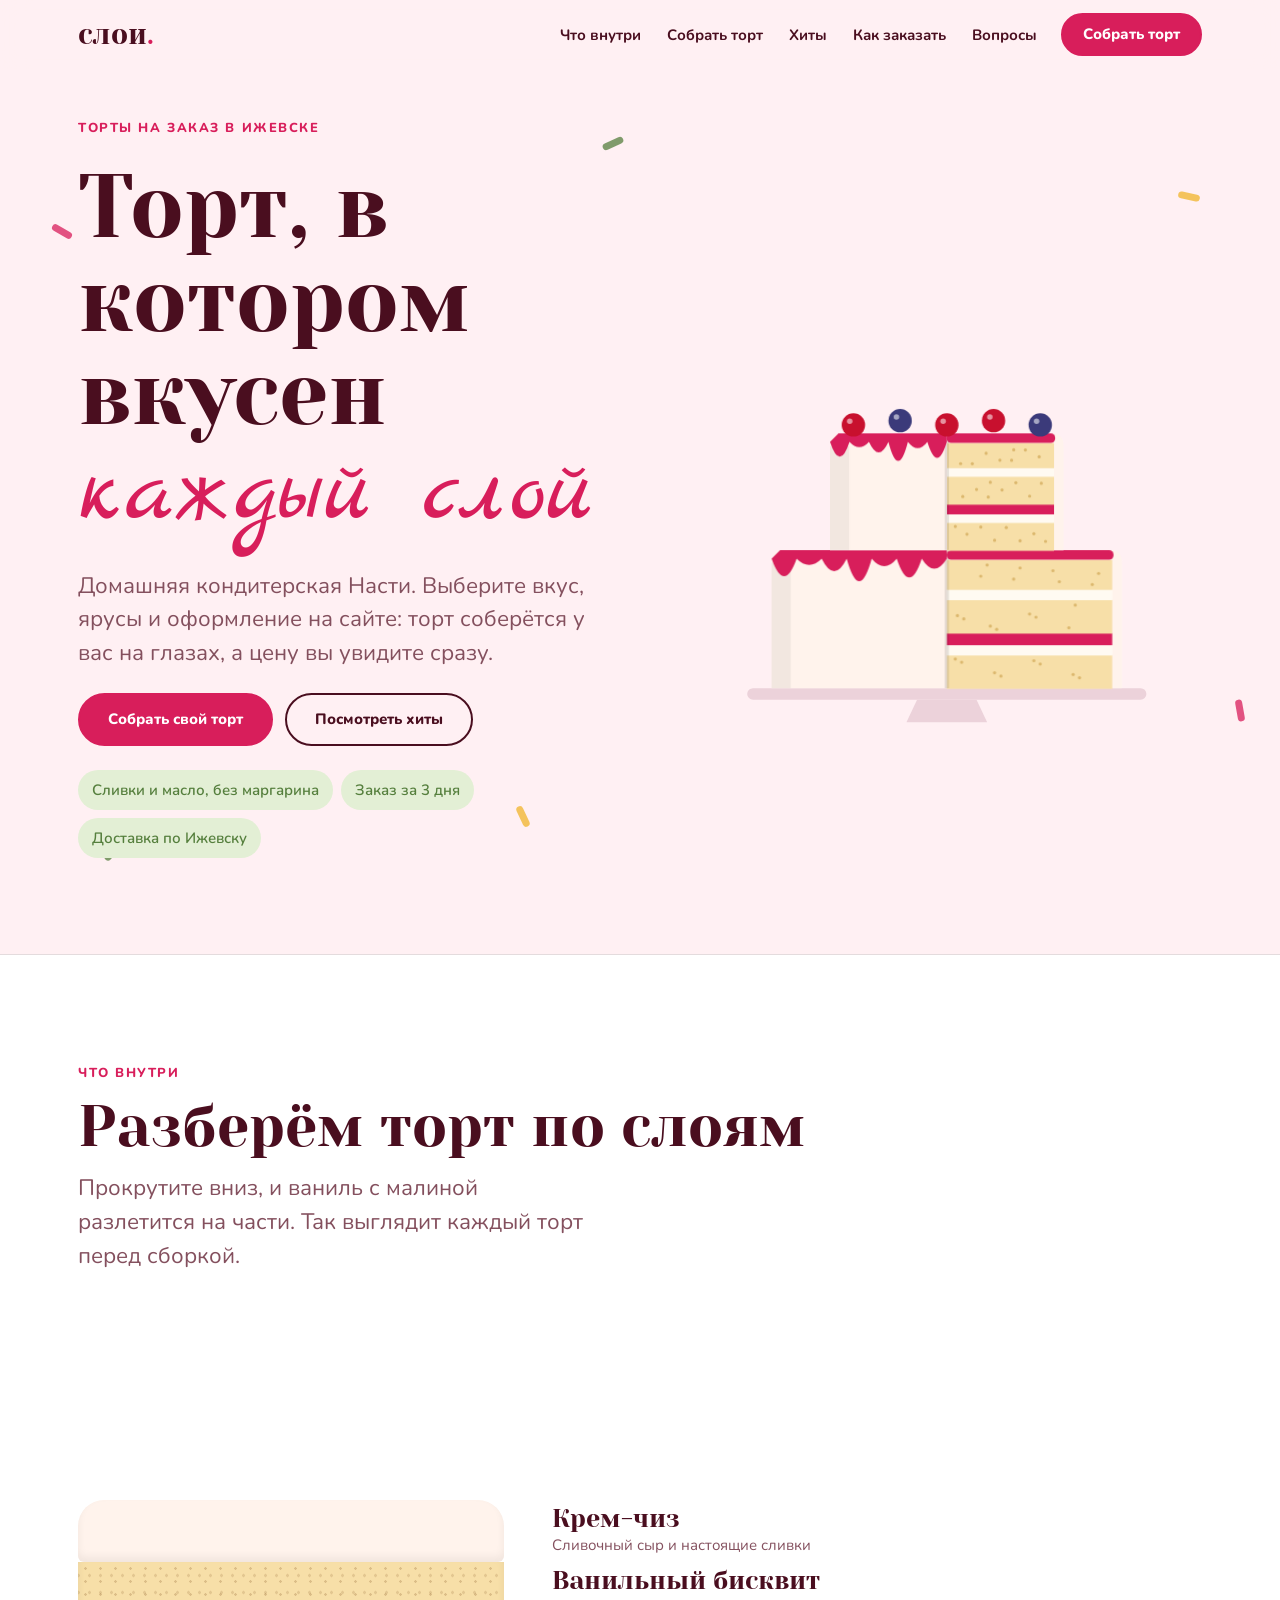
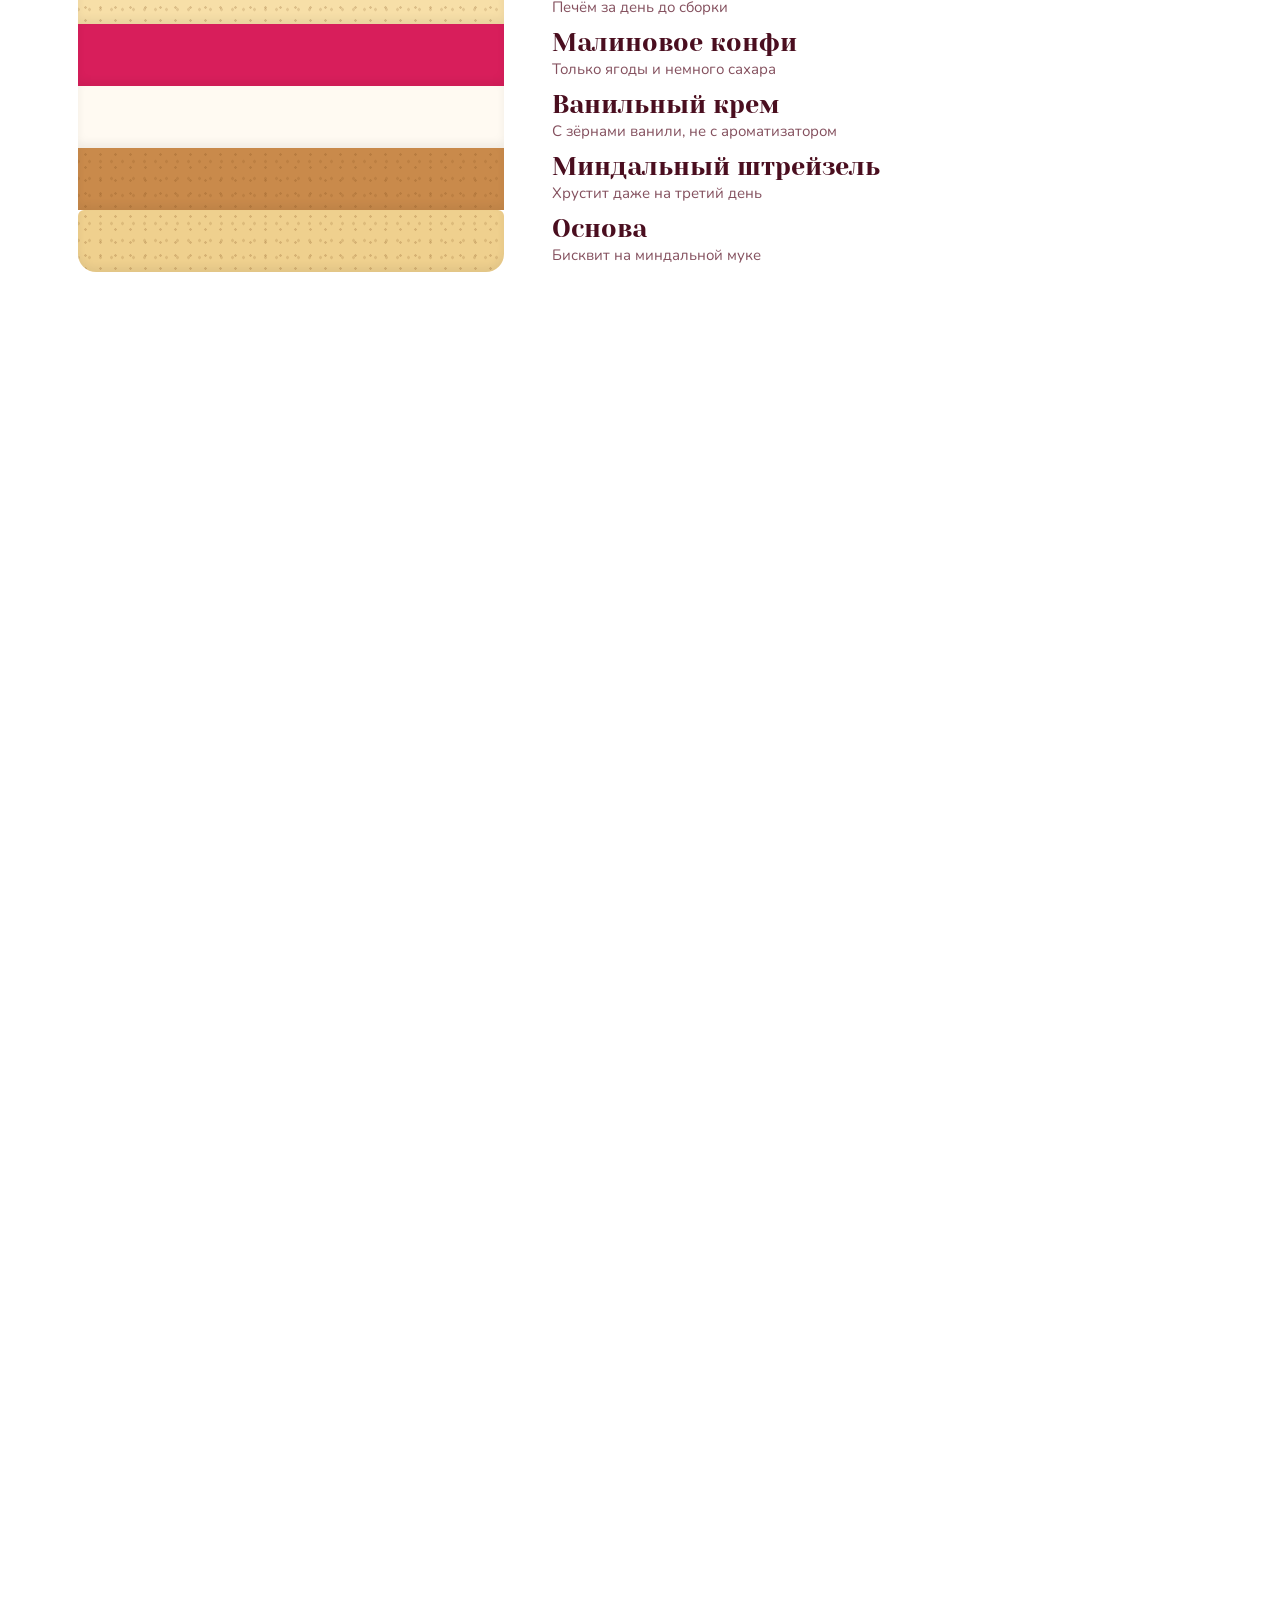
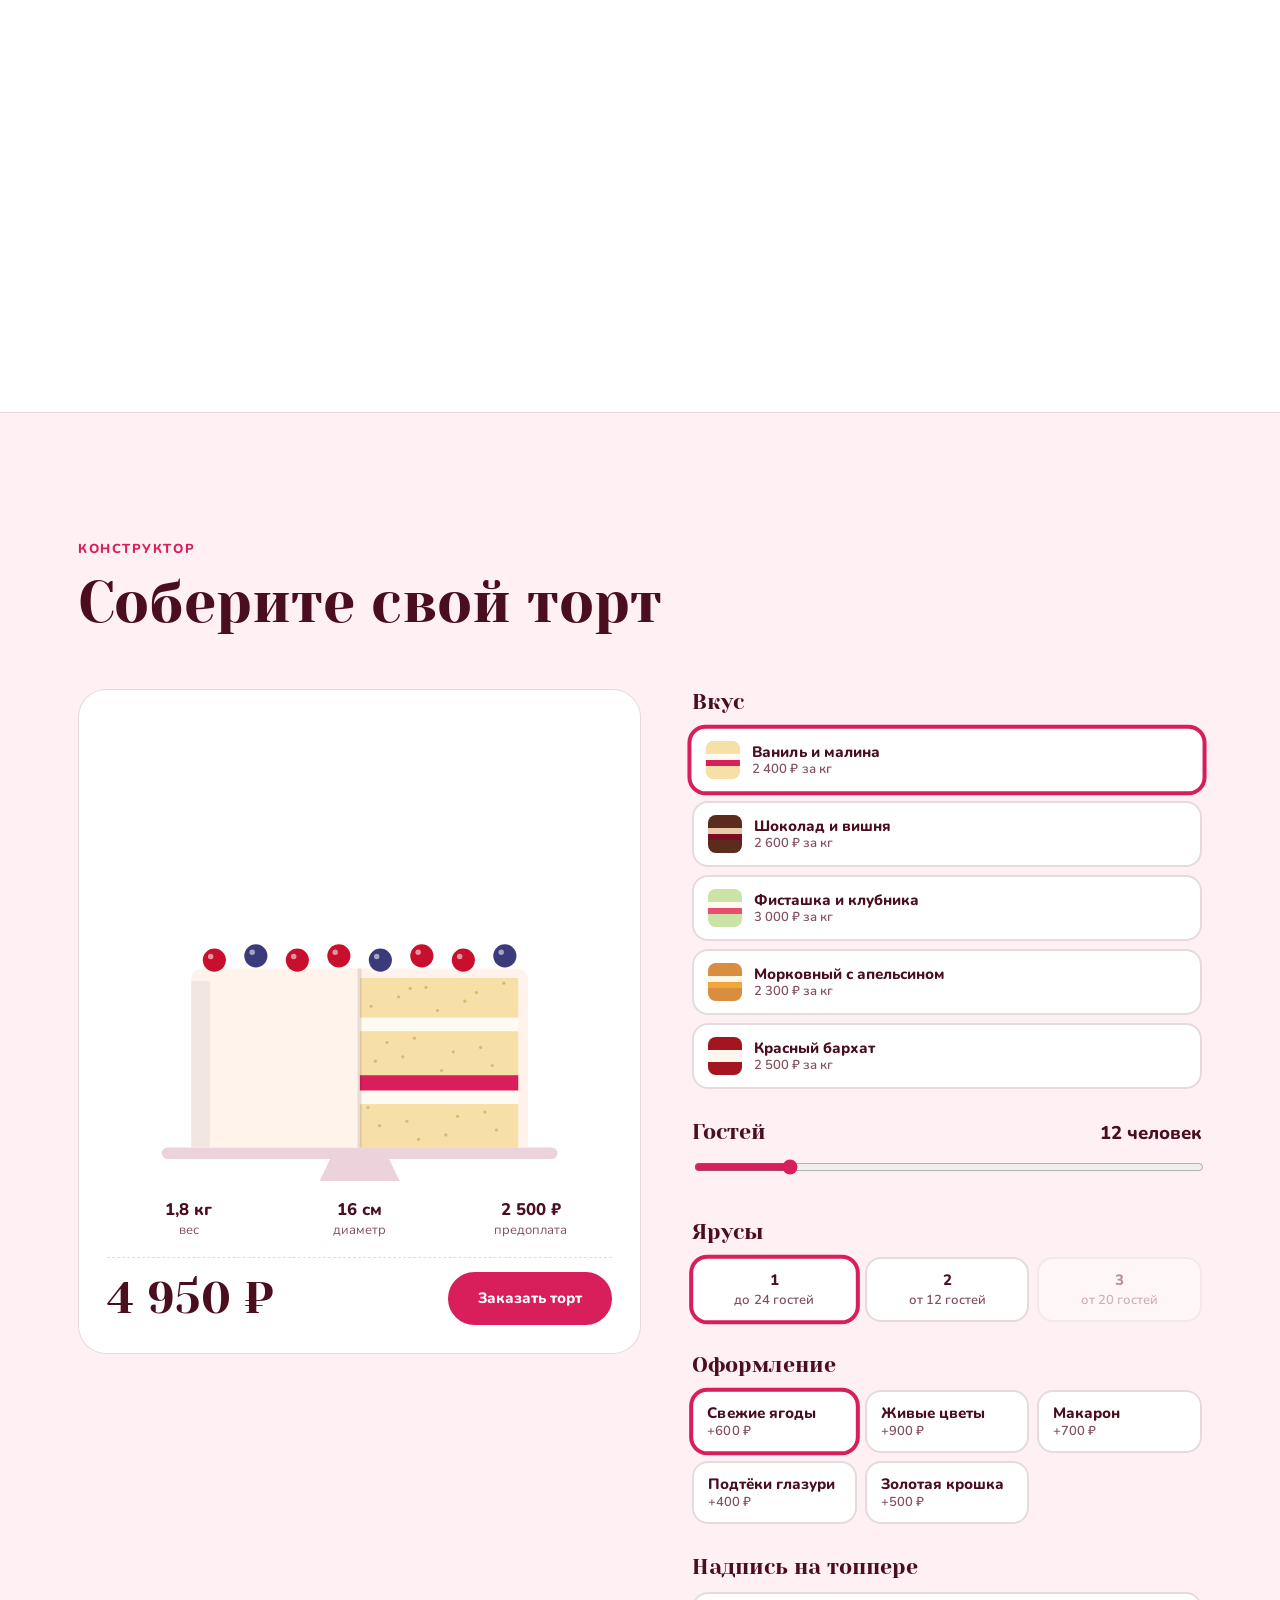
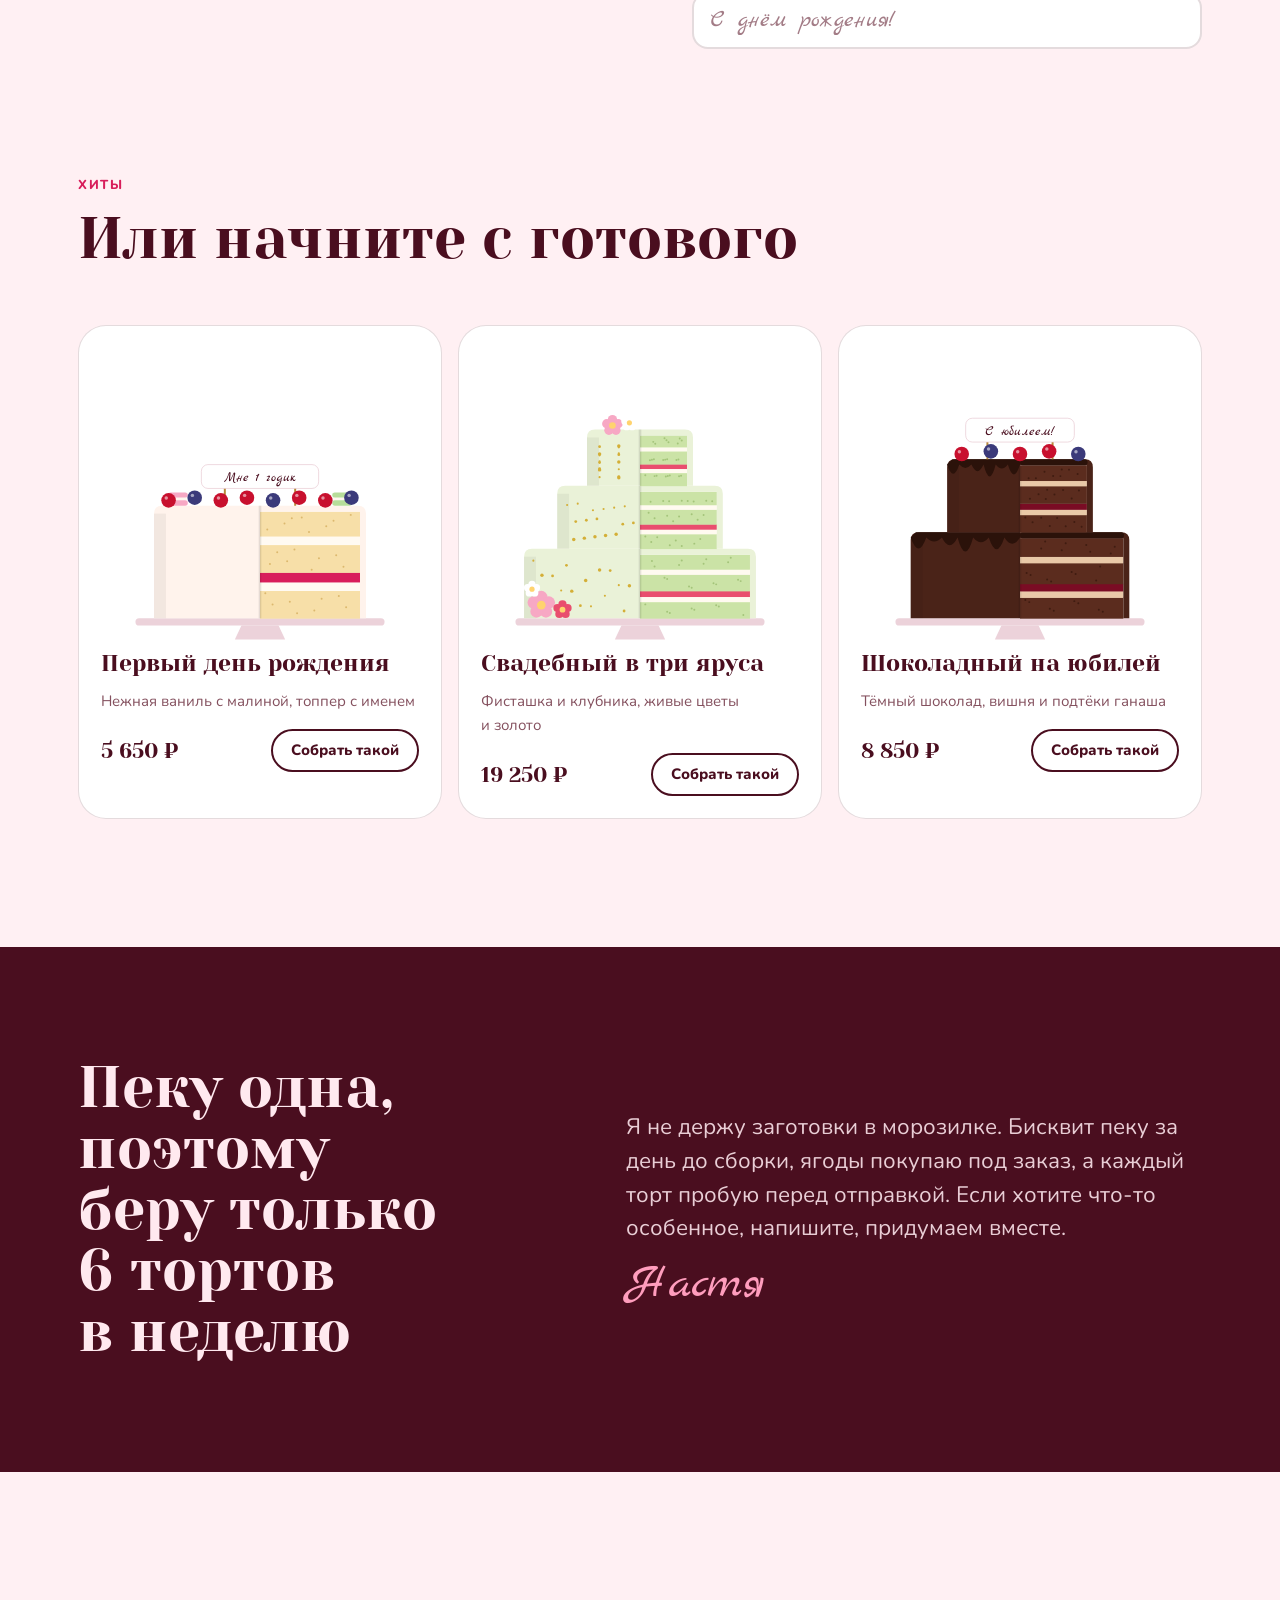
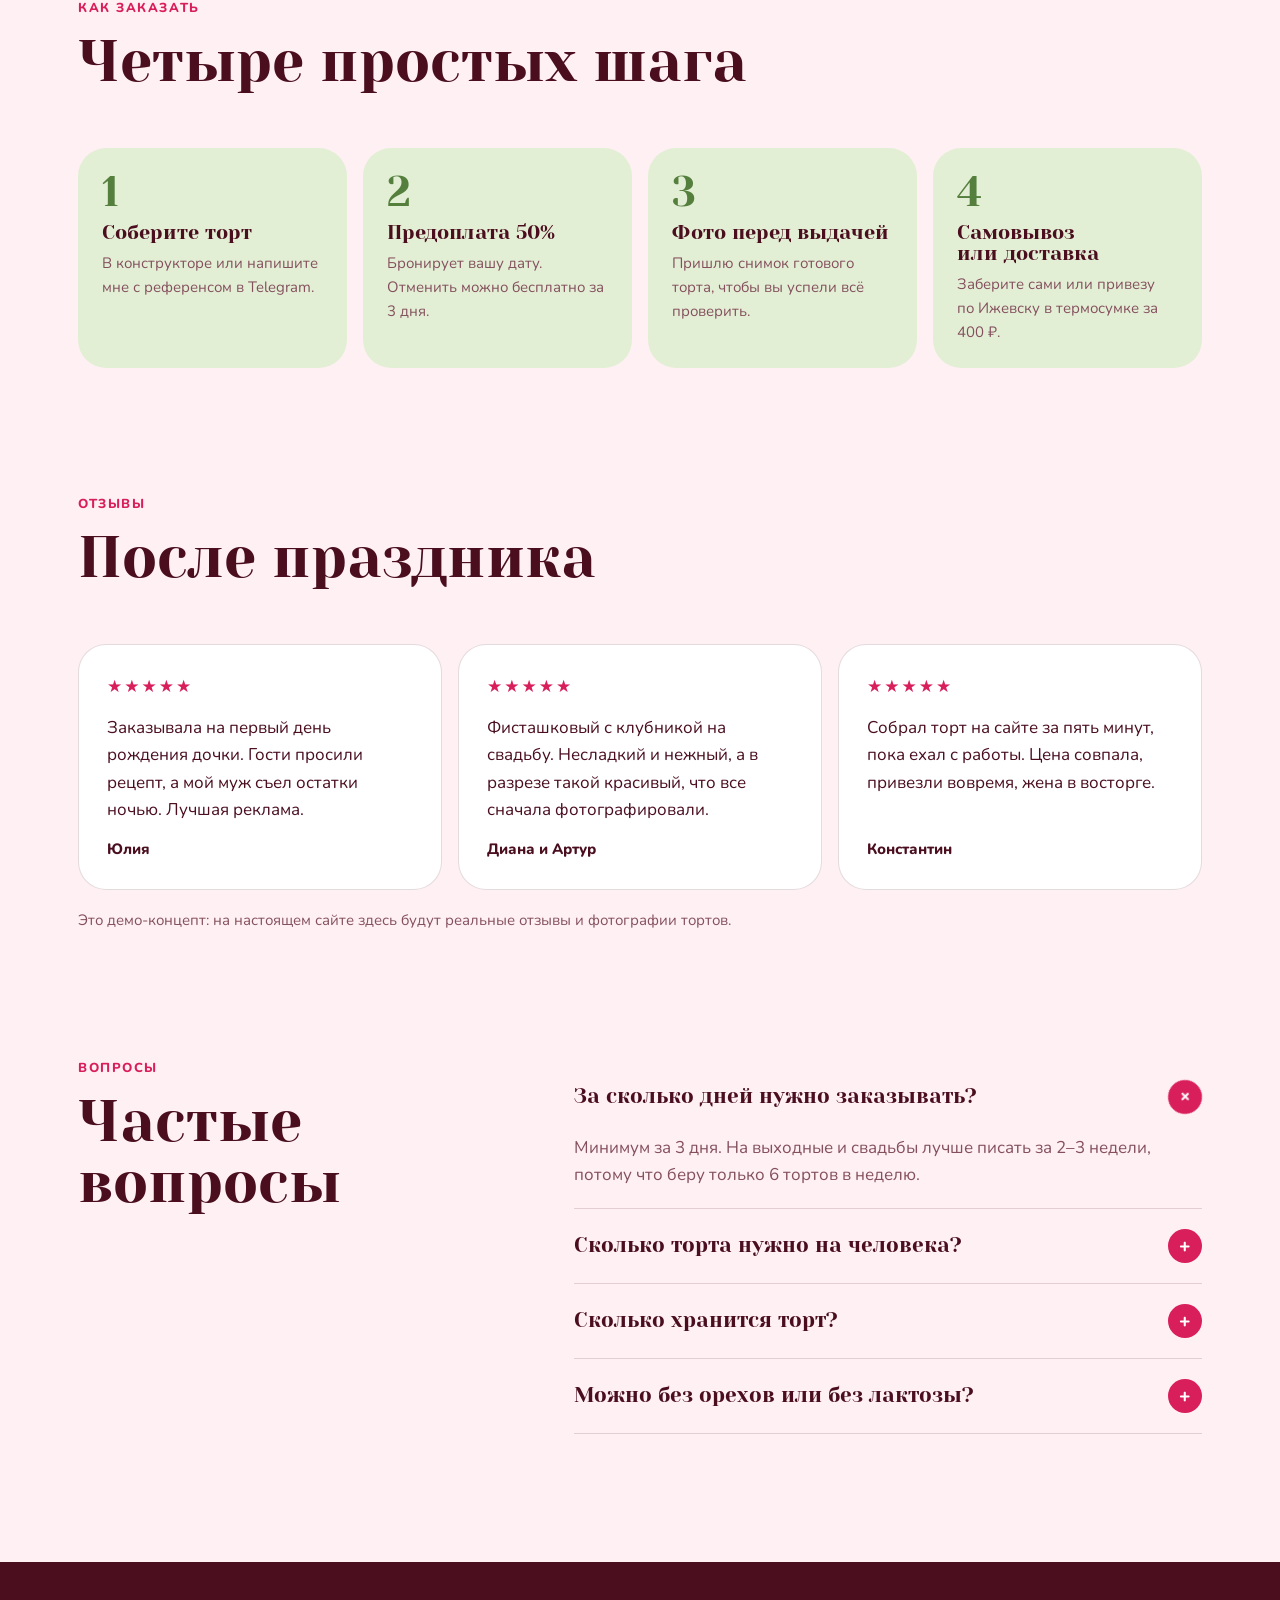
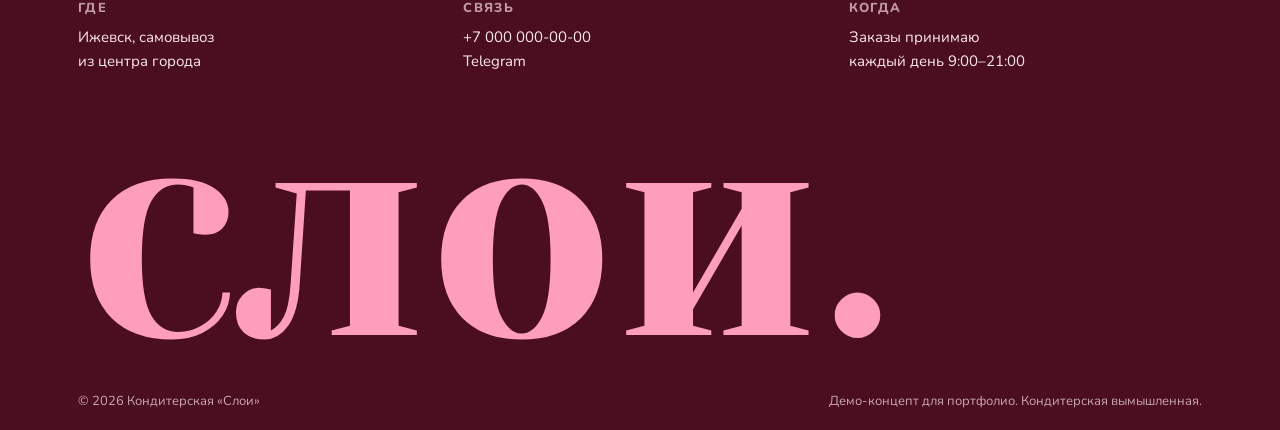
==== index.html @ c78c137d "Демо-сайт кондитерской «Слои» Конструктор торта в разрезе, разбор по слоям при прокрутке, хиты, зака" ====
<!doctype html>
<html lang="ru">
<head>
<meta charset="utf-8">
<meta name="viewport" content="width=device-width, initial-scale=1, viewport-fit=cover">
<title>Торты на заказ «Слои» в Ижевске</title>
<meta name="description" content="Домашняя кондитерская в Ижевске. Соберите торт на сайте: вкус, ярусы, оформление и надпись. Цену видно сразу, заказ от трёх дней.">
<link rel="preconnect" href="https://fonts.googleapis.com">
<link rel="preconnect" href="https://fonts.gstatic.com" crossorigin>
<link rel="stylesheet" href="https://fonts.googleapis.com/css2?family=Marck+Script&family=Nunito:wght@400;600;700;800&family=Yeseva+One&display=swap">
<style>
/* Layout: icing pink and cherry ink. The cake is drawn live, cut in half so every layer shows. */
:root {
  --bg: #fff0f3;
  --surface: #ffffff;
  --ink: #4a0e1f;
  --muted: #84505e;
  --berry: #d81e5b;
  --on-berry: #ffffff;
  --pistachio: #557f3d;
  --pistachio-soft: #e3efd5;
  --plate: #ecd2da;
  --line: rgba(74, 14, 31, .15);
  --band: #4a0e1f;
  --on-band: #ffe9ef;

  --display: "Yeseva One", Georgia, serif;
  --body: "Nunito", "Segoe UI", system-ui, sans-serif;
  --script: "Marck Script", "Segoe Script", cursive;

  --fs-sm: .9375rem;
  --fs-md: 1.0625rem;
  --fs-lg: clamp(1.15rem, 1.05rem + .5vw, 1.4rem);
  --fs-xl: clamp(2rem, 1.4rem + 2.8vw, 3.6rem);
  --fs-hero: clamp(2.7rem, 1.2rem + 5.4vw, 5.8rem);

  --gutter: clamp(16px, 4vw, 48px);
  --radius: 28px;
  --ease: cubic-bezier(.2, .8, .2, 1);
  --bounce: cubic-bezier(.34, 1.56, .64, 1);
}
@media (prefers-color-scheme: dark) {
  :root {
    --bg: #24070f; --surface: #34101b; --ink: #ffe9ef; --muted: #d3a7b3; --berry: #ff7ba5; --on-berry: #24070f;
    --pistachio: #a8d08d; --pistachio-soft: #2f3a22; --plate: #5a2a38; --line: rgba(255, 233, 239, .16); --band: #17040a; --on-band: #ffe9ef;
    color-scheme: dark;
  }
}

*, *::before, *::after { box-sizing: border-box }
[hidden] { display: none !important }
body { margin: 0; background: var(--bg); color: var(--ink); font: 400 var(--fs-md)/1.6 var(--body); -webkit-font-smoothing: antialiased; overflow-x: clip }
h1, h2, h3 { font-family: var(--display); font-weight: 400; line-height: 1.06; margin: 0; text-wrap: balance }
p { margin: 0; text-wrap: pretty }
a { color: inherit }
svg { display: block; max-width: 100% }
:focus-visible { outline: 3px solid var(--berry); outline-offset: 3px; border-radius: 8px }
::selection { background: var(--berry); color: var(--on-berry) }

.wrap {
  width: 100%; max-width: 1220px; margin-inline: auto;
  padding-left: max(var(--gutter), env(safe-area-inset-left, 0px));
  padding-right: max(var(--gutter), env(safe-area-inset-right, 0px));
}
section { scroll-margin-top: 80px }
.section { padding-block: clamp(72px, 10vw, 130px) }
.eyebrow { font: 800 .8125rem/1.3 var(--body); letter-spacing: .12em; text-transform: uppercase; color: var(--berry) }
.lead { font-size: var(--fs-lg); line-height: 1.5; color: var(--muted); max-width: 42ch }
.head { display: grid; gap: 14px; margin-bottom: clamp(32px, 5vw, 56px); max-width: 760px }
.head h2 { font-size: var(--fs-xl) }

.btn {
  display: inline-flex; align-items: center; justify-content: center; gap: 10px;
  padding: 17px 28px; border: 2px solid var(--berry); border-radius: 999px; background: var(--berry); color: var(--on-berry);
  font: 800 var(--fs-sm)/1 var(--body); text-decoration: none; cursor: pointer; transition: transform .3s var(--bounce);
}
.btn:hover { transform: translateY(-3px) scale(1.02) }
.btn-ghost { background: transparent; color: var(--ink); border-color: var(--ink) }

/* Header */
.site-header { position: sticky; top: 0; z-index: 50; padding-top: env(safe-area-inset-top, 0px); background: color-mix(in srgb, var(--bg) 86%, transparent); backdrop-filter: blur(14px); -webkit-backdrop-filter: blur(14px) }
.header-in { display: flex; align-items: center; gap: 24px; padding-block: 13px }
.logo { text-decoration: none; font: 400 1.75rem/1 var(--display) }
.logo span { color: var(--berry) }
.nav { gap: 26px; margin-left: auto }
.nav a { text-decoration: none; font-size: var(--fs-sm); font-weight: 700 }
.nav a:hover { color: var(--berry) }
.header-cta { padding: 12px 20px }
.burger, .nav-close { display: none }
@media (min-width: 961px) {
  .nav[popover] { display: flex; position: static; inset: auto; margin: 0 0 0 auto; padding: 0; border: 0; background: none; color: inherit; overflow: visible; width: auto; height: auto }
}
@media (max-width: 960px) {
  .header-cta { display: none }
  .burger { display: grid; place-items: center; margin-left: auto; width: 46px; height: 46px; border-radius: 50%; border: 2px solid var(--ink); background: transparent; color: var(--ink); cursor: pointer }
  .burger svg { width: 20px; height: 20px }
  .nav[popover] {
    position: fixed; inset: 0; width: 100%; height: 100%; margin: 0; border: 0;
    padding: calc(96px + env(safe-area-inset-top, 0px)) max(var(--gutter), env(safe-area-inset-right, 0px)) 40px max(var(--gutter), env(safe-area-inset-left, 0px));
    background: var(--bg); color: var(--ink); flex-direction: column; gap: 6px;
  }
  .nav[popover]:popover-open { display: flex }
  .nav a { font: 400 clamp(2rem, 9vw, 2.8rem)/1.3 var(--display); width: max-content }
  .nav-close { display: grid; place-items: center; position: absolute; top: calc(13px + env(safe-area-inset-top, 0px)); right: max(var(--gutter), env(safe-area-inset-right, 0px)); width: 46px; height: 46px; border-radius: 50%; border: 2px solid var(--ink); background: transparent; color: var(--ink); font-size: 1.5rem; cursor: pointer }
}

/* Hero */
.hero { position: relative; overflow: clip; padding-block: clamp(24px, 4vw, 56px) clamp(56px, 8vw, 96px) }
.hero-grid { position: relative; display: grid; grid-template-columns: 1.05fr .95fr; gap: 24px clamp(24px, 4vw, 64px); align-items: center }
.hero-copy { display: grid; gap: 24px; min-width: 0 }
.hero h1 { font-size: var(--fs-hero) }
.hero h1 em { font: 400 1.14em/1 var(--script); color: var(--berry) }
.hero-actions { display: flex; flex-wrap: wrap; gap: 12px }
.facts { display: flex; flex-wrap: wrap; gap: 8px; list-style: none; margin: 0; padding: 0; font-size: var(--fs-sm); font-weight: 600 }
.facts li { padding: 8px 14px; border-radius: 999px; background: var(--pistachio-soft); color: var(--pistachio) }
.hero-cake { width: 100%; max-width: 560px; justify-self: center }
.hero-cake svg { width: 100%; height: auto; overflow: visible }
.sprinkle { position: absolute; width: 22px; height: 7px; border-radius: 4px; background: var(--c, var(--berry)); transform: rotate(var(--r, 20deg)); pointer-events: none; opacity: .75 }
@media (max-width: 860px) { .hero-grid { grid-template-columns: 1fr } .hero-cake { max-width: 420px } .sprinkle:nth-of-type(-n+2) { display: none } }

/* Exploded view */
.ex-sec { background: var(--surface); border-block: 1px solid var(--line) }
.ex-title { padding-top: clamp(64px, 9vw, 110px) }
.ex { padding-block: 24px clamp(64px, 9vw, 110px); --gap: clamp(22px, 5vh, 54px); --slice: clamp(36px, 7vh, 62px) }
.ex-stage { display: grid; place-items: center }
.stack { display: grid; gap: var(--gap); width: 100%; max-width: 900px }
.row { display: grid; grid-template-columns: minmax(130px, 1fr) minmax(0, 1fr); gap: clamp(16px, 4vw, 48px); align-items: center }
.slice { height: var(--slice); box-shadow: inset 0 -5px 8px rgba(0, 0, 0, .06) }
.row:first-child .slice { border-radius: 26px 26px 6px 6px }
.row:last-child .slice { border-radius: 6px 6px 18px 18px }
.crumb { background-image: radial-gradient(rgba(120, 70, 20, .22) 1.2px, transparent 1.6px), radial-gradient(rgba(120, 70, 20, .16) 1px, transparent 1.4px); background-size: 15px 13px, 11px 17px; background-position: 0 0, 6px 5px }
.cap h3 { font-size: clamp(1.1rem, .95rem + .8vw, 1.6rem) }
.cap p { color: var(--muted); font-size: clamp(.8125rem, .75rem + .3vw, .9375rem); line-height: 1.4; margin-top: 2px }

/* Constructor */
.build { display: grid; grid-template-columns: 1.05fr .95fr; gap: clamp(24px, 4vw, 56px); align-items: start }
.stage { position: sticky; top: 84px; display: grid; gap: 16px; padding: clamp(16px, 3vw, 28px); border-radius: var(--radius); background: var(--surface); border: 1px solid var(--line); min-width: 0 }
#preview svg { width: 100%; height: auto; max-height: 56vh; margin-inline: auto; overflow: visible }
.pop { animation: none }
.tally { display: grid; grid-template-columns: repeat(3, 1fr); gap: 8px; text-align: center; font-size: .8125rem; color: var(--muted) }
.tally b { display: block; color: var(--ink); font: 800 1.05rem/1.25 var(--body); font-variant-numeric: tabular-nums }
.price-row { display: flex; align-items: center; justify-content: space-between; flex-wrap: wrap; gap: 12px; padding-top: 14px; border-top: 1px dashed var(--line) }
.price-row output { font: 400 clamp(2rem, 1.6rem + 1.6vw, 2.8rem)/1 var(--display); font-variant-numeric: tabular-nums }
.controls { display: grid; gap: 30px; min-width: 0 }
fieldset { border: 0; margin: 0; padding: 0; min-width: 0 }
legend, .ctl-label { display: block; font: 400 1.35rem/1.2 var(--display); margin-bottom: 12px; padding: 0 }
.flavors { display: grid; gap: 8px }
.opt { position: relative; display: block }
.opt input { position: absolute; inset: 0; opacity: 0; margin: 0; cursor: pointer }
.opt > span { display: flex; align-items: center; gap: 12px; height: 100%; padding: 12px 14px; border-radius: 16px; background: var(--surface); border: 2px solid var(--line); font-size: var(--fs-sm); line-height: 1.25; transition: border-color .2s, transform .25s var(--bounce) }
.opt > span b { font-weight: 800 }
.opt > span small { display: block; color: var(--muted); font-size: .8125rem; font-weight: 600 }
.opt input:hover + span { border-color: var(--ink) }
.opt input:checked + span { border-color: var(--berry); box-shadow: 0 0 0 2px var(--berry); transform: scale(1.01) }
.opt input:focus-visible + span { outline: 3px solid var(--berry); outline-offset: 3px }
.opt input:disabled + span { opacity: .4 }
.opt input:disabled { cursor: not-allowed }
.swatch { flex: none; width: 34px; height: 38px; border-radius: 8px; overflow: hidden; display: grid; grid-template-rows: 2fr 1fr 1fr 2fr; box-shadow: inset 0 0 0 1px rgba(0, 0, 0, .1) }
.swatch i { display: block }
.tiers, .decor { display: grid; gap: 8px }
.tiers { grid-template-columns: repeat(3, 1fr) }
.tiers .opt > span { justify-content: center; text-align: center; font-weight: 800; flex-direction: column; gap: 2px }
.decor { grid-template-columns: repeat(auto-fill, minmax(150px, 1fr)) }
.range-row { display: flex; justify-content: space-between; align-items: baseline; gap: 12px; margin-bottom: 6px }
.range-row output { font: 800 1.15rem/1 var(--body); font-variant-numeric: tabular-nums }
#guests { width: 100%; accent-color: var(--berry); height: 28px }
.text-in { width: 100%; font: 400 1.5rem/1.2 var(--script); color: var(--ink); background: var(--surface); border: 2px solid var(--line); border-radius: 16px; padding: 12px 16px }
.text-in::placeholder { color: var(--muted); opacity: .75 }
.text-in:focus { outline: none; border-color: var(--berry) }
@media (max-width: 960px) { .build { grid-template-columns: 1fr } .stage { position: static } #preview svg { max-height: 44vh } }

/* Hits */
.hits { display: grid; grid-template-columns: repeat(3, 1fr); gap: 16px; list-style: none; margin: 0; padding: 0 }
.hit { display: grid; gap: 12px; align-content: start; padding: 22px; border-radius: var(--radius); background: var(--surface); border: 1px solid var(--line); transition: transform .35s var(--bounce) }
.hit:hover { transform: translateY(-6px) rotate(-.6deg) }
.hit .mini svg { width: 100%; height: auto; overflow: visible }
.hit h3 { font-size: 1.45rem }
.hit p { color: var(--muted); font-size: var(--fs-sm) }
.hit-foot { display: flex; justify-content: space-between; align-items: center; flex-wrap: wrap; gap: 10px; margin-top: 4px }
.hit-foot b { font: 400 1.35rem/1 var(--display) }
.hit .btn { padding: 12px 18px }
@media (max-width: 900px) { .hits { grid-template-columns: 1fr } }

/* Baker band */
.baker { background: var(--band); color: var(--on-band); }
.baker .wrap { display: grid; grid-template-columns: .9fr 1.1fr; gap: 24px clamp(32px, 6vw, 88px); align-items: center; padding-block: clamp(64px, 9vw, 110px) }
.baker h2 { font-size: var(--fs-xl) }
.baker p { font-size: var(--fs-lg); line-height: 1.5; opacity: .88 }
.baker .signed { font: 400 clamp(2rem, 1.6rem + 2vw, 3rem)/1 var(--script); color: #ff9dbd; opacity: 1; margin-top: 16px }
@media (max-width: 860px) { .baker .wrap { grid-template-columns: 1fr } }

/* Steps, reviews, FAQ */
.steps { display: grid; grid-template-columns: repeat(4, 1fr); gap: 16px; list-style: none; margin: 0; padding: 0; counter-reset: s }
.steps li { display: grid; gap: 8px; align-content: start; padding: 24px; border-radius: var(--radius); background: var(--pistachio-soft); counter-increment: s }
.steps li::before { content: counter(s); font: 400 2.6rem/1 var(--display); color: var(--pistachio) }
.steps h3 { font-size: 1.25rem }
.steps p { font-size: var(--fs-sm); color: var(--muted) }
@media (max-width: 900px) { .steps { grid-template-columns: 1fr 1fr } }
@media (max-width: 520px) { .steps { grid-template-columns: 1fr } }
.reviews { display: grid; grid-template-columns: repeat(3, 1fr); gap: 16px; list-style: none; margin: 0; padding: 0 }
.review { display: flex; flex-direction: column; gap: 14px; padding: 28px; background: var(--surface); border-radius: var(--radius); border: 1px solid var(--line) }
.review .stars { color: var(--berry); letter-spacing: 2px }
.review blockquote { margin: 0; flex: 1 }
.review cite { font-style: normal; font-weight: 800; font-size: var(--fs-sm) }
.demo-note { margin-top: 18px; color: var(--muted); font-size: var(--fs-sm) }
@media (max-width: 900px) { .reviews { grid-template-columns: 1fr } }
.faq-grid { display: grid; grid-template-columns: .8fr 1.2fr; gap: clamp(32px, 6vw, 88px); align-items: start }
.faq details { border-bottom: 1px solid var(--line) }
.faq summary { list-style: none; cursor: pointer; display: flex; justify-content: space-between; gap: 18px; align-items: center; padding: 20px 0; font: 400 1.3rem/1.25 var(--display) }
.faq summary::-webkit-details-marker { display: none }
.faq summary::after { content: "+"; flex: none; width: 34px; height: 34px; border-radius: 50%; display: grid; place-items: center; background: var(--berry); color: var(--on-berry); font: 800 1.2rem/1 var(--body); transition: transform .3s var(--bounce) }
.faq details[open] summary::after { transform: rotate(45deg) }
.faq p { padding: 0 48px 20px 0; color: var(--muted) }
@media (max-width: 860px) { .faq-grid { grid-template-columns: 1fr } }

/* Dialog */
dialog { border: 0; border-radius: var(--radius); padding: 0; width: min(480px, calc(100vw - 32px)); background: var(--surface); color: var(--ink) }
dialog::backdrop { background: rgba(36, 7, 15, .6); backdrop-filter: blur(4px) }
.order, .done { display: grid; gap: 14px; padding: clamp(22px, 4vw, 34px) }
.order h3, .done h3 { font-size: 1.8rem }
.order > p, .done p { color: var(--muted); font-size: var(--fs-sm) }
.field { display: grid; gap: 6px; min-width: 0 }
.field label { font-size: .8125rem; font-weight: 800; color: var(--muted) }
.field input, .field select { width: 100%; font: 400 var(--fs-md)/1.3 var(--body); color: var(--ink); background: var(--bg); border: 2px solid var(--line); border-radius: 14px; padding: 12px 14px }
.field input:focus, .field select:focus { outline: none; border-color: var(--berry) }
.field input:user-invalid { border-color: #d0453a }
.order-actions { display: flex; flex-wrap: wrap; justify-content: flex-end; gap: 10px; margin-top: 4px }

/* Footer */
.footer { background: var(--band); color: var(--on-band); overflow: hidden }
.footer-grid { display: grid; grid-template-columns: repeat(3, 1fr); gap: 20px 32px; padding-top: 40px; font-size: var(--fs-sm) }
.footer h3 { font: 800 .8125rem/1 var(--body); letter-spacing: .1em; text-transform: uppercase; opacity: .65; margin-bottom: 10px }
.footer a { display: block; width: max-content; text-decoration: none }
.footer a:hover { text-decoration: underline }
.footer-word { font: 400 clamp(5rem, 24vw, 19rem)/.92 var(--display); margin: 20px 0 0; white-space: nowrap; color: #ff9dbd }
.footer-fine { display: flex; flex-wrap: wrap; justify-content: space-between; gap: 6px 24px; padding-block: 18px; font-size: .8125rem; opacity: .7 }
@media (max-width: 700px) { .footer-grid { grid-template-columns: 1fr 1fr } }

.actionbar { display: none }
@media (max-width: 760px) {
  .actionbar {
    position: fixed; z-index: 40; left: 0; right: 0; bottom: 0; display: flex; align-items: center; justify-content: space-between; gap: 10px;
    padding: 10px max(14px, env(safe-area-inset-right, 0px)) calc(10px + env(safe-area-inset-bottom, 0px)) max(14px, env(safe-area-inset-left, 0px));
    background: color-mix(in srgb, var(--bg) 92%, transparent); backdrop-filter: blur(12px); -webkit-backdrop-filter: blur(12px); border-top: 1px solid var(--line);
  }
  .actionbar output { font: 400 1.4rem/1 var(--display); font-variant-numeric: tabular-nums }
  .actionbar .btn { padding: 14px 20px }
  .footer { padding-bottom: calc(74px + env(safe-area-inset-bottom, 0px)) }
}

/* Motion */
@media (prefers-reduced-motion: no-preference) {
  html { scroll-behavior: smooth }
  .hero-copy > * { animation: rise-in .9s var(--ease) both; animation-delay: calc(.08s * var(--i, 0)) }
  .hero-cake .tier { animation: drop .8s calc(.25s + .28s * var(--i)) var(--bounce) both }
  .hero-cake .decor { animation: rise-in .6s 1.3s var(--ease) both }
  .sprinkle { animation: sway var(--t, 7s) ease-in-out infinite alternate }
  #preview svg.fresh { animation: settle .35s var(--bounce) }
  @supports (animation-timeline: view()) {
    .reveal { animation: rise linear both; animation-timeline: view(); animation-range: entry 0% entry 75% }
    .ex { height: 260vh; padding-block: 0; view-timeline: --ex }
    .ex-stage { position: sticky; top: 72px; height: calc(100vh - 72px); height: calc(100svh - 72px) }
    .stack { gap: 0 }
    .row { height: var(--slice) }
    .row { animation: explode linear both; animation-timeline: --ex; animation-range: contain 6% contain 62% }
    .row .cap { animation: cap-in linear both; animation-timeline: --ex; animation-range: contain 26% contain 66% }
    @media (max-width: 760px) {
      .ex { --gap: 2.6vh }
      .ex-stage { height: calc(100vh - 146px); height: calc(100svh - 146px) }
    }
  }
}
@keyframes rise-in { from { opacity: 0; transform: translateY(18px) } }
@keyframes drop { from { opacity: 0; transform: translateY(-120px) } }
@keyframes sway { to { transform: rotate(calc(var(--r, 20deg) + 40deg)) translateY(-18px) } }
@keyframes settle { from { transform: scale(.975) } }
@keyframes rise { from { opacity: 0; transform: translateY(44px) } }
@keyframes explode { to { transform: translateY(calc(var(--n) * var(--gap) * 1.6)) } }
@keyframes cap-in { from { opacity: 0; transform: translateX(26px) } }
</style>
</head>
<body>

<header class="site-header">
  <div class="wrap header-in">
    <a class="logo" href="#top">слои<span>.</span></a>
    <button class="burger" popovertarget="nav" aria-label="Открыть меню">
      <svg viewBox="0 0 24 24" fill="none" stroke="currentColor" stroke-width="2" stroke-linecap="round"><path d="M4 8h16M4 16h16"/></svg>
    </button>
    <nav class="nav" id="nav" popover aria-label="Разделы сайта">
      <button class="nav-close" popovertarget="nav" popovertargetaction="hide" aria-label="Закрыть меню">×</button>
      <a href="#inside">Что внутри</a>
      <a href="#build">Собрать торт</a>
      <a href="#hits">Хиты</a>
      <a href="#how">Как заказать</a>
      <a href="#faq">Вопросы</a>
    </nav>
    <a class="btn header-cta" href="#build">Собрать торт</a>
  </div>
</header>

<main id="top">
  <section class="hero">
    <i class="sprinkle" style="left:4%;top:18%;--r:30deg;--c:var(--berry);--t:6s" aria-hidden="true"></i>
    <i class="sprinkle" style="left:47%;top:8%;--r:-25deg;--c:var(--pistachio);--t:8s" aria-hidden="true"></i>
    <i class="sprinkle" style="left:40%;top:84%;--r:65deg;--c:#f0b429;--t:7s" aria-hidden="true"></i>
    <i class="sprinkle" style="left:92%;top:14%;--r:12deg;--c:#f0b429;--t:9s" aria-hidden="true"></i>
    <i class="sprinkle" style="left:8%;top:88%;--r:-48deg;--c:var(--pistachio);--t:7.5s" aria-hidden="true"></i>
    <i class="sprinkle" style="left:96%;top:72%;--r:80deg;--c:var(--berry);--t:6.5s" aria-hidden="true"></i>
    <div class="wrap hero-grid">
      <div class="hero-copy">
        <p class="eyebrow" style="--i:0">Торты на заказ в Ижевске</p>
        <h1 style="--i:1">Торт, в котором вкусен <em>каждый слой</em></h1>
        <p class="lead" style="--i:2">Домашняя кондитерская Насти. Выберите вкус, ярусы и оформление на сайте: торт соберётся у вас на глазах, а цену вы увидите сразу.</p>
        <div class="hero-actions" style="--i:3">
          <a class="btn" href="#build">Собрать свой торт</a>
          <a class="btn btn-ghost" href="#hits">Посмотреть хиты</a>
        </div>
        <ul class="facts" style="--i:4">
          <li>Сливки и масло, без маргарина</li>
          <li>Заказ за 3 дня</li>
          <li>Доставка по Ижевску</li>
        </ul>
      </div>
      <div class="hero-cake" id="hero-cake" role="img" aria-label="Двухъярусный торт в разрезе с ягодами и подтёками глазури"></div>
    </div>
  </section>

  <section class="ex-sec" id="inside">
    <div class="wrap ex-title">
      <div class="head" style="margin-bottom:0">
        <p class="eyebrow">Что внутри</p>
        <h2>Разберём торт по слоям</h2>
        <p class="lead">Прокрутите вниз, и ваниль с малиной разлетится на части. Так выглядит каждый торт перед сборкой.</p>
      </div>
    </div>
    <div class="ex">
      <div class="ex-stage">
        <div class="wrap">
          <div class="stack">
            <div class="row" style="--n:-2.5"><div class="slice" style="background:#fff3ec"></div><div class="cap"><h3>Крем-чиз</h3><p>Сливочный сыр и настоящие сливки</p></div></div>
            <div class="row" style="--n:-1.5"><div class="slice crumb" style="background-color:#f7dfa8"></div><div class="cap"><h3>Ванильный бисквит</h3><p>Печём за день до сборки</p></div></div>
            <div class="row" style="--n:-.5"><div class="slice" style="background:#d81e5b"></div><div class="cap"><h3>Малиновое конфи</h3><p>Только ягоды и немного сахара</p></div></div>
            <div class="row" style="--n:.5"><div class="slice" style="background:#fffaf2"></div><div class="cap"><h3>Ванильный крем</h3><p>С зёрнами ванили, не с ароматизатором</p></div></div>
            <div class="row" style="--n:1.5"><div class="slice crumb" style="background-color:#c98a4b"></div><div class="cap"><h3>Миндальный штрейзель</h3><p>Хрустит даже на третий день</p></div></div>
            <div class="row" style="--n:2.5"><div class="slice crumb" style="background-color:#efd08e"></div><div class="cap"><h3>Основа</h3><p>Бисквит на миндальной муке</p></div></div>
          </div>
        </div>
      </div>
    </div>
  </section>

  <section class="section" id="build">
    <div class="wrap">
      <div class="head">
        <p class="eyebrow">Конструктор</p>
        <h2>Соберите свой торт</h2>
      </div>
      <form class="build" id="cake-form">
        <div class="stage">
          <div id="preview" role="img" aria-label="Предпросмотр торта"></div>
          <div class="tally">
            <div><b id="t-weight"></b>вес</div>
            <div><b id="t-size"></b>диаметр</div>
            <div><b id="t-prepay"></b>предоплата</div>
          </div>
          <div class="price-row">
            <output id="total"></output>
            <button class="btn" type="button" id="open-order">Заказать торт</button>
          </div>
        </div>

        <div class="controls">
          <fieldset><legend>Вкус</legend><div class="flavors" id="flavors"></div></fieldset>
          <div>
            <div class="range-row"><label class="ctl-label" for="guests" style="margin:0">Гостей</label><output id="guests-out" for="guests"></output></div>
            <input id="guests" name="guests" type="range" min="6" max="40" step="2" value="12">
          </div>
          <fieldset><legend>Ярусы</legend>
            <div class="tiers">
              <label class="opt"><input type="radio" name="tiers" value="1" checked><span>1<small>до 24 гостей</small></span></label>
              <label class="opt"><input type="radio" name="tiers" value="2"><span>2<small>от 12 гостей</small></span></label>
              <label class="opt"><input type="radio" name="tiers" value="3"><span>3<small>от 20 гостей</small></span></label>
            </div>
          </fieldset>
          <fieldset><legend>Оформление</legend><div class="decor" id="decor"></div></fieldset>
          <div>
            <label class="ctl-label" for="cake-text">Надпись на топпере</label>
            <input class="text-in" id="cake-text" name="text" maxlength="18" placeholder="С днём рождения!" autocomplete="off">
          </div>
        </div>
      </form>
    </div>
  </section>

  <section class="section" id="hits" style="padding-top:0">
    <div class="wrap">
      <div class="head">
        <p class="eyebrow">Хиты</p>
        <h2>Или начните с готового</h2>
      </div>
      <ul class="hits" id="hit-list"></ul>
    </div>
  </section>

  <section class="baker" aria-labelledby="baker-title">
    <div class="wrap">
      <h2 id="baker-title">Пеку одна, поэтому беру только 6 тортов в неделю</h2>
      <div>
        <p>Я не держу заготовки в морозилке. Бисквит пеку за день до сборки, ягоды покупаю под заказ, а каждый торт пробую перед отправкой. Если хотите что-то особенное, напишите, придумаем вместе.</p>
        <p class="signed">Настя</p>
      </div>
    </div>
  </section>

  <section class="section" id="how">
    <div class="wrap">
      <div class="head">
        <p class="eyebrow">Как заказать</p>
        <h2>Четыре простых шага</h2>
      </div>
      <ol class="steps">
        <li class="reveal"><h3>Соберите торт</h3><p>В конструкторе или напишите мне с референсом в Telegram.</p></li>
        <li class="reveal"><h3>Предоплата 50%</h3><p>Бронирует вашу дату. Отменить можно бесплатно за 3 дня.</p></li>
        <li class="reveal"><h3>Фото перед выдачей</h3><p>Пришлю снимок готового торта, чтобы вы успели всё проверить.</p></li>
        <li class="reveal"><h3>Самовывоз или доставка</h3><p>Заберите сами или привезу по Ижевску в термосумке за 400 ₽.</p></li>
      </ol>
    </div>
  </section>

  <section class="section" id="reviews" style="padding-top:0">
    <div class="wrap">
      <div class="head">
        <p class="eyebrow">Отзывы</p>
        <h2>После праздника</h2>
      </div>
      <ul class="reviews">
        <li class="review reveal"><span class="stars">★★★★★</span><blockquote>Заказывала на первый день рождения дочки. Гости просили рецепт, а мой муж съел остатки ночью. Лучшая реклама.</blockquote><cite>Юлия</cite></li>
        <li class="review reveal"><span class="stars">★★★★★</span><blockquote>Фисташковый с клубникой на свадьбу. Несладкий и нежный, а в разрезе такой красивый, что все сначала фотографировали.</blockquote><cite>Диана и Артур</cite></li>
        <li class="review reveal"><span class="stars">★★★★★</span><blockquote>Собрал торт на сайте за пять минут, пока ехал с работы. Цена совпала, привезли вовремя, жена в восторге.</blockquote><cite>Константин</cite></li>
      </ul>
      <p class="demo-note">Это демо-концепт: на настоящем сайте здесь будут реальные отзывы и фотографии тортов.</p>
    </div>
  </section>

  <section class="section" id="faq" style="padding-top:0">
    <div class="wrap faq-grid">
      <div class="head">
        <p class="eyebrow">Вопросы</p>
        <h2>Частые вопросы</h2>
      </div>
      <div class="faq">
        <details open><summary>За сколько дней нужно заказывать?</summary><p>Минимум за 3 дня. На выходные и свадьбы лучше писать за 2–3 недели, потому что беру только 6 тортов в неделю.</p></details>
        <details><summary>Сколько торта нужно на человека?</summary><p>Считаю около 150 граммов на гостя. Калькулятор учитывает это сам, минимальный вес торта 1,5 кг.</p></details>
        <details><summary>Сколько хранится торт?</summary><p>До 72 часов в холодильнике. Перед подачей лучше подержать его 30 минут при комнатной температуре.</p></details>
        <details><summary>Можно без орехов или без лактозы?</summary><p>Без орехов можно почти любой вкус. Для других аллергий напишите мне, подберём состав. Кухня домашняя, следы аллергенов исключить не могу.</p></details>
      </div>
    </div>
  </section>
</main>

<footer class="footer">
  <div class="wrap">
    <div class="footer-grid">
      <div><h3>Где</h3><p>Ижевск, самовывоз<br>из центра города</p></div>
      <div><h3>Связь</h3><p>+7 000 000-00-00</p><a href="https://t.me/" target="_blank" rel="noopener">Telegram</a></div>
      <div><h3>Когда</h3><p>Заказы принимаю<br>каждый день 9:00–21:00</p></div>
    </div>
    <p class="footer-word" aria-hidden="true">слои.</p>
    <div class="footer-fine"><span>© 2026 Кондитерская «Слои»</span><span>Демо-концепт для портфолио. Кондитерская вымышленная.</span></div>
  </div>
</footer>

<nav class="actionbar" aria-label="Цена и заказ">
  <output id="bar-total"></output>
  <a class="btn" href="#build">К конструктору</a>
</nav>

<dialog id="order-dialog" aria-labelledby="order-title">
  <form class="order" id="order-form">
    <h3 id="order-title">Заказ торта</h3>
    <p id="order-sum"></p>
    <div class="field"><label for="o-name">Имя</label><input id="o-name" name="name" autocomplete="name" required></div>
    <div class="field"><label for="o-phone">Телефон</label><input id="o-phone" name="phone" type="tel" inputmode="tel" autocomplete="tel" required minlength="10" placeholder="+7 000 000-00-00"></div>
    <div class="field"><label for="o-date">Когда нужен торт</label><input id="o-date" name="date" type="date" required></div>
    <div class="field"><label for="o-way">Получение</label>
      <select id="o-way" name="way"><option value="pickup">Самовывоз, бесплатно</option><option value="delivery">Доставка по Ижевску, 400 ₽</option></select>
    </div>
    <div class="order-actions"><button class="btn btn-ghost" type="button" data-close>Отмена</button><button class="btn" type="submit">Отправить Насте</button></div>
  </form>
  <div class="done" id="order-done" hidden>
    <h3>Настя уже читает</h3>
    <p id="order-done-text"></p>
    <p><small>Это демо: на настоящем сайте заказ сразу приходит кондитеру в Telegram.</small></p>
    <div class="order-actions"><button class="btn" type="button" data-close>Готово</button></div>
  </div>
</dialog>

<script>
const $ = id => document.getElementById(id);
const rub = n => n.toLocaleString('ru-RU') + ' ₽';

const FLAVORS = {
  vanilla: { name: 'Ваниль и малина', kg: 2400, frost: '#fff3ec', sponge: '#f7dfa8', crumb: '#dcb86e', cream: '#fffaf2', fill: '#d81e5b', glaze: '#d81e5b' },
  choco: { name: 'Шоколад и вишня', kg: 2600, frost: '#4a2318', sponge: '#5b2c1e', crumb: '#3f1c11', cream: '#e9c9a8', fill: '#7a0c24', glaze: '#2b120a' },
  pistachio: { name: 'Фисташка и клубника', kg: 3000, frost: '#eaf2d8', sponge: '#cbe3a6', crumb: '#a4c47a', cream: '#fffaf0', fill: '#e94e6e', glaze: '#8fb56a' },
  carrot: { name: 'Морковный с апельсином', kg: 2300, frost: '#fff7ea', sponge: '#d98e3f', crumb: '#b86f28', cream: '#fff6e4', fill: '#f0a63a', glaze: '#e8963a' },
  velvet: { name: 'Красный бархат', kg: 2500, frost: '#fff9f5', sponge: '#a31621', crumb: '#7c0f18', cream: '#fff6ee', fill: '#fff6ee', glaze: '#a31621' },
};
const DECOR = [
  { id: 'berries', name: 'Свежие ягоды', price: 600 },
  { id: 'flowers', name: 'Живые цветы', price: 900 },
  { id: 'macaron', name: 'Макарон', price: 700 },
  { id: 'drip', name: 'Подтёки глазури', price: 400 },
  { id: 'gold', name: 'Золотая крошка', price: 500 },
];

// Pricing
function weightFor(guests) { return Math.max(1.5, Math.round(guests * .15 * 10) / 10); }
function sizeFor(weight, tiers) {
  if (tiers === 3) return '28, 20 и 14 см';
  if (tiers === 2) return weight <= 4 ? '20 и 14 см' : '26 и 18 см';
  return weight <= 2 ? '16 см' : weight <= 3 ? '20 см' : '24 см';
}
function priceFor({ flavor, guests, tiers, decor }) {
  const weight = weightFor(guests);
  const base = Math.ceil(weight * FLAVORS[flavor].kg / 50) * 50;
  const extras = DECOR.filter(d => decor.includes(d.id)).reduce((s, d) => s + d.price, 0);
  return base + extras + (tiers - 1) * 800;
}
const allowedTiers = guests => [1, 2, 3].filter(t => (t === 1 ? guests <= 24 : t === 2 ? guests >= 12 : guests >= 20));
console.assert(priceFor({ flavor: 'vanilla', guests: 12, tiers: 1, decor: [] }) === 4350, 'base price rounds up to 50');
console.assert(priceFor({ flavor: 'pistachio', guests: 6, tiers: 1, decor: ['berries'] }) === 5100, 'minimum weight and decor');
console.assert(allowedTiers(10).join() === '1' && allowedTiers(30).join() === '2,3', 'tier limits');

// Cake drawing: left half is frosted, right half is cut open to show the layers
const TIERS = { 1: [[320, 170]], 2: [[330, 130], [220, 110]], 3: [[350, 105], [250, 95], [160, 85]] };
const DRIPS = [16, 30, 12, 36, 20, 10, 28, 18, 34, 14];
const escapeXml = s => s.replace(/[&<>"]/g, c => ({ '&': '&amp;', '<': '&lt;', '>': '&gt;', '"': '&quot;' }[c]));
console.assert(escapeXml('<b>"&') === '&lt;b&gt;&quot;&amp;', 'topper text is escaped');

function tierSvg(f, x, y, w, h, i, drip) {
  const cx = x + w / 2, t = 9, innerH = h - t;
  let by = y + h, bands = '';
  [['sponge', .26], ['cream', .08], ['fill', .09], ['sponge', .26], ['cream', .08], ['sponge', .23]].forEach(([k, share], n) => {
    const bh = innerH * share;
    by -= bh;
    bands += `<rect x="${cx}" y="${by.toFixed(1)}" width="${w / 2 - t}" height="${(bh + .6).toFixed(1)}" fill="${f[k]}"/>`;
    if (k === 'sponge') for (let c = 0; c < 8; c++) {
      bands += `<circle cx="${(cx + 8 + (c * 37 + n * 11) % (w / 2 - t - 14)).toFixed(1)}" cy="${(by + 4 + (c * 13 + n * 7) % Math.max(1, bh - 7)).toFixed(1)}" r="1.5" fill="${f.crumb}"/>`;
    }
  });
  const frost = `<path d="M${x} ${y + h}V${y + 12}Q${x} ${y} ${x + 12} ${y}H${x + w - 12}Q${x + w} ${y} ${x + w} ${y + 12}V${y + h}H${x + w - t}V${y + t}H${cx}V${y + h}Z" fill="${f.frost}"/>`;
  const shade = `<rect x="${x}" y="${y + 12}" width="18" height="${h - 12}" fill="#000" opacity=".05"/><rect x="${cx - 2}" y="${y}" width="4" height="${h}" fill="#000" opacity=".1"/>`;
  let glaze = '';
  if (drip) {
    const n = Math.max(6, Math.round(w / 2 / 24)), s = w / 2 / n;
    let d = `M${x + 8} ${y}H${cx}V${y + 8}`;
    for (let k = 0; k < n; k++) d += `q${-s / 2} ${(DRIPS[(k + i) % DRIPS.length] * h / 110).toFixed(1)} ${-s} 0`;
    glaze = `<path d="${d}Z" fill="${f.glaze}"/><rect x="${cx}" y="${y}" width="${w / 2 - 8}" height="${t}" rx="4" fill="${f.glaze}"/>`;
  }
  return `<g class="tier" style="--i:${i}">${bands}${frost}${shade}${glaze}</g>`;
}
const berry = (x, y, dark) => `<circle cx="${x}" cy="${y}" r="11" fill="${dark ? '#3b3a7a' : '#c8102e'}"/><circle cx="${x - 3.5}" cy="${y - 3.5}" r="2.6" fill="#fff" opacity=".55"/>`;
const macaron = (x, y, c) => `<rect x="${x - 15}" y="${y - 8}" width="30" height="8" rx="4" fill="${c}"/><rect x="${x - 13}" y="${y}" width="26" height="4" fill="#fff6ee"/><rect x="${x - 15}" y="${y + 4}" width="30" height="8" rx="4" fill="${c}"/>`;
function flower(x, y, r, c) {
  let s = '';
  for (let a = 0; a < 5; a++) {
    const ang = a * 1.2566 - 1.57;
    s += `<circle cx="${(x + Math.cos(ang) * r).toFixed(1)}" cy="${(y + Math.sin(ang) * r).toFixed(1)}" r="${(r * .78).toFixed(1)}" fill="${c}"/>`;
  }
  return s + `<circle cx="${x}" cy="${y}" r="${(r * .55).toFixed(1)}" fill="#ffd36e"/>`;
}

function renderCake({ flavor, tiers, decor, text }) {
  const f = FLAVORS[flavor], parts = TIERS[tiers], plateY = 408;
  let y = plateY, cakes = '', boxes = [];
  parts.forEach(([w, h], i) => {
    y -= h;
    const x = 240 - w / 2;
    boxes.push({ x, y, w, h });
    cakes += tierSvg(f, x, y, w, h, i, decor.includes('drip'));
  });
  const top = boxes[boxes.length - 1];
  let d = '';
  if (text) {
    const pw = Math.min(280, text.length * 13 + 34);
    d += `<path d="M${240 - pw * .3} ${top.y}V${top.y - 30}M${240 + pw * .3} ${top.y}V${top.y - 30}" stroke="#b8893a" stroke-width="3"/><rect x="${240 - pw / 2}" y="${top.y - 62}" width="${pw}" height="36" rx="10" fill="#fff" stroke="#e7c7d0"/><text x="240" y="${top.y - 37}" text-anchor="middle" style="font:400 21px var(--script);fill:#4a0e1f">${escapeXml(text)}</text>`;
  }
  if (decor.includes('gold')) boxes.forEach((b, n) => { for (let k = 0; k < 16; k++) d += `<circle cx="${b.x + 14 + (k * 29 + n * 17) % (b.w / 2 - 22)}" cy="${b.y + 18 + (k * 23 + n * 9) % (b.h - 28)}" r="${1.6 + k % 3 * .5}" fill="#d4af37"/>`; });
  if (decor.includes('macaron')) {
    const c = ['#f7a8c4', '#b7dd9a', '#f4d06f'];
    if (tiers === 1) { d += macaron(top.x + 36, top.y - 12, c[0]) + macaron(top.x + top.w - 36, top.y - 12, c[1]); }
    else boxes.slice(0, -1).forEach((b, n) => { const above = boxes[n + 1], ledge = (b.w - above.w) / 2; d += macaron(b.x + ledge / 2, b.y - 12, c[n % 3]) + macaron(b.x + b.w - ledge / 2, b.y - 12, c[(n + 1) % 3]); });
  }
  if (decor.includes('flowers')) {
    d += flower(top.x + top.w * .24, top.y - 6, 9, '#f7a8c4') + flower(top.x + top.w * .4, top.y - 10, 7, '#fff') ;
    const base = boxes[0];
    d += flower(base.x + 26, base.y + base.h - 20, 12, '#f7a8c4') + flower(base.x + 58, base.y + base.h - 13, 8, '#e94e6e') + flower(base.x + 12, base.y + base.h - 44, 7, '#fff');
  }
  if (decor.includes('berries')) {
    const n = Math.floor(top.w / 40);
    for (let k = 0; k < n; k++) d += berry(top.x + 22 + k * (top.w - 44) / Math.max(1, n - 1), top.y - 8 - (k % 2) * 4, k % 3 === 1);
  }
  const plate = `<rect x="52" y="${plateY}" width="376" height="11" rx="5.5" fill="var(--plate)"/><path d="M212 ${plateY + 11}h56l10 21h-76z" fill="var(--plate)"/>`;
  return `<svg viewBox="0 0 480 442" aria-hidden="true">${plate}${cakes}<g class="decor">${d}</g></svg>`;
}

// Constructor controls
$('flavors').append(...Object.entries(FLAVORS).map(([id, f], i) => {
  const l = document.createElement('label');
  l.className = 'opt';
  l.innerHTML = `<input type="radio" name="flavor" value="${id}"${i === 0 ? ' checked' : ''}><span><i class="swatch" aria-hidden="true"><i style="background:${f.sponge}"></i><i style="background:${f.cream}"></i><i style="background:${f.fill}"></i><i style="background:${f.sponge}"></i></i><span><b>${f.name}</b><small>${rub(f.kg)} за кг</small></span></span>`;
  return l;
}));
$('decor').append(...DECOR.map(d => {
  const l = document.createElement('label');
  l.className = 'opt';
  l.innerHTML = `<input type="checkbox" name="decor" value="${d.id}"${d.id === 'berries' ? ' checked' : ''}><span><span><b>${d.name}</b><small>+${rub(d.price)}</small></span></span>`;
  return l;
}));

const form = $('cake-form');
function read() {
  const f = new FormData(form);
  return { flavor: f.get('flavor'), guests: +f.get('guests'), tiers: +f.get('tiers'), decor: f.getAll('decor'), text: f.get('text').trim() };
}
function fixTiers() {
  const ok = allowedTiers(+$('guests').value);
  form.querySelectorAll('[name="tiers"]').forEach(r => { r.disabled = !ok.includes(+r.value); });
  const cur = form.querySelector('[name="tiers"]:checked');
  if (cur.disabled) form.querySelector(`[name="tiers"][value="${ok[0]}"]`).checked = true;
}
const weightText = w => String(w).replace('.', ',') + ' кг';
function render(animate) {
  fixTiers();
  const s = read(), weight = weightFor(s.guests), total = priceFor(s);
  $('preview').innerHTML = renderCake(s);
  if (animate) $('preview').firstElementChild.classList.add('fresh');
  $('guests-out').textContent = `${s.guests} человек`;
  $('t-weight').textContent = weightText(weight);
  $('t-size').textContent = sizeFor(weight, s.tiers);
  $('t-prepay').textContent = rub(Math.ceil(total / 2 / 50) * 50);
  $('total').textContent = rub(total);
  $('bar-total').textContent = rub(total);
}
form.addEventListener('input', e => render(e.target.name !== 'text' && e.target.name !== 'guests'));
form.addEventListener('submit', e => e.preventDefault());
render();

// Ready-made cakes
const HITS = [
  { name: 'Первый день рождения', note: 'Нежная ваниль с малиной, топпер с именем', flavor: 'vanilla', guests: 12, tiers: 1, decor: ['berries', 'macaron'], text: 'Мне 1 годик' },
  { name: 'Свадебный в три яруса', note: 'Фисташка и клубника, живые цветы и золото', flavor: 'pistachio', guests: 36, tiers: 3, decor: ['flowers', 'gold'], text: '' },
  { name: 'Шоколадный на юбилей', note: 'Тёмный шоколад, вишня и подтёки ганаша', flavor: 'choco', guests: 18, tiers: 2, decor: ['drip', 'berries'], text: 'С юбилеем!' },
];
$('hit-list').append(...HITS.map(h => {
  const li = document.createElement('li');
  li.className = 'hit reveal';
  li.innerHTML = `<div class="mini">${renderCake(h)}</div><h3>${h.name}</h3><p>${h.note}</p><div class="hit-foot"><b>${rub(priceFor(h))}</b><button class="btn btn-ghost" type="button">Собрать такой</button></div>`;
  li.querySelector('button').addEventListener('click', () => {
    form.querySelector(`[name="flavor"][value="${h.flavor}"]`).checked = true;
    $('guests').value = h.guests;
    form.querySelector(`[name="tiers"][value="${h.tiers}"]`).checked = true;
    form.querySelectorAll('[name="decor"]').forEach(c => { c.checked = h.decor.includes(c.value); });
    $('cake-text').value = h.text;
    render(true);
    $('build').scrollIntoView();
  });
  return li;
}));

$('hero-cake').innerHTML = renderCake({ flavor: 'vanilla', tiers: 2, decor: ['berries', 'drip'], text: '' });

// Order dialog. shortcut: the demo only shows a confirmation; connect a Telegram bot or form service per client.
const dialog = $('order-dialog'), orderForm = $('order-form'), done = $('order-done');
const iso = d => `${d.getFullYear()}-${String(d.getMonth() + 1).padStart(2, '0')}-${String(d.getDate()).padStart(2, '0')}`;
$('open-order').addEventListener('click', () => {
  const s = read();
  $('order-sum').textContent = `${FLAVORS[s.flavor].name}, ${s.tiers === 1 ? 'один ярус' : s.tiers === 2 ? 'два яруса' : 'три яруса'}, ${weightText(weightFor(s.guests))}. Итого ${rub(priceFor(s))}, предоплата 50%.`;
  const min = new Date(); min.setDate(min.getDate() + 3);
  $('o-date').min = iso(min);
  if (!$('o-date').value) $('o-date').value = iso(min);
  orderForm.hidden = false; done.hidden = true;
  dialog.showModal();
});
orderForm.addEventListener('submit', e => {
  e.preventDefault();
  const f = new FormData(orderForm), s = read();
  const day = new Date(f.get('date') + 'T00:00').toLocaleDateString('ru-RU', { day: 'numeric', month: 'long' });
  const delivery = f.get('way') === 'delivery';
  $('order-done-text').textContent = `${f.get('name')}, заказ на ${day} принят. ${delivery ? 'С доставкой' : 'Самовывоз'}, итого ${rub(priceFor(s) + (delivery ? 400 : 0))}. Настя напишет на ${f.get('phone')}, чтобы подтвердить дату и предоплату.`;
  orderForm.hidden = true; done.hidden = false;
});
dialog.addEventListener('click', e => {
  if (e.target.closest('[data-close]')) { if (!done.hidden) orderForm.reset(); dialog.close(); }
  else if (e.target === dialog) dialog.close();
});

// Mobile menu: close after picking a section
const nav = $('nav');
nav.addEventListener('click', e => { if (e.target.closest('a') && nav.matches(':popover-open')) nav.hidePopover(); });
</script>
</body>
</html>
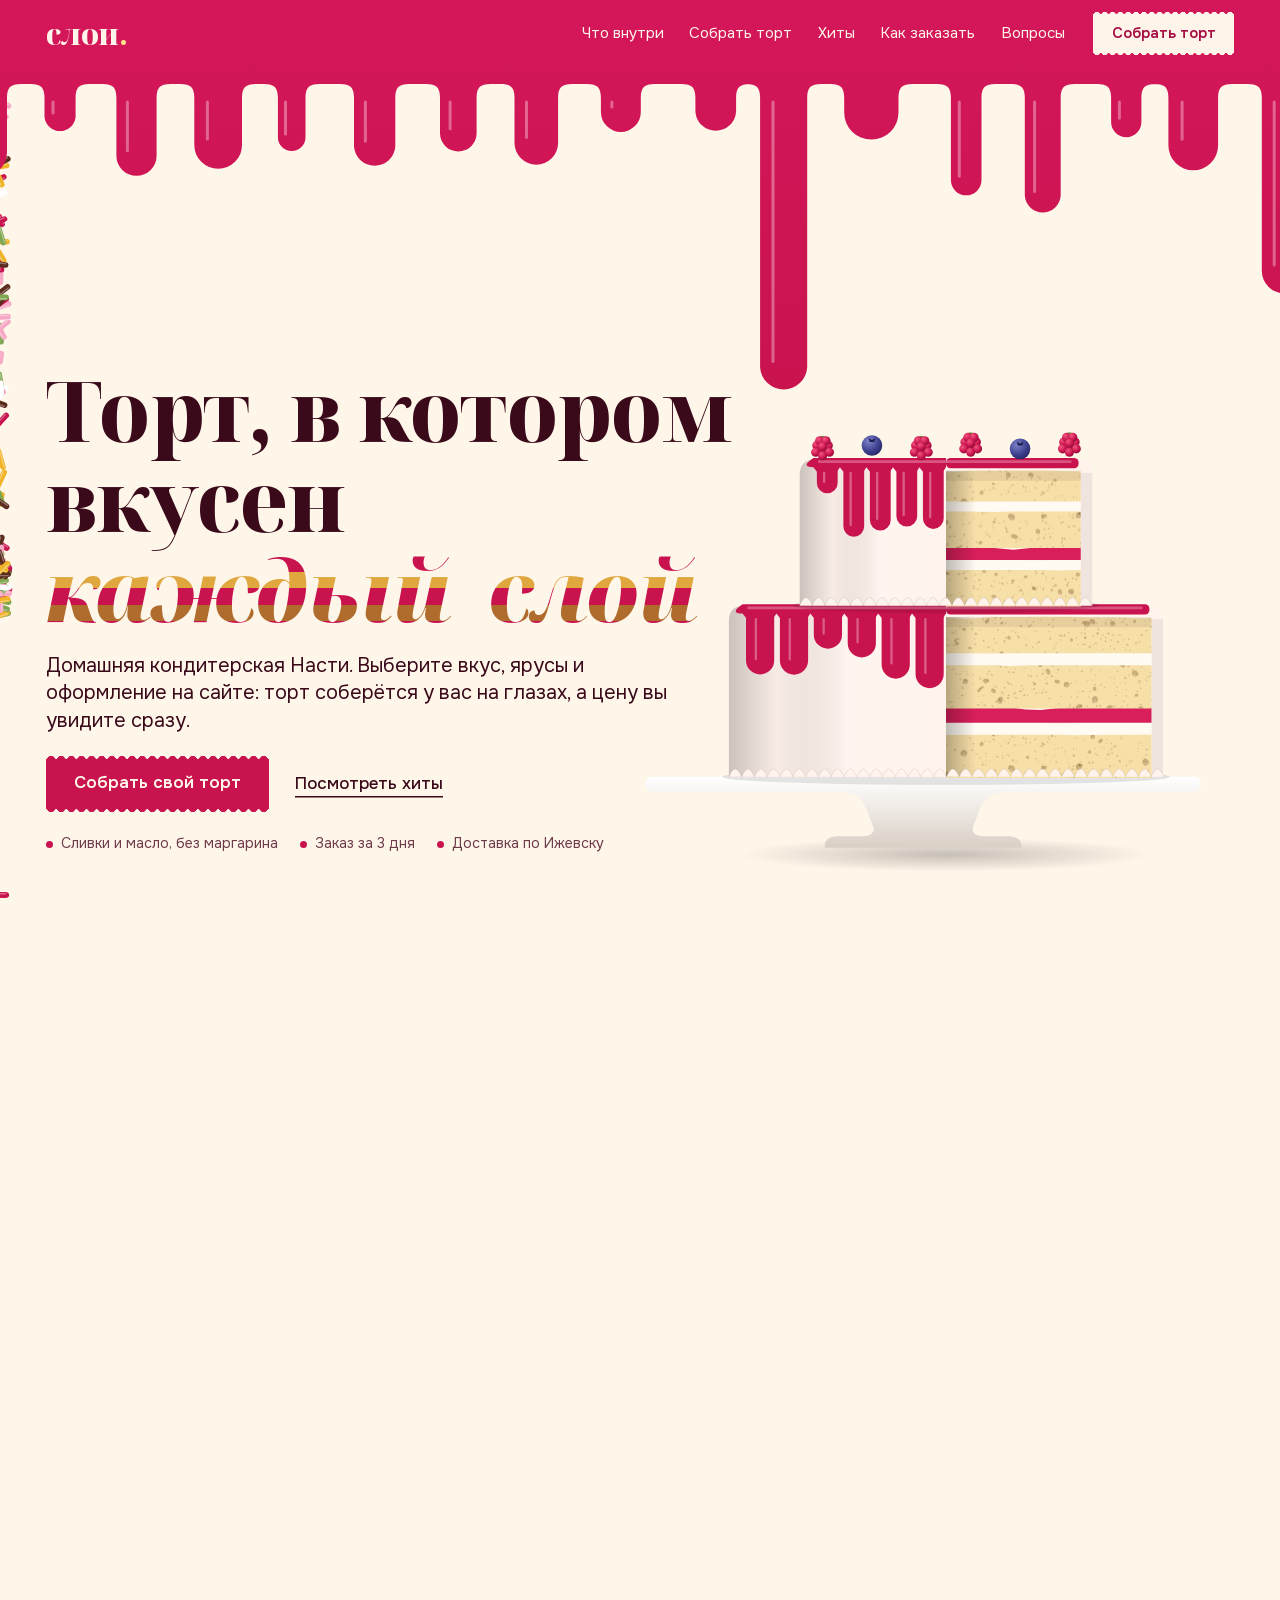
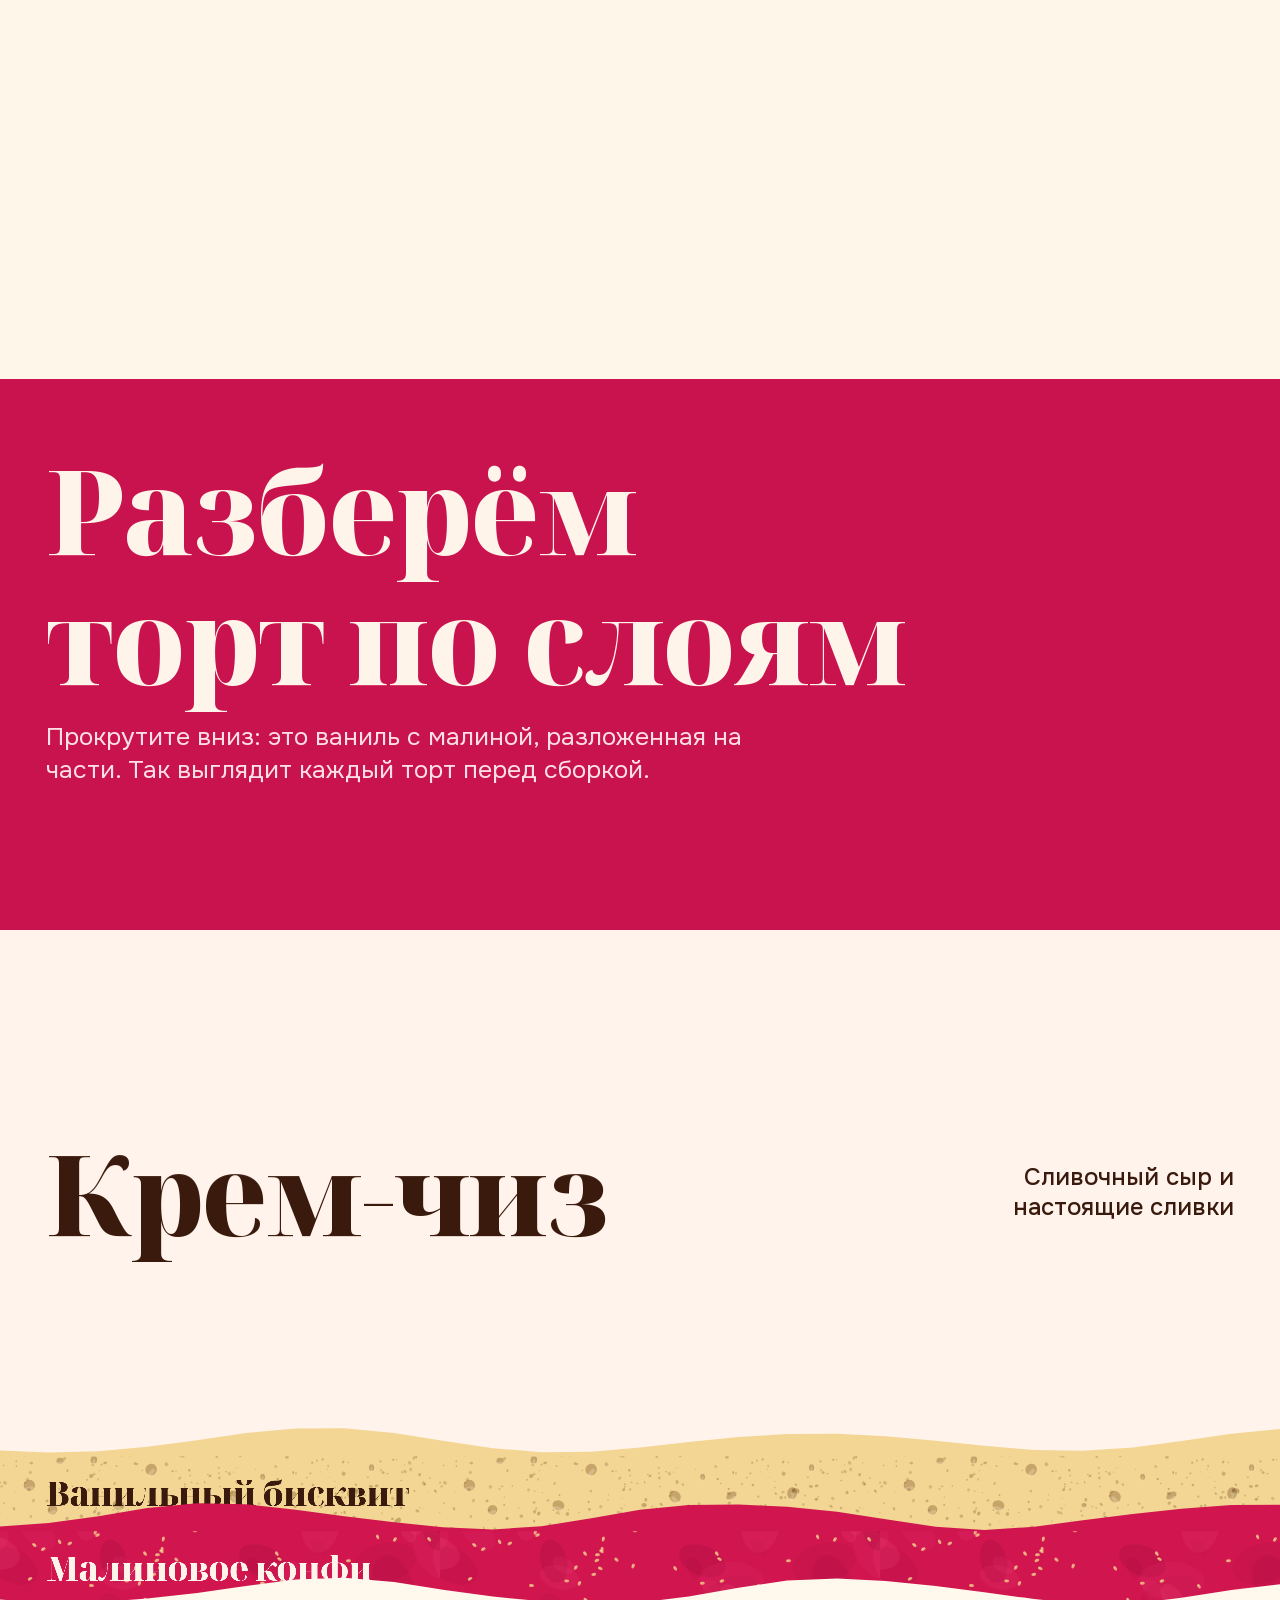
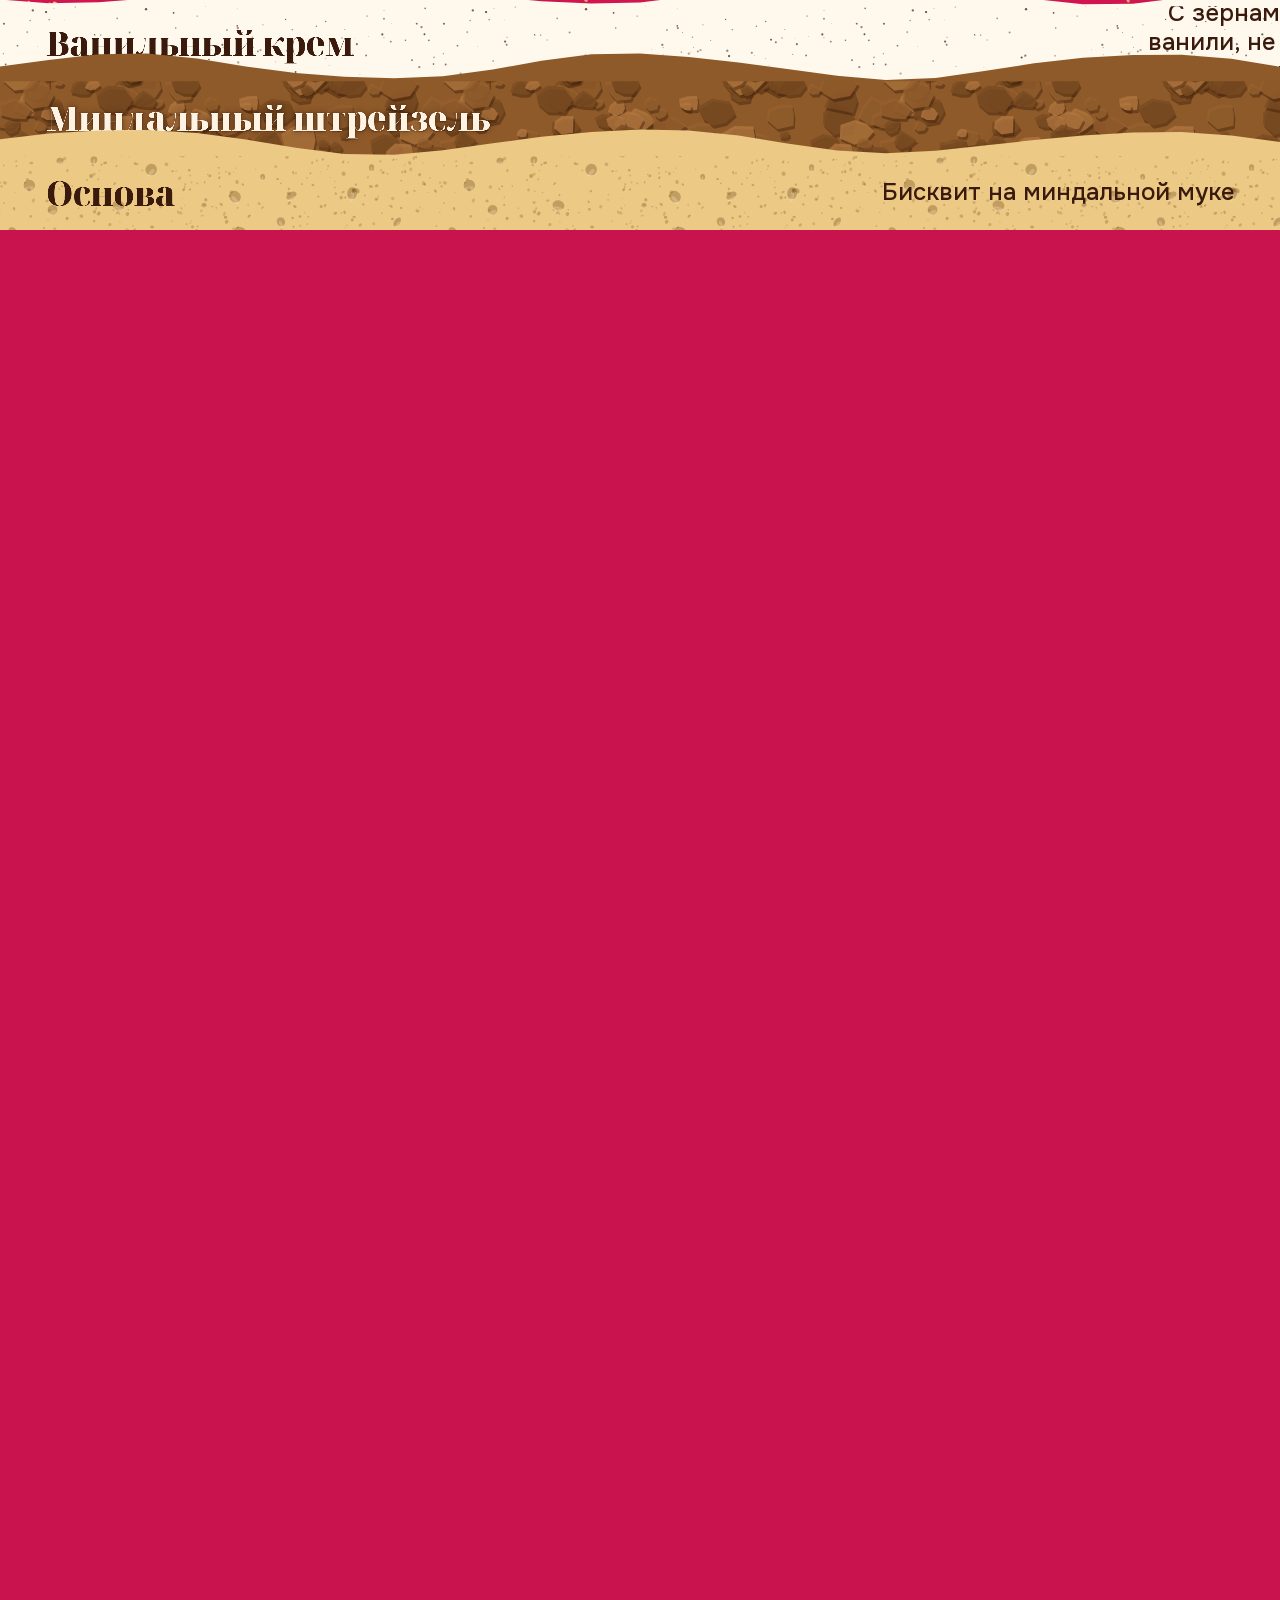
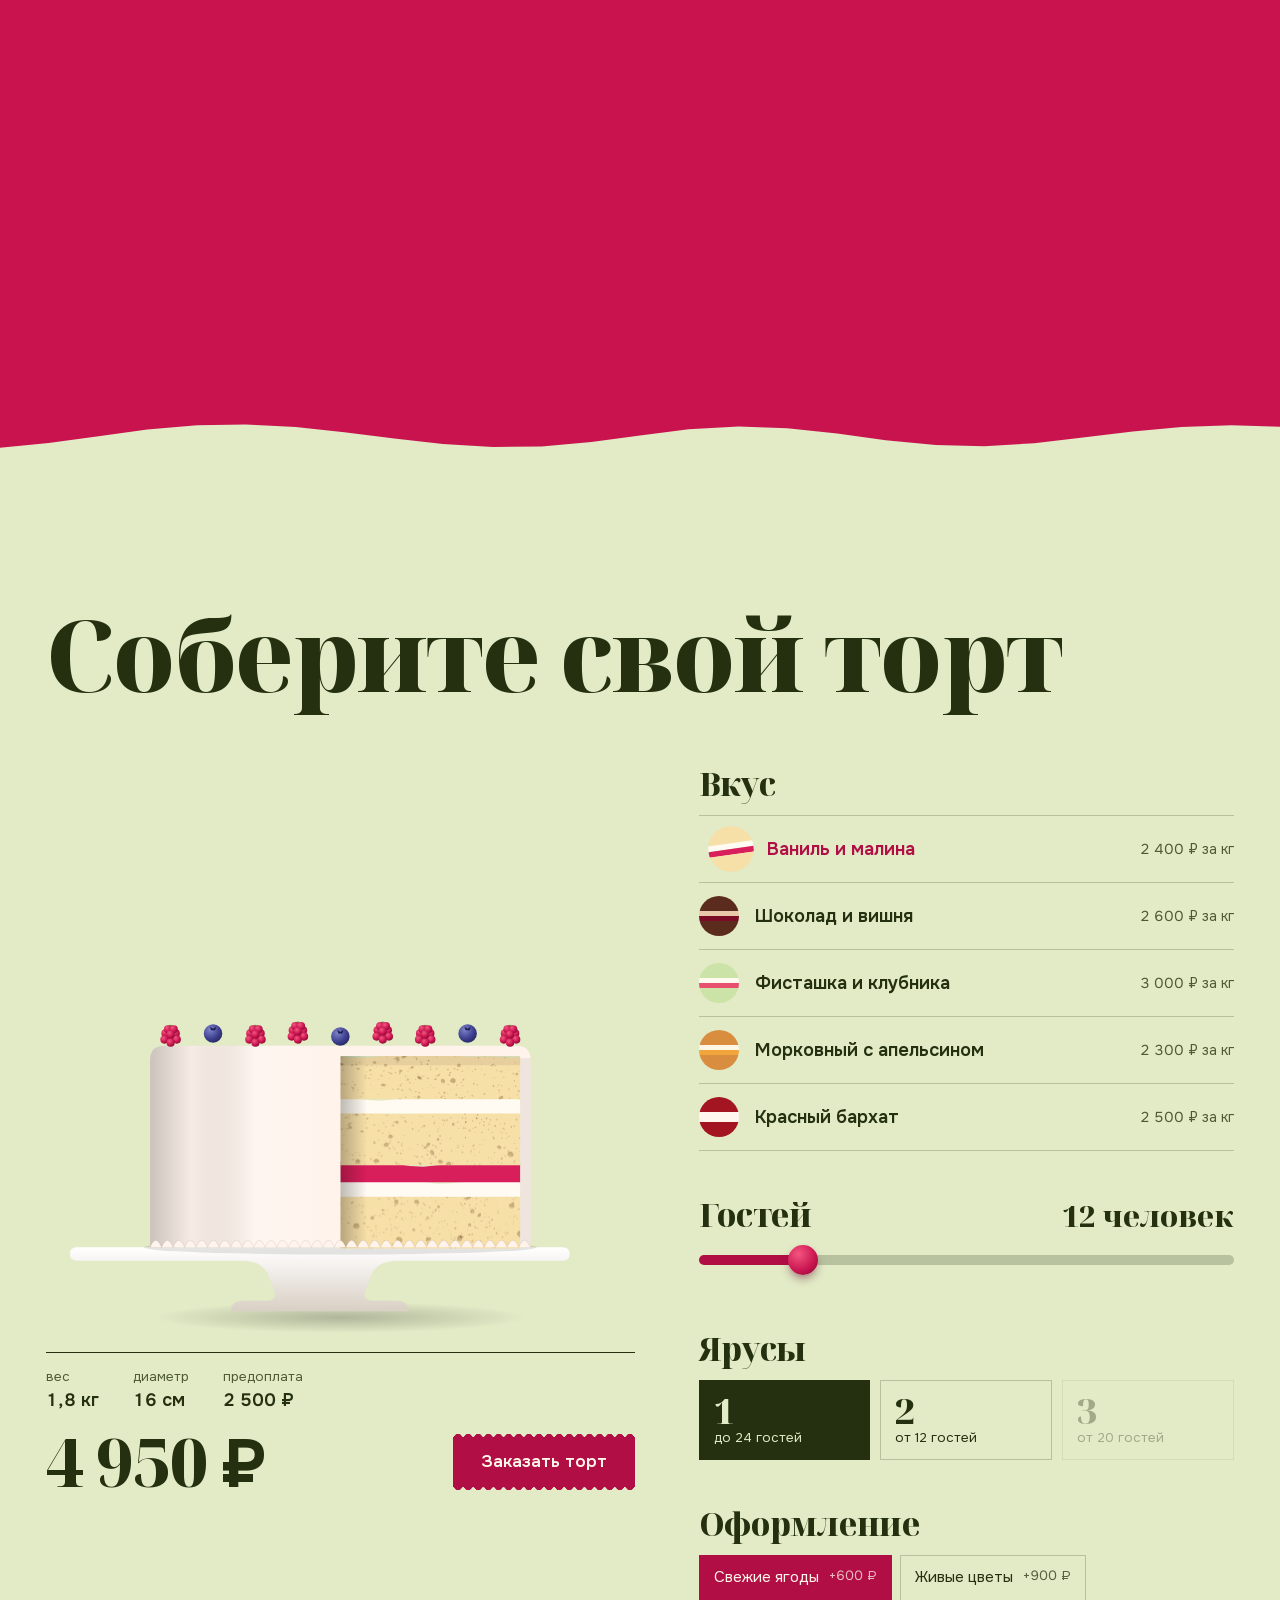
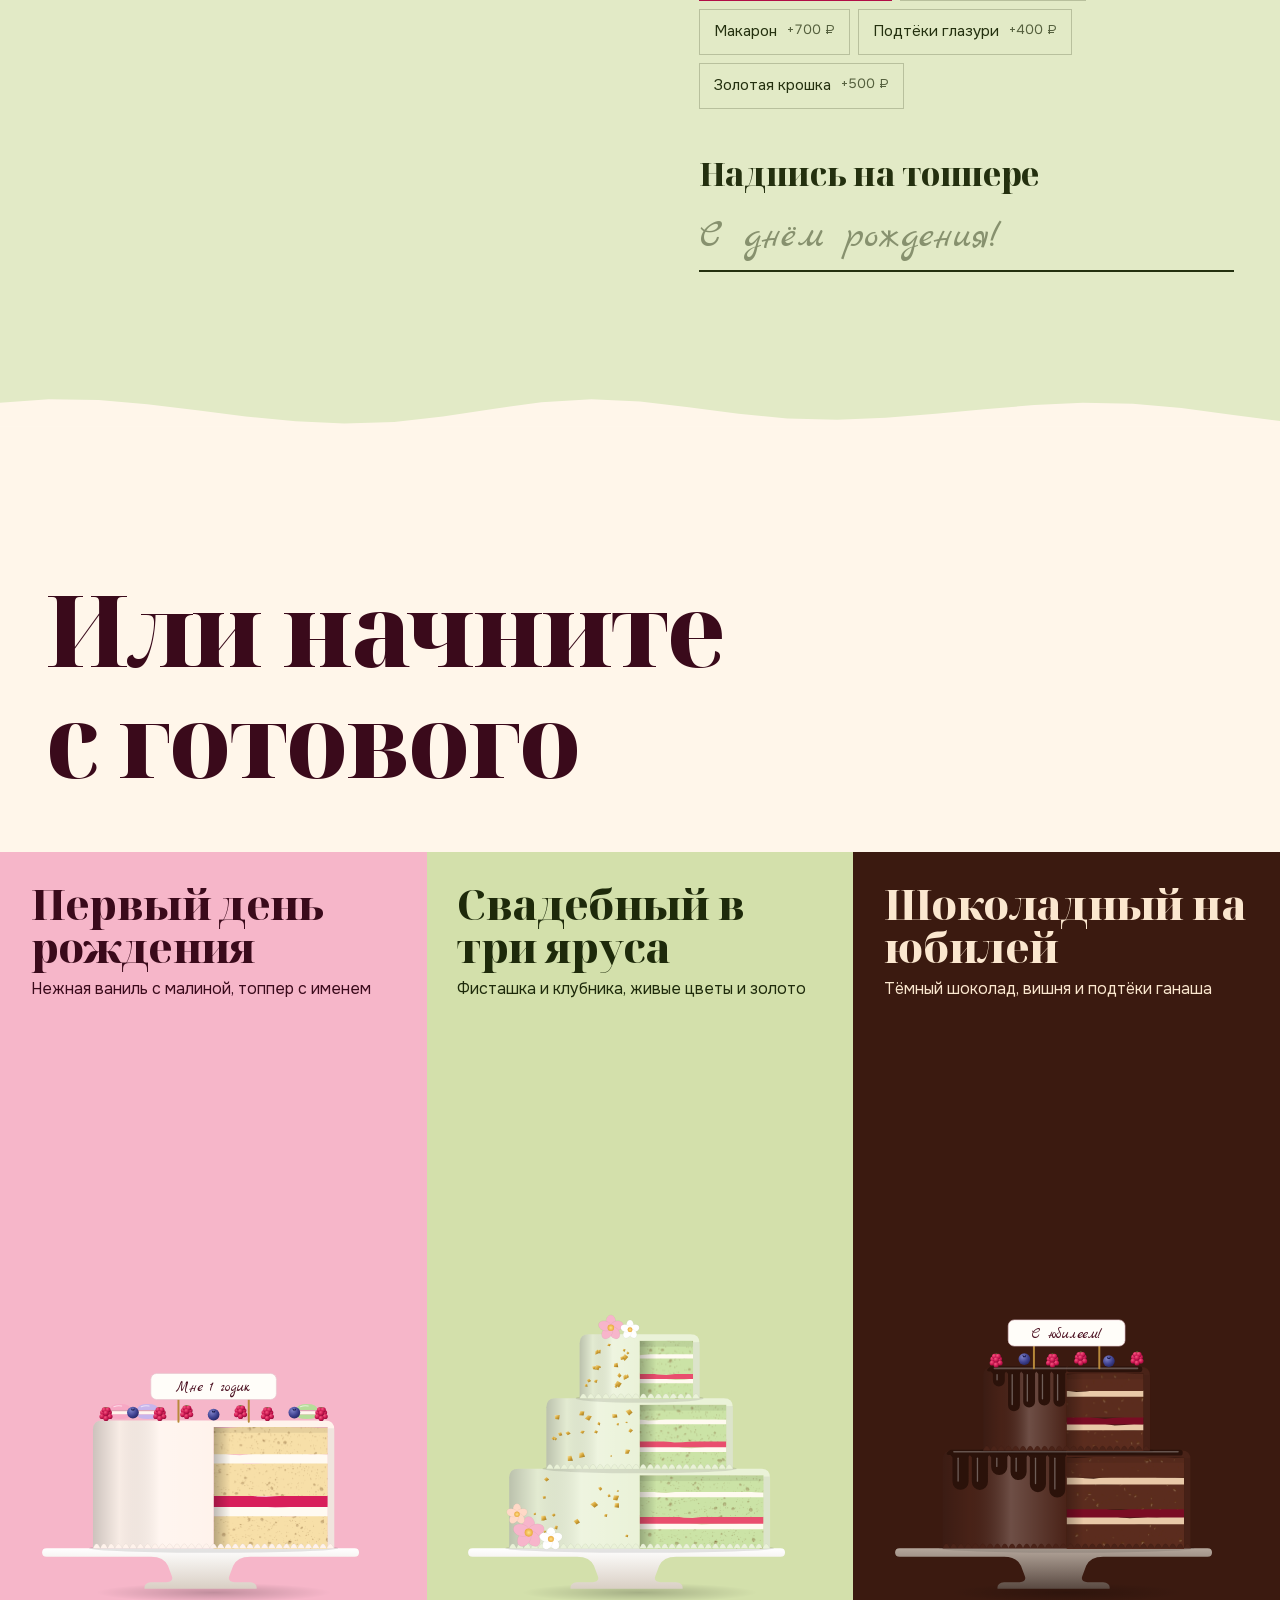
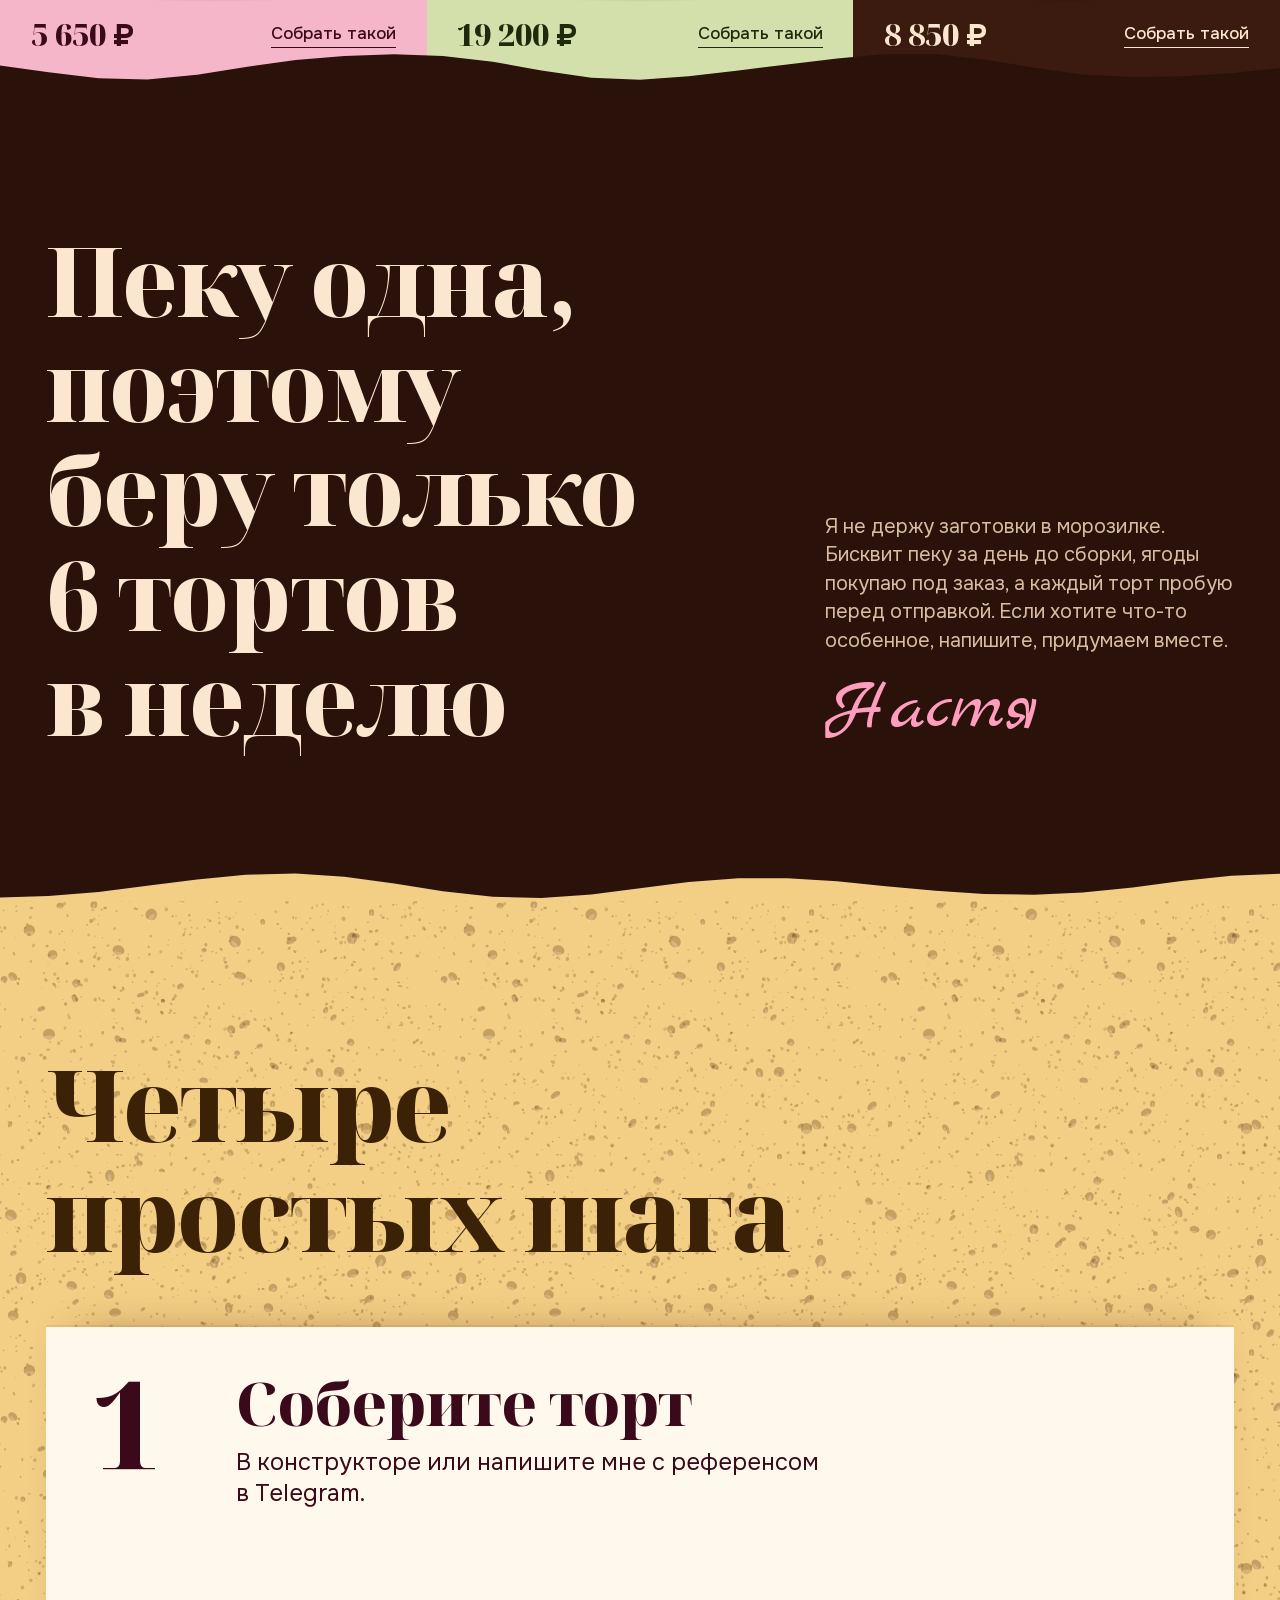
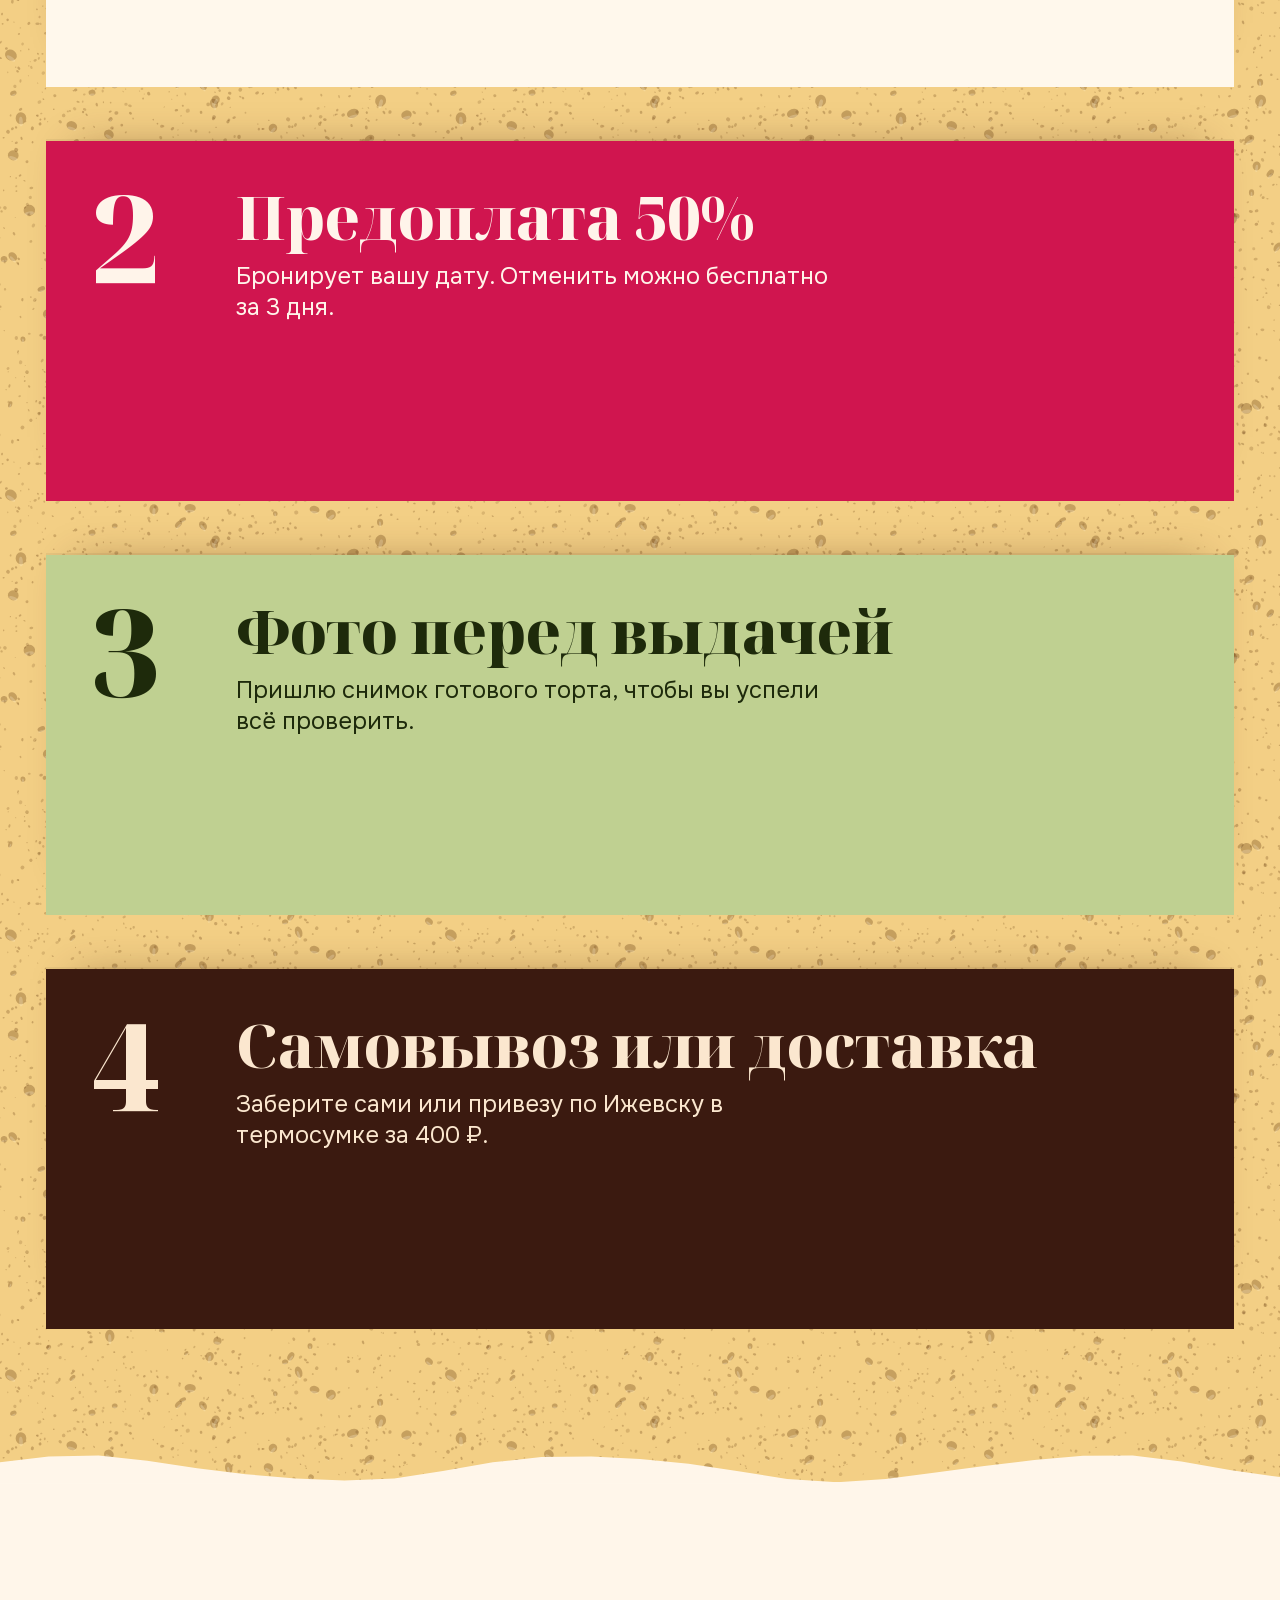
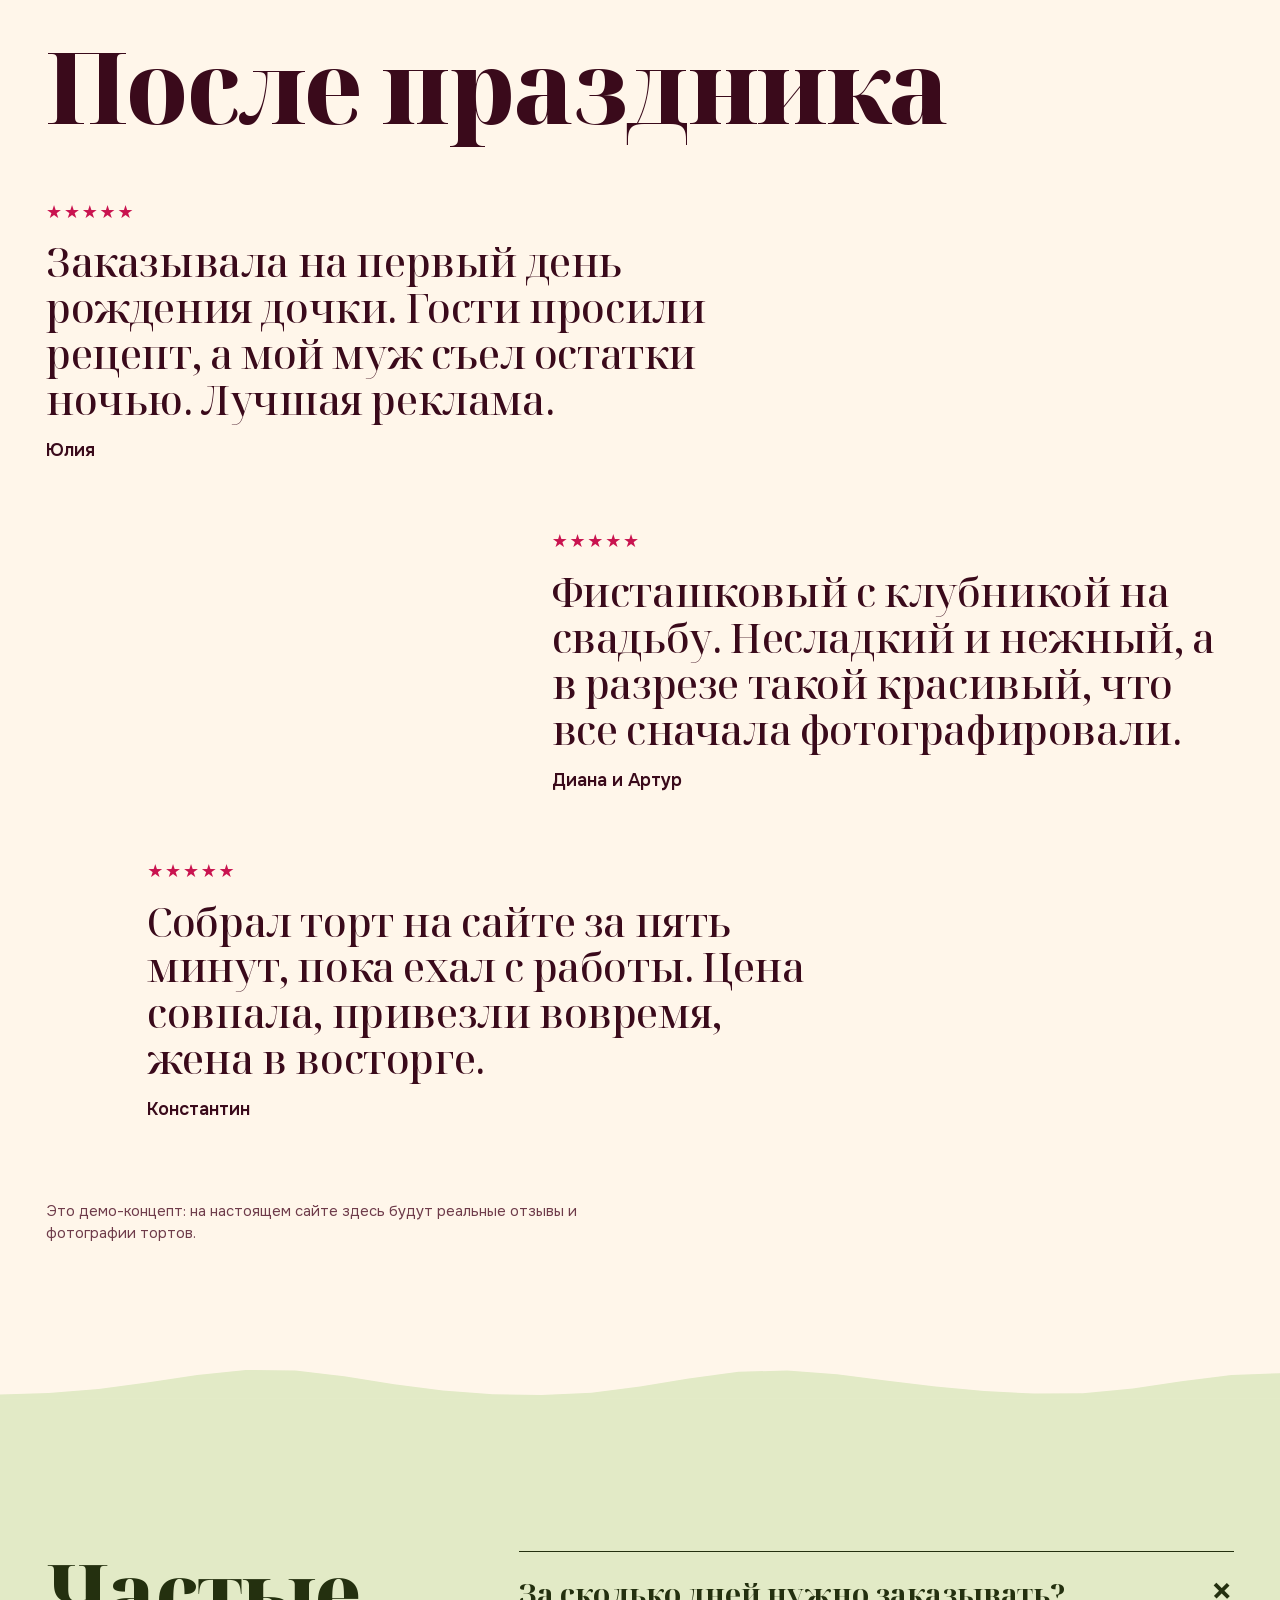
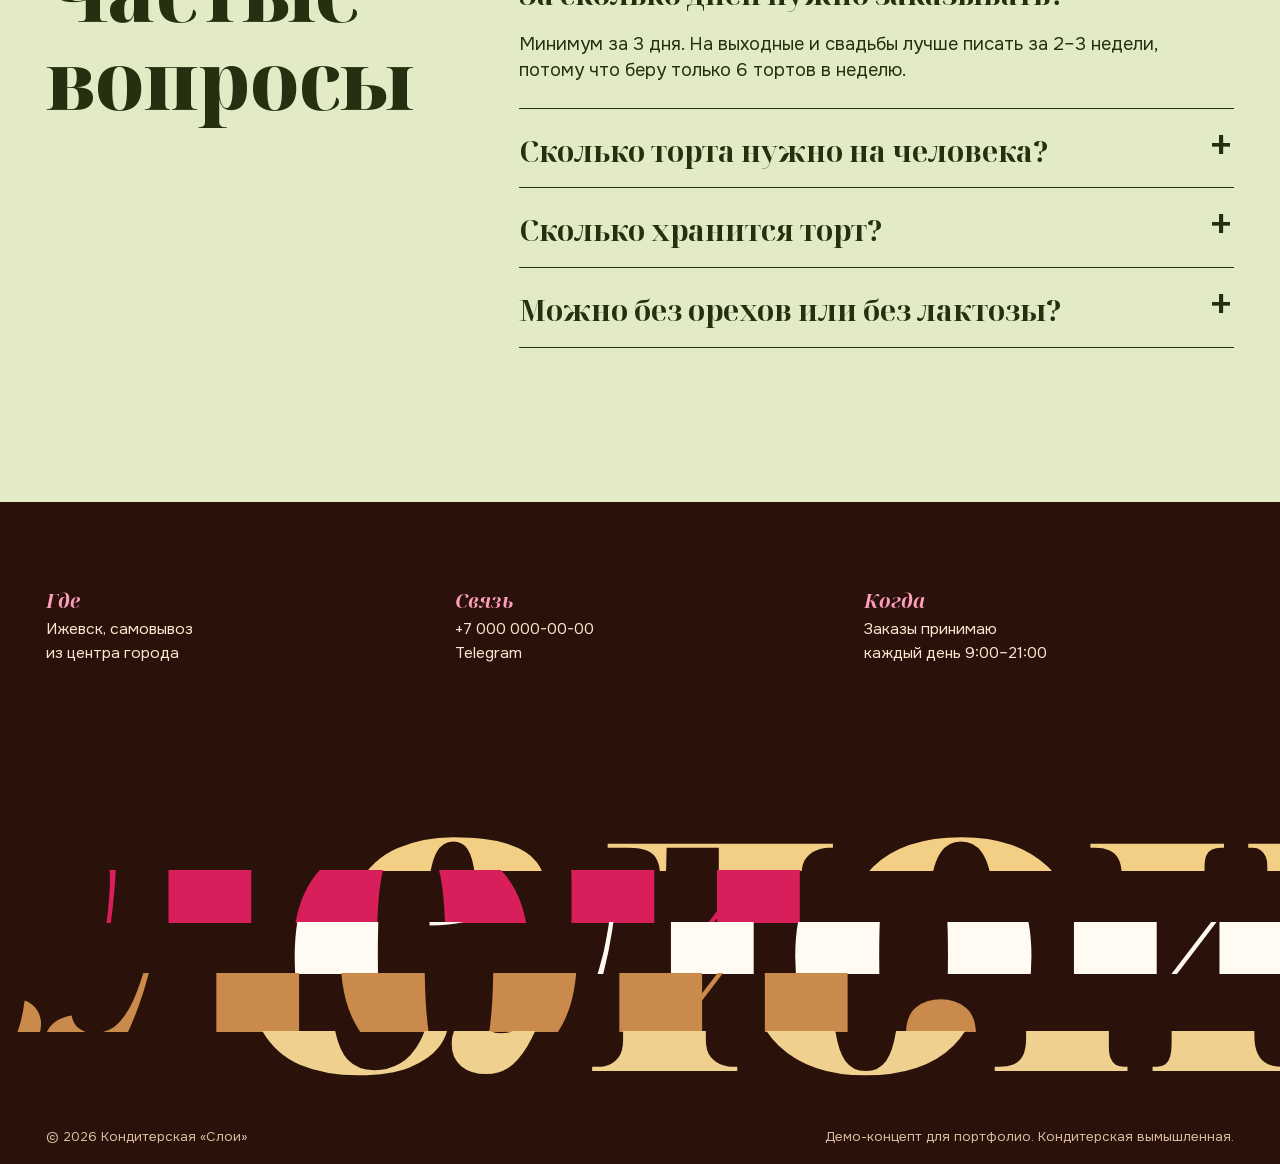
==== commit 7c60fa2a: "Redesign the site and add an English version Co-Authored-By: Claude Opus 5.5 <noreply@anthropic.com>" ====
--- a/index.html
+++ b/index.html
@@ -5,478 +5,218 @@
 <meta name="viewport" content="width=device-width, initial-scale=1, viewport-fit=cover">
 <title>Торты на заказ «Слои» в Ижевске</title>
 <meta name="description" content="Домашняя кондитерская в Ижевске. Соберите торт на сайте: вкус, ярусы, оформление и надпись. Цену видно сразу, заказ от трёх дней.">
-<link rel="preconnect" href="https://fonts.googleapis.com">
-<link rel="preconnect" href="https://fonts.gstatic.com" crossorigin>
-<link rel="stylesheet" href="https://fonts.googleapis.com/css2?family=Marck+Script&family=Nunito:wght@400;600;700;800&family=Yeseva+One&display=swap">
-<style>
-/* Layout: icing pink and cherry ink. The cake is drawn live, cut in half so every layer shows. */
-:root {
-  --bg: #fff0f3;
-  --surface: #ffffff;
-  --ink: #4a0e1f;
-  --muted: #84505e;
-  --berry: #d81e5b;
-  --on-berry: #ffffff;
-  --pistachio: #557f3d;
-  --pistachio-soft: #e3efd5;
-  --plate: #ecd2da;
-  --line: rgba(74, 14, 31, .15);
-  --band: #4a0e1f;
-  --on-band: #ffe9ef;
-
-  --display: "Yeseva One", Georgia, serif;
-  --body: "Nunito", "Segoe UI", system-ui, sans-serif;
-  --script: "Marck Script", "Segoe Script", cursive;
-
-  --fs-sm: .9375rem;
-  --fs-md: 1.0625rem;
-  --fs-lg: clamp(1.15rem, 1.05rem + .5vw, 1.4rem);
-  --fs-xl: clamp(2rem, 1.4rem + 2.8vw, 3.6rem);
-  --fs-hero: clamp(2.7rem, 1.2rem + 5.4vw, 5.8rem);
-
-  --gutter: clamp(16px, 4vw, 48px);
-  --radius: 28px;
-  --ease: cubic-bezier(.2, .8, .2, 1);
-  --bounce: cubic-bezier(.34, 1.56, .64, 1);
-}
-@media (prefers-color-scheme: dark) {
-  :root {
-    --bg: #24070f; --surface: #34101b; --ink: #ffe9ef; --muted: #d3a7b3; --berry: #ff7ba5; --on-berry: #24070f;
-    --pistachio: #a8d08d; --pistachio-soft: #2f3a22; --plate: #5a2a38; --line: rgba(255, 233, 239, .16); --band: #17040a; --on-band: #ffe9ef;
-    color-scheme: dark;
-  }
-}
-
-*, *::before, *::after { box-sizing: border-box }
-[hidden] { display: none !important }
-body { margin: 0; background: var(--bg); color: var(--ink); font: 400 var(--fs-md)/1.6 var(--body); -webkit-font-smoothing: antialiased; overflow-x: clip }
-h1, h2, h3 { font-family: var(--display); font-weight: 400; line-height: 1.06; margin: 0; text-wrap: balance }
-p { margin: 0; text-wrap: pretty }
-a { color: inherit }
-svg { display: block; max-width: 100% }
-:focus-visible { outline: 3px solid var(--berry); outline-offset: 3px; border-radius: 8px }
-::selection { background: var(--berry); color: var(--on-berry) }
-
-.wrap {
-  width: 100%; max-width: 1220px; margin-inline: auto;
-  padding-left: max(var(--gutter), env(safe-area-inset-left, 0px));
-  padding-right: max(var(--gutter), env(safe-area-inset-right, 0px));
-}
-section { scroll-margin-top: 80px }
-.section { padding-block: clamp(72px, 10vw, 130px) }
-.eyebrow { font: 800 .8125rem/1.3 var(--body); letter-spacing: .12em; text-transform: uppercase; color: var(--berry) }
-.lead { font-size: var(--fs-lg); line-height: 1.5; color: var(--muted); max-width: 42ch }
-.head { display: grid; gap: 14px; margin-bottom: clamp(32px, 5vw, 56px); max-width: 760px }
-.head h2 { font-size: var(--fs-xl) }
-
-.btn {
-  display: inline-flex; align-items: center; justify-content: center; gap: 10px;
-  padding: 17px 28px; border: 2px solid var(--berry); border-radius: 999px; background: var(--berry); color: var(--on-berry);
-  font: 800 var(--fs-sm)/1 var(--body); text-decoration: none; cursor: pointer; transition: transform .3s var(--bounce);
-}
-.btn:hover { transform: translateY(-3px) scale(1.02) }
-.btn-ghost { background: transparent; color: var(--ink); border-color: var(--ink) }
-
-/* Header */
-.site-header { position: sticky; top: 0; z-index: 50; padding-top: env(safe-area-inset-top, 0px); background: color-mix(in srgb, var(--bg) 86%, transparent); backdrop-filter: blur(14px); -webkit-backdrop-filter: blur(14px) }
-.header-in { display: flex; align-items: center; gap: 24px; padding-block: 13px }
-.logo { text-decoration: none; font: 400 1.75rem/1 var(--display) }
-.logo span { color: var(--berry) }
-.nav { gap: 26px; margin-left: auto }
-.nav a { text-decoration: none; font-size: var(--fs-sm); font-weight: 700 }
-.nav a:hover { color: var(--berry) }
-.header-cta { padding: 12px 20px }
-.burger, .nav-close { display: none }
-@media (min-width: 961px) {
-  .nav[popover] { display: flex; position: static; inset: auto; margin: 0 0 0 auto; padding: 0; border: 0; background: none; color: inherit; overflow: visible; width: auto; height: auto }
-}
-@media (max-width: 960px) {
-  .header-cta { display: none }
-  .burger { display: grid; place-items: center; margin-left: auto; width: 46px; height: 46px; border-radius: 50%; border: 2px solid var(--ink); background: transparent; color: var(--ink); cursor: pointer }
-  .burger svg { width: 20px; height: 20px }
-  .nav[popover] {
-    position: fixed; inset: 0; width: 100%; height: 100%; margin: 0; border: 0;
-    padding: calc(96px + env(safe-area-inset-top, 0px)) max(var(--gutter), env(safe-area-inset-right, 0px)) 40px max(var(--gutter), env(safe-area-inset-left, 0px));
-    background: var(--bg); color: var(--ink); flex-direction: column; gap: 6px;
-  }
-  .nav[popover]:popover-open { display: flex }
-  .nav a { font: 400 clamp(2rem, 9vw, 2.8rem)/1.3 var(--display); width: max-content }
-  .nav-close { display: grid; place-items: center; position: absolute; top: calc(13px + env(safe-area-inset-top, 0px)); right: max(var(--gutter), env(safe-area-inset-right, 0px)); width: 46px; height: 46px; border-radius: 50%; border: 2px solid var(--ink); background: transparent; color: var(--ink); font-size: 1.5rem; cursor: pointer }
-}
-
-/* Hero */
-.hero { position: relative; overflow: clip; padding-block: clamp(24px, 4vw, 56px) clamp(56px, 8vw, 96px) }
-.hero-grid { position: relative; display: grid; grid-template-columns: 1.05fr .95fr; gap: 24px clamp(24px, 4vw, 64px); align-items: center }
-.hero-copy { display: grid; gap: 24px; min-width: 0 }
-.hero h1 { font-size: var(--fs-hero) }
-.hero h1 em { font: 400 1.14em/1 var(--script); color: var(--berry) }
-.hero-actions { display: flex; flex-wrap: wrap; gap: 12px }
-.facts { display: flex; flex-wrap: wrap; gap: 8px; list-style: none; margin: 0; padding: 0; font-size: var(--fs-sm); font-weight: 600 }
-.facts li { padding: 8px 14px; border-radius: 999px; background: var(--pistachio-soft); color: var(--pistachio) }
-.hero-cake { width: 100%; max-width: 560px; justify-self: center }
-.hero-cake svg { width: 100%; height: auto; overflow: visible }
-.sprinkle { position: absolute; width: 22px; height: 7px; border-radius: 4px; background: var(--c, var(--berry)); transform: rotate(var(--r, 20deg)); pointer-events: none; opacity: .75 }
-@media (max-width: 860px) { .hero-grid { grid-template-columns: 1fr } .hero-cake { max-width: 420px } .sprinkle:nth-of-type(-n+2) { display: none } }
-
-/* Exploded view */
-.ex-sec { background: var(--surface); border-block: 1px solid var(--line) }
-.ex-title { padding-top: clamp(64px, 9vw, 110px) }
-.ex { padding-block: 24px clamp(64px, 9vw, 110px); --gap: clamp(22px, 5vh, 54px); --slice: clamp(36px, 7vh, 62px) }
-.ex-stage { display: grid; place-items: center }
-.stack { display: grid; gap: var(--gap); width: 100%; max-width: 900px }
-.row { display: grid; grid-template-columns: minmax(130px, 1fr) minmax(0, 1fr); gap: clamp(16px, 4vw, 48px); align-items: center }
-.slice { height: var(--slice); box-shadow: inset 0 -5px 8px rgba(0, 0, 0, .06) }
-.row:first-child .slice { border-radius: 26px 26px 6px 6px }
-.row:last-child .slice { border-radius: 6px 6px 18px 18px }
-.crumb { background-image: radial-gradient(rgba(120, 70, 20, .22) 1.2px, transparent 1.6px), radial-gradient(rgba(120, 70, 20, .16) 1px, transparent 1.4px); background-size: 15px 13px, 11px 17px; background-position: 0 0, 6px 5px }
-.cap h3 { font-size: clamp(1.1rem, .95rem + .8vw, 1.6rem) }
-.cap p { color: var(--muted); font-size: clamp(.8125rem, .75rem + .3vw, .9375rem); line-height: 1.4; margin-top: 2px }
-
-/* Constructor */
-.build { display: grid; grid-template-columns: 1.05fr .95fr; gap: clamp(24px, 4vw, 56px); align-items: start }
-.stage { position: sticky; top: 84px; display: grid; gap: 16px; padding: clamp(16px, 3vw, 28px); border-radius: var(--radius); background: var(--surface); border: 1px solid var(--line); min-width: 0 }
-#preview svg { width: 100%; height: auto; max-height: 56vh; margin-inline: auto; overflow: visible }
-.pop { animation: none }
-.tally { display: grid; grid-template-columns: repeat(3, 1fr); gap: 8px; text-align: center; font-size: .8125rem; color: var(--muted) }
-.tally b { display: block; color: var(--ink); font: 800 1.05rem/1.25 var(--body); font-variant-numeric: tabular-nums }
-.price-row { display: flex; align-items: center; justify-content: space-between; flex-wrap: wrap; gap: 12px; padding-top: 14px; border-top: 1px dashed var(--line) }
-.price-row output { font: 400 clamp(2rem, 1.6rem + 1.6vw, 2.8rem)/1 var(--display); font-variant-numeric: tabular-nums }
-.controls { display: grid; gap: 30px; min-width: 0 }
-fieldset { border: 0; margin: 0; padding: 0; min-width: 0 }
-legend, .ctl-label { display: block; font: 400 1.35rem/1.2 var(--display); margin-bottom: 12px; padding: 0 }
-.flavors { display: grid; gap: 8px }
-.opt { position: relative; display: block }
-.opt input { position: absolute; inset: 0; opacity: 0; margin: 0; cursor: pointer }
-.opt > span { display: flex; align-items: center; gap: 12px; height: 100%; padding: 12px 14px; border-radius: 16px; background: var(--surface); border: 2px solid var(--line); font-size: var(--fs-sm); line-height: 1.25; transition: border-color .2s, transform .25s var(--bounce) }
-.opt > span b { font-weight: 800 }
-.opt > span small { display: block; color: var(--muted); font-size: .8125rem; font-weight: 600 }
-.opt input:hover + span { border-color: var(--ink) }
-.opt input:checked + span { border-color: var(--berry); box-shadow: 0 0 0 2px var(--berry); transform: scale(1.01) }
-.opt input:focus-visible + span { outline: 3px solid var(--berry); outline-offset: 3px }
-.opt input:disabled + span { opacity: .4 }
-.opt input:disabled { cursor: not-allowed }
-.swatch { flex: none; width: 34px; height: 38px; border-radius: 8px; overflow: hidden; display: grid; grid-template-rows: 2fr 1fr 1fr 2fr; box-shadow: inset 0 0 0 1px rgba(0, 0, 0, .1) }
-.swatch i { display: block }
-.tiers, .decor { display: grid; gap: 8px }
-.tiers { grid-template-columns: repeat(3, 1fr) }
-.tiers .opt > span { justify-content: center; text-align: center; font-weight: 800; flex-direction: column; gap: 2px }
-.decor { grid-template-columns: repeat(auto-fill, minmax(150px, 1fr)) }
-.range-row { display: flex; justify-content: space-between; align-items: baseline; gap: 12px; margin-bottom: 6px }
-.range-row output { font: 800 1.15rem/1 var(--body); font-variant-numeric: tabular-nums }
-#guests { width: 100%; accent-color: var(--berry); height: 28px }
-.text-in { width: 100%; font: 400 1.5rem/1.2 var(--script); color: var(--ink); background: var(--surface); border: 2px solid var(--line); border-radius: 16px; padding: 12px 16px }
-.text-in::placeholder { color: var(--muted); opacity: .75 }
-.text-in:focus { outline: none; border-color: var(--berry) }
-@media (max-width: 960px) { .build { grid-template-columns: 1fr } .stage { position: static } #preview svg { max-height: 44vh } }
-
-/* Hits */
-.hits { display: grid; grid-template-columns: repeat(3, 1fr); gap: 16px; list-style: none; margin: 0; padding: 0 }
-.hit { display: grid; gap: 12px; align-content: start; padding: 22px; border-radius: var(--radius); background: var(--surface); border: 1px solid var(--line); transition: transform .35s var(--bounce) }
-.hit:hover { transform: translateY(-6px) rotate(-.6deg) }
-.hit .mini svg { width: 100%; height: auto; overflow: visible }
-.hit h3 { font-size: 1.45rem }
-.hit p { color: var(--muted); font-size: var(--fs-sm) }
-.hit-foot { display: flex; justify-content: space-between; align-items: center; flex-wrap: wrap; gap: 10px; margin-top: 4px }
-.hit-foot b { font: 400 1.35rem/1 var(--display) }
-.hit .btn { padding: 12px 18px }
-@media (max-width: 900px) { .hits { grid-template-columns: 1fr } }
-
-/* Baker band */
-.baker { background: var(--band); color: var(--on-band); }
-.baker .wrap { display: grid; grid-template-columns: .9fr 1.1fr; gap: 24px clamp(32px, 6vw, 88px); align-items: center; padding-block: clamp(64px, 9vw, 110px) }
-.baker h2 { font-size: var(--fs-xl) }
-.baker p { font-size: var(--fs-lg); line-height: 1.5; opacity: .88 }
-.baker .signed { font: 400 clamp(2rem, 1.6rem + 2vw, 3rem)/1 var(--script); color: #ff9dbd; opacity: 1; margin-top: 16px }
-@media (max-width: 860px) { .baker .wrap { grid-template-columns: 1fr } }
-
-/* Steps, reviews, FAQ */
-.steps { display: grid; grid-template-columns: repeat(4, 1fr); gap: 16px; list-style: none; margin: 0; padding: 0; counter-reset: s }
-.steps li { display: grid; gap: 8px; align-content: start; padding: 24px; border-radius: var(--radius); background: var(--pistachio-soft); counter-increment: s }
-.steps li::before { content: counter(s); font: 400 2.6rem/1 var(--display); color: var(--pistachio) }
-.steps h3 { font-size: 1.25rem }
-.steps p { font-size: var(--fs-sm); color: var(--muted) }
-@media (max-width: 900px) { .steps { grid-template-columns: 1fr 1fr } }
-@media (max-width: 520px) { .steps { grid-template-columns: 1fr } }
-.reviews { display: grid; grid-template-columns: repeat(3, 1fr); gap: 16px; list-style: none; margin: 0; padding: 0 }
-.review { display: flex; flex-direction: column; gap: 14px; padding: 28px; background: var(--surface); border-radius: var(--radius); border: 1px solid var(--line) }
-.review .stars { color: var(--berry); letter-spacing: 2px }
-.review blockquote { margin: 0; flex: 1 }
-.review cite { font-style: normal; font-weight: 800; font-size: var(--fs-sm) }
-.demo-note { margin-top: 18px; color: var(--muted); font-size: var(--fs-sm) }
-@media (max-width: 900px) { .reviews { grid-template-columns: 1fr } }
-.faq-grid { display: grid; grid-template-columns: .8fr 1.2fr; gap: clamp(32px, 6vw, 88px); align-items: start }
-.faq details { border-bottom: 1px solid var(--line) }
-.faq summary { list-style: none; cursor: pointer; display: flex; justify-content: space-between; gap: 18px; align-items: center; padding: 20px 0; font: 400 1.3rem/1.25 var(--display) }
-.faq summary::-webkit-details-marker { display: none }
-.faq summary::after { content: "+"; flex: none; width: 34px; height: 34px; border-radius: 50%; display: grid; place-items: center; background: var(--berry); color: var(--on-berry); font: 800 1.2rem/1 var(--body); transition: transform .3s var(--bounce) }
-.faq details[open] summary::after { transform: rotate(45deg) }
-.faq p { padding: 0 48px 20px 0; color: var(--muted) }
-@media (max-width: 860px) { .faq-grid { grid-template-columns: 1fr } }
-
-/* Dialog */
-dialog { border: 0; border-radius: var(--radius); padding: 0; width: min(480px, calc(100vw - 32px)); background: var(--surface); color: var(--ink) }
-dialog::backdrop { background: rgba(36, 7, 15, .6); backdrop-filter: blur(4px) }
-.order, .done { display: grid; gap: 14px; padding: clamp(22px, 4vw, 34px) }
-.order h3, .done h3 { font-size: 1.8rem }
-.order > p, .done p { color: var(--muted); font-size: var(--fs-sm) }
-.field { display: grid; gap: 6px; min-width: 0 }
-.field label { font-size: .8125rem; font-weight: 800; color: var(--muted) }
-.field input, .field select { width: 100%; font: 400 var(--fs-md)/1.3 var(--body); color: var(--ink); background: var(--bg); border: 2px solid var(--line); border-radius: 14px; padding: 12px 14px }
-.field input:focus, .field select:focus { outline: none; border-color: var(--berry) }
-.field input:user-invalid { border-color: #d0453a }
-.order-actions { display: flex; flex-wrap: wrap; justify-content: flex-end; gap: 10px; margin-top: 4px }
-
-/* Footer */
-.footer { background: var(--band); color: var(--on-band); overflow: hidden }
-.footer-grid { display: grid; grid-template-columns: repeat(3, 1fr); gap: 20px 32px; padding-top: 40px; font-size: var(--fs-sm) }
-.footer h3 { font: 800 .8125rem/1 var(--body); letter-spacing: .1em; text-transform: uppercase; opacity: .65; margin-bottom: 10px }
-.footer a { display: block; width: max-content; text-decoration: none }
-.footer a:hover { text-decoration: underline }
-.footer-word { font: 400 clamp(5rem, 24vw, 19rem)/.92 var(--display); margin: 20px 0 0; white-space: nowrap; color: #ff9dbd }
-.footer-fine { display: flex; flex-wrap: wrap; justify-content: space-between; gap: 6px 24px; padding-block: 18px; font-size: .8125rem; opacity: .7 }
-@media (max-width: 700px) { .footer-grid { grid-template-columns: 1fr 1fr } }
-
-.actionbar { display: none }
-@media (max-width: 760px) {
-  .actionbar {
-    position: fixed; z-index: 40; left: 0; right: 0; bottom: 0; display: flex; align-items: center; justify-content: space-between; gap: 10px;
-    padding: 10px max(14px, env(safe-area-inset-right, 0px)) calc(10px + env(safe-area-inset-bottom, 0px)) max(14px, env(safe-area-inset-left, 0px));
-    background: color-mix(in srgb, var(--bg) 92%, transparent); backdrop-filter: blur(12px); -webkit-backdrop-filter: blur(12px); border-top: 1px solid var(--line);
-  }
-  .actionbar output { font: 400 1.4rem/1 var(--display); font-variant-numeric: tabular-nums }
-  .actionbar .btn { padding: 14px 20px }
-  .footer { padding-bottom: calc(74px + env(safe-area-inset-bottom, 0px)) }
-}
-
-/* Motion */
-@media (prefers-reduced-motion: no-preference) {
-  html { scroll-behavior: smooth }
-  .hero-copy > * { animation: rise-in .9s var(--ease) both; animation-delay: calc(.08s * var(--i, 0)) }
-  .hero-cake .tier { animation: drop .8s calc(.25s + .28s * var(--i)) var(--bounce) both }
-  .hero-cake .decor { animation: rise-in .6s 1.3s var(--ease) both }
-  .sprinkle { animation: sway var(--t, 7s) ease-in-out infinite alternate }
-  #preview svg.fresh { animation: settle .35s var(--bounce) }
-  @supports (animation-timeline: view()) {
-    .reveal { animation: rise linear both; animation-timeline: view(); animation-range: entry 0% entry 75% }
-    .ex { height: 260vh; padding-block: 0; view-timeline: --ex }
-    .ex-stage { position: sticky; top: 72px; height: calc(100vh - 72px); height: calc(100svh - 72px) }
-    .stack { gap: 0 }
-    .row { height: var(--slice) }
-    .row { animation: explode linear both; animation-timeline: --ex; animation-range: contain 6% contain 62% }
-    .row .cap { animation: cap-in linear both; animation-timeline: --ex; animation-range: contain 26% contain 66% }
-    @media (max-width: 760px) {
-      .ex { --gap: 2.6vh }
-      .ex-stage { height: calc(100vh - 146px); height: calc(100svh - 146px) }
-    }
-  }
-}
-@keyframes rise-in { from { opacity: 0; transform: translateY(18px) } }
-@keyframes drop { from { opacity: 0; transform: translateY(-120px) } }
-@keyframes sway { to { transform: rotate(calc(var(--r, 20deg) + 40deg)) translateY(-18px) } }
-@keyframes settle { from { transform: scale(.975) } }
-@keyframes rise { from { opacity: 0; transform: translateY(44px) } }
-@keyframes explode { to { transform: translateY(calc(var(--n) * var(--gap) * 1.6)) } }
-@keyframes cap-in { from { opacity: 0; transform: translateX(26px) } }
-</style>
+<link rel="canonical" href="https://moonbern777.github.io/sloi-cakes/">
+<meta name="theme-color" content="#c9134f">
+<link rel="icon" href="favicon.svg" type="image/svg+xml">
+<meta property="og:type" content="website">
+<meta property="og:locale" content="ru_RU">
+<meta property="og:site_name" content="Торты «Слои»">
+<meta property="og:url" content="https://moonbern777.github.io/sloi-cakes/">
+<meta property="og:title" content="Торт, в котором вкусен каждый слой">
+<meta property="og:description" content="Соберите торт на сайте: вкус, ярусы, оформление и надпись. Цену видно сразу.">
+<link rel="preload" href="fonts/noto-serif-display-cyrillic.woff2" as="font" type="font/woff2" crossorigin>
+<link rel="preload" href="fonts/onest-cyrillic.woff2" as="font" type="font/woff2" crossorigin>
+<link rel="stylesheet" href="css/fonts.css">
+<link rel="stylesheet" href="css/style.css">
+<script>
+  // Animated states only apply once the scripts have promised to run them.
+  document.documentElement.classList.add('js');
+  setTimeout(function () {
+    if (!window.sloiReady) document.documentElement.classList.remove('js');
+  }, 4000);
+</script>
 </head>
 <body>
 
-<header class="site-header">
-  <div class="wrap header-in">
-    <a class="logo" href="#top">слои<span>.</span></a>
-    <button class="burger" popovertarget="nav" aria-label="Открыть меню">
-      <svg viewBox="0 0 24 24" fill="none" stroke="currentColor" stroke-width="2" stroke-linecap="round"><path d="M4 8h16M4 16h16"/></svg>
-    </button>
-    <nav class="nav" id="nav" popover aria-label="Разделы сайта">
-      <button class="nav-close" popovertarget="nav" popovertargetaction="hide" aria-label="Закрыть меню">×</button>
-      <a href="#inside">Что внутри</a>
-      <a href="#build">Собрать торт</a>
-      <a href="#hits">Хиты</a>
-      <a href="#how">Как заказать</a>
-      <a href="#faq">Вопросы</a>
-    </nav>
-    <a class="btn header-cta" href="#build">Собрать торт</a>
-  </div>
+<a class="skip" href="#main">К содержанию</a>
+
+<header class="site-header" id="header">
+  <a class="logo" href="#top" aria-label="Слои, на главную">слои<span>.</span></a>
+  <nav class="nav" id="nav" aria-label="Разделы сайта">
+    <a href="#inside">Что внутри</a>
+    <a href="#build">Собрать торт</a>
+    <a href="#hits">Хиты</a>
+    <a href="#how">Как заказать</a>
+    <a href="#faq">Вопросы</a>
+  </nav>
+  <a class="btn btn-small btn-light header-cta" href="#build"><span>Собрать торт</span></a>
+  <button class="burger" type="button" aria-expanded="false" aria-controls="nav" aria-label="Открыть меню"><i></i><i></i></button>
 </header>
 
-<main id="top">
-  <section class="hero">
-    <i class="sprinkle" style="left:4%;top:18%;--r:30deg;--c:var(--berry);--t:6s" aria-hidden="true"></i>
-    <i class="sprinkle" style="left:47%;top:8%;--r:-25deg;--c:var(--pistachio);--t:8s" aria-hidden="true"></i>
-    <i class="sprinkle" style="left:40%;top:84%;--r:65deg;--c:#f0b429;--t:7s" aria-hidden="true"></i>
-    <i class="sprinkle" style="left:92%;top:14%;--r:12deg;--c:#f0b429;--t:9s" aria-hidden="true"></i>
-    <i class="sprinkle" style="left:8%;top:88%;--r:-48deg;--c:var(--pistachio);--t:7.5s" aria-hidden="true"></i>
-    <i class="sprinkle" style="left:96%;top:72%;--r:80deg;--c:var(--berry);--t:6.5s" aria-hidden="true"></i>
-    <div class="wrap hero-grid">
+<main id="main">
+
+  <section class="hero" id="top" data-layer="frosting">
+    <div class="hero-stage" id="hero-stage">
+      <canvas class="sprinkles" id="sprinkles" aria-hidden="true"></canvas>
+
+      <div class="hero-cake" id="hero-cake" role="img" aria-label="Двухъярусный торт в разрезе с ягодами и подтёками глазури"></div>
+
       <div class="hero-copy">
-        <p class="eyebrow" style="--i:0">Торты на заказ в Ижевске</p>
-        <h1 style="--i:1">Торт, в котором вкусен <em>каждый слой</em></h1>
-        <p class="lead" style="--i:2">Домашняя кондитерская Насти. Выберите вкус, ярусы и оформление на сайте: торт соберётся у вас на глазах, а цену вы увидите сразу.</p>
-        <div class="hero-actions" style="--i:3">
-          <a class="btn" href="#build">Собрать свой торт</a>
-          <a class="btn btn-ghost" href="#hits">Посмотреть хиты</a>
-        </div>
-        <ul class="facts" style="--i:4">
+        <h1 class="hero-title" data-hero-title>Торт, в&nbsp;котором вкусен <em>каждый слой</em></h1>
+        <p class="hero-lead">Домашняя кондитерская Насти. Выберите вкус, ярусы и оформление на сайте: торт соберётся у вас на глазах, а цену вы увидите сразу.</p>
+        <div class="hero-actions">
+          <a class="btn" href="#build" data-jelly><span>Собрать свой торт</span></a>
+          <a class="link" href="#hits">Посмотреть хиты</a>
+        </div>
+        <ul class="hero-facts">
           <li>Сливки и масло, без маргарина</li>
           <li>Заказ за 3 дня</li>
           <li>Доставка по Ижевску</li>
         </ul>
       </div>
-      <div class="hero-cake" id="hero-cake" role="img" aria-label="Двухъярусный торт в разрезе с ягодами и подтёками глазури"></div>
-    </div>
-  </section>
-
-  <section class="ex-sec" id="inside">
-    <div class="wrap ex-title">
-      <div class="head" style="margin-bottom:0">
-        <p class="eyebrow">Что внутри</p>
-        <h2>Разберём торт по слоям</h2>
-        <p class="lead">Прокрутите вниз, и ваниль с малиной разлетится на части. Так выглядит каждый торт перед сборкой.</p>
+
+      <svg class="glaze" id="glaze" aria-hidden="true">
+        <defs>
+          <linearGradient id="glaze-color" x1="0" y1="0" x2="0" y2="1">
+            <stop offset="0" stop-color="#d4175a"/>
+            <stop offset="1" stop-color="#c9134f"/>
+          </linearGradient>
+        </defs>
+        <path id="glaze-fill" fill="url(#glaze-color)"/>
+        <path id="glaze-shine" fill="none" stroke="#fff" stroke-opacity=".34" stroke-width="3" stroke-linecap="round"/>
+      </svg>
+    </div>
+  </section>
+
+  <section class="inside" id="inside" data-layer="confit" aria-labelledby="inside-title">
+    <h2 id="inside-title" data-lines>Разберём торт по&nbsp;слоям</h2>
+    <p data-fade>Прокрутите вниз: это ваниль с малиной, разложенная на части. Так выглядит каждый торт перед сборкой.</p>
+  </section>
+
+  <section class="strata" id="strata" aria-label="Слои торта с ванилью и малиной">
+    <div class="strata-stage">
+      <div class="band band-cheese" data-edge data-band><h3>Крем-чиз</h3><p>Сливочный сыр и настоящие сливки</p></div>
+      <div class="band band-sponge" data-edge data-band data-tex="sponge"><h3>Ванильный бисквит</h3><p>Печём за день до сборки</p></div>
+      <div class="band band-confit" data-edge data-band data-tex="confit"><h3>Малиновое конфи</h3><p>Только ягоды и немного сахара</p></div>
+      <div class="band band-cream" data-edge data-band data-tex="vanilla"><h3>Ванильный крем</h3><p>С зёрнами ванили, не с ароматизатором</p></div>
+      <div class="band band-streusel" data-edge data-band data-tex="streusel"><h3>Миндальный штрейзель</h3><p>Хрустит даже на третий день</p></div>
+      <div class="band band-base" data-edge data-band data-tex="sponge"><h3>Основа</h3><p>Бисквит на миндальной муке</p></div>
+    </div>
+  </section>
+
+  <section class="build" id="build" data-layer="pistachio" data-edge aria-labelledby="build-title">
+    <h2 id="build-title" data-lines>Соберите свой торт</h2>
+
+    <form class="builder" id="cake-form">
+      <div class="stage">
+        <div class="preview" id="preview" role="img" aria-label="Предпросмотр торта"></div>
+        <div class="stage-foot">
+          <dl class="tally">
+            <div><dt>вес</dt><dd id="t-weight"></dd></div>
+            <div><dt>диаметр</dt><dd id="t-size"></dd></div>
+            <div><dt>предоплата</dt><dd id="t-prepay"></dd></div>
+          </dl>
+          <div class="price-row">
+            <output class="total" id="total"></output>
+            <button class="btn" type="button" id="open-order" data-jelly><span>Заказать торт</span></button>
+          </div>
+        </div>
       </div>
-    </div>
-    <div class="ex">
-      <div class="ex-stage">
-        <div class="wrap">
-          <div class="stack">
-            <div class="row" style="--n:-2.5"><div class="slice" style="background:#fff3ec"></div><div class="cap"><h3>Крем-чиз</h3><p>Сливочный сыр и настоящие сливки</p></div></div>
-            <div class="row" style="--n:-1.5"><div class="slice crumb" style="background-color:#f7dfa8"></div><div class="cap"><h3>Ванильный бисквит</h3><p>Печём за день до сборки</p></div></div>
-            <div class="row" style="--n:-.5"><div class="slice" style="background:#d81e5b"></div><div class="cap"><h3>Малиновое конфи</h3><p>Только ягоды и немного сахара</p></div></div>
-            <div class="row" style="--n:.5"><div class="slice" style="background:#fffaf2"></div><div class="cap"><h3>Ванильный крем</h3><p>С зёрнами ванили, не с ароматизатором</p></div></div>
-            <div class="row" style="--n:1.5"><div class="slice crumb" style="background-color:#c98a4b"></div><div class="cap"><h3>Миндальный штрейзель</h3><p>Хрустит даже на третий день</p></div></div>
-            <div class="row" style="--n:2.5"><div class="slice crumb" style="background-color:#efd08e"></div><div class="cap"><h3>Основа</h3><p>Бисквит на миндальной муке</p></div></div>
+
+      <div class="controls">
+        <fieldset>
+          <legend>Вкус</legend>
+          <div class="flavors" id="flavors"></div>
+        </fieldset>
+
+        <div class="guests">
+          <div class="guests-top">
+            <label class="legend" for="guests">Гостей</label>
+            <output id="guests-out" for="guests"></output>
           </div>
+          <input id="guests" name="guests" type="range" min="6" max="40" step="2" value="12">
+        </div>
+
+        <fieldset>
+          <legend>Ярусы</legend>
+          <div class="tiers">
+            <label class="tier-opt"><input type="radio" name="tiers" value="1" checked><span><b>1</b><small>до 24 гостей</small></span></label>
+            <label class="tier-opt"><input type="radio" name="tiers" value="2"><span><b>2</b><small>от 12 гостей</small></span></label>
+            <label class="tier-opt"><input type="radio" name="tiers" value="3"><span><b>3</b><small>от 20 гостей</small></span></label>
+          </div>
+        </fieldset>
+
+        <fieldset>
+          <legend>Оформление</legend>
+          <div class="decor" id="decor"></div>
+        </fieldset>
+
+        <div class="message">
+          <label class="legend" for="cake-text">Надпись на топпере</label>
+          <input class="text-in" id="cake-text" name="text" maxlength="18" placeholder="С днём рождения!" autocomplete="off">
         </div>
       </div>
-    </div>
-  </section>
-
-  <section class="section" id="build">
-    <div class="wrap">
-      <div class="head">
-        <p class="eyebrow">Конструктор</p>
-        <h2>Соберите свой торт</h2>
-      </div>
-      <form class="build" id="cake-form">
-        <div class="stage">
-          <div id="preview" role="img" aria-label="Предпросмотр торта"></div>
-          <div class="tally">
-            <div><b id="t-weight"></b>вес</div>
-            <div><b id="t-size"></b>диаметр</div>
-            <div><b id="t-prepay"></b>предоплата</div>
-          </div>
-          <div class="price-row">
-            <output id="total"></output>
-            <button class="btn" type="button" id="open-order">Заказать торт</button>
-          </div>
-        </div>
-
-        <div class="controls">
-          <fieldset><legend>Вкус</legend><div class="flavors" id="flavors"></div></fieldset>
-          <div>
-            <div class="range-row"><label class="ctl-label" for="guests" style="margin:0">Гостей</label><output id="guests-out" for="guests"></output></div>
-            <input id="guests" name="guests" type="range" min="6" max="40" step="2" value="12">
-          </div>
-          <fieldset><legend>Ярусы</legend>
-            <div class="tiers">
-              <label class="opt"><input type="radio" name="tiers" value="1" checked><span>1<small>до 24 гостей</small></span></label>
-              <label class="opt"><input type="radio" name="tiers" value="2"><span>2<small>от 12 гостей</small></span></label>
-              <label class="opt"><input type="radio" name="tiers" value="3"><span>3<small>от 20 гостей</small></span></label>
-            </div>
-          </fieldset>
-          <fieldset><legend>Оформление</legend><div class="decor" id="decor"></div></fieldset>
-          <div>
-            <label class="ctl-label" for="cake-text">Надпись на топпере</label>
-            <input class="text-in" id="cake-text" name="text" maxlength="18" placeholder="С днём рождения!" autocomplete="off">
-          </div>
-        </div>
-      </form>
-    </div>
-  </section>
-
-  <section class="section" id="hits" style="padding-top:0">
-    <div class="wrap">
-      <div class="head">
-        <p class="eyebrow">Хиты</p>
-        <h2>Или начните с готового</h2>
-      </div>
-      <ul class="hits" id="hit-list"></ul>
-    </div>
-  </section>
-
-  <section class="baker" aria-labelledby="baker-title">
-    <div class="wrap">
-      <h2 id="baker-title">Пеку одна, поэтому беру только 6 тортов в неделю</h2>
-      <div>
-        <p>Я не держу заготовки в морозилке. Бисквит пеку за день до сборки, ягоды покупаю под заказ, а каждый торт пробую перед отправкой. Если хотите что-то особенное, напишите, придумаем вместе.</p>
-        <p class="signed">Настя</p>
-      </div>
-    </div>
-  </section>
-
-  <section class="section" id="how">
-    <div class="wrap">
-      <div class="head">
-        <p class="eyebrow">Как заказать</p>
-        <h2>Четыре простых шага</h2>
-      </div>
-      <ol class="steps">
-        <li class="reveal"><h3>Соберите торт</h3><p>В конструкторе или напишите мне с референсом в Telegram.</p></li>
-        <li class="reveal"><h3>Предоплата 50%</h3><p>Бронирует вашу дату. Отменить можно бесплатно за 3 дня.</p></li>
-        <li class="reveal"><h3>Фото перед выдачей</h3><p>Пришлю снимок готового торта, чтобы вы успели всё проверить.</p></li>
-        <li class="reveal"><h3>Самовывоз или доставка</h3><p>Заберите сами или привезу по Ижевску в термосумке за 400 ₽.</p></li>
-      </ol>
-    </div>
-  </section>
-
-  <section class="section" id="reviews" style="padding-top:0">
-    <div class="wrap">
-      <div class="head">
-        <p class="eyebrow">Отзывы</p>
-        <h2>После праздника</h2>
-      </div>
-      <ul class="reviews">
-        <li class="review reveal"><span class="stars">★★★★★</span><blockquote>Заказывала на первый день рождения дочки. Гости просили рецепт, а мой муж съел остатки ночью. Лучшая реклама.</blockquote><cite>Юлия</cite></li>
-        <li class="review reveal"><span class="stars">★★★★★</span><blockquote>Фисташковый с клубникой на свадьбу. Несладкий и нежный, а в разрезе такой красивый, что все сначала фотографировали.</blockquote><cite>Диана и Артур</cite></li>
-        <li class="review reveal"><span class="stars">★★★★★</span><blockquote>Собрал торт на сайте за пять минут, пока ехал с работы. Цена совпала, привезли вовремя, жена в восторге.</blockquote><cite>Константин</cite></li>
-      </ul>
-      <p class="demo-note">Это демо-концепт: на настоящем сайте здесь будут реальные отзывы и фотографии тортов.</p>
-    </div>
-  </section>
-
-  <section class="section" id="faq" style="padding-top:0">
-    <div class="wrap faq-grid">
-      <div class="head">
-        <p class="eyebrow">Вопросы</p>
-        <h2>Частые вопросы</h2>
-      </div>
-      <div class="faq">
-        <details open><summary>За сколько дней нужно заказывать?</summary><p>Минимум за 3 дня. На выходные и свадьбы лучше писать за 2–3 недели, потому что беру только 6 тортов в неделю.</p></details>
-        <details><summary>Сколько торта нужно на человека?</summary><p>Считаю около 150 граммов на гостя. Калькулятор учитывает это сам, минимальный вес торта 1,5 кг.</p></details>
-        <details><summary>Сколько хранится торт?</summary><p>До 72 часов в холодильнике. Перед подачей лучше подержать его 30 минут при комнатной температуре.</p></details>
-        <details><summary>Можно без орехов или без лактозы?</summary><p>Без орехов можно почти любой вкус. Для других аллергий напишите мне, подберём состав. Кухня домашняя, следы аллергенов исключить не могу.</p></details>
-      </div>
+    </form>
+    <noscript><p class="noscript-note">Конструктору нужен JavaScript. Напишите Насте в Telegram, и она соберёт торт вместе с вами.</p></noscript>
+  </section>
+
+  <section class="hits" id="hits" data-layer="frosting" data-edge aria-labelledby="hits-title">
+    <h2 id="hits-title" data-lines>Или начните с готового</h2>
+    <ul class="hit-list" id="hit-list"></ul>
+  </section>
+
+  <section class="baker" data-layer="chocolate" data-edge aria-labelledby="baker-title">
+    <h2 id="baker-title" data-lines>Пеку одна, поэтому беру только 6&nbsp;тортов в&nbsp;неделю</h2>
+    <div class="baker-note">
+      <p data-fade>Я не держу заготовки в морозилке. Бисквит пеку за день до сборки, ягоды покупаю под заказ, а каждый торт пробую перед отправкой. Если хотите что-то особенное, напишите, придумаем вместе.</p>
+      <p class="signed" id="signed">Настя</p>
+    </div>
+  </section>
+
+  <section class="how" id="how" data-layer="sponge" data-edge data-tex="sponge" aria-labelledby="how-title">
+    <h2 id="how-title" data-lines>Четыре простых шага</h2>
+    <ol class="steps">
+      <li class="step step-1"><b aria-hidden="true">1</b><div><h3>Соберите торт</h3><p>В конструкторе или напишите мне с референсом в Telegram.</p></div></li>
+      <li class="step step-2"><b aria-hidden="true">2</b><div><h3>Предоплата 50%</h3><p>Бронирует вашу дату. Отменить можно бесплатно за 3 дня.</p></div></li>
+      <li class="step step-3"><b aria-hidden="true">3</b><div><h3>Фото перед выдачей</h3><p>Пришлю снимок готового торта, чтобы вы успели всё проверить.</p></div></li>
+      <li class="step step-4"><b aria-hidden="true">4</b><div><h3>Самовывоз или доставка</h3><p>Заберите сами или привезу по Ижевску в термосумке за 400 ₽.</p></div></li>
+    </ol>
+  </section>
+
+  <section class="reviews" id="reviews" data-layer="frosting" data-edge aria-labelledby="reviews-title">
+    <h2 id="reviews-title" data-lines>После праздника</h2>
+    <ul class="quotes">
+      <li class="quote" data-fade><span class="stars" aria-label="5 из 5">★★★★★</span><blockquote>Заказывала на первый день рождения дочки. Гости просили рецепт, а мой муж съел остатки ночью. Лучшая реклама.</blockquote><cite>Юлия</cite></li>
+      <li class="quote" data-fade><span class="stars" aria-label="5 из 5">★★★★★</span><blockquote>Фисташковый с клубникой на свадьбу. Несладкий и нежный, а в разрезе такой красивый, что все сначала фотографировали.</blockquote><cite>Диана и Артур</cite></li>
+      <li class="quote" data-fade><span class="stars" aria-label="5 из 5">★★★★★</span><blockquote>Собрал торт на сайте за пять минут, пока ехал с работы. Цена совпала, привезли вовремя, жена в восторге.</blockquote><cite>Константин</cite></li>
+    </ul>
+    <p class="demo-note">Это демо-концепт: на настоящем сайте здесь будут реальные отзывы и фотографии тортов.</p>
+  </section>
+
+  <section class="faq" id="faq" data-layer="pistachio" data-edge aria-labelledby="faq-title">
+    <h2 id="faq-title" data-lines>Частые вопросы</h2>
+    <div class="faq-list">
+      <details open><summary>За сколько дней нужно заказывать?</summary><p>Минимум за 3 дня. На выходные и свадьбы лучше писать за 2–3 недели, потому что беру только 6 тортов в неделю.</p></details>
+      <details><summary>Сколько торта нужно на человека?</summary><p>Считаю около 150 граммов на гостя. Калькулятор учитывает это сам, минимальный вес торта 1,5 кг.</p></details>
+      <details><summary>Сколько хранится торт?</summary><p>До 72 часов в холодильнике. Перед подачей лучше подержать его 30 минут при комнатной температуре.</p></details>
+      <details><summary>Можно без орехов или без лактозы?</summary><p>Без орехов можно почти любой вкус. Для других аллергий напишите мне, подберём состав. Кухня домашняя, следы аллергенов исключить не могу.</p></details>
     </div>
   </section>
 </main>
 
-<footer class="footer">
-  <div class="wrap">
-    <div class="footer-grid">
-      <div><h3>Где</h3><p>Ижевск, самовывоз<br>из центра города</p></div>
-      <div><h3>Связь</h3><p>+7 000 000-00-00</p><a href="https://t.me/" target="_blank" rel="noopener">Telegram</a></div>
-      <div><h3>Когда</h3><p>Заказы принимаю<br>каждый день 9:00–21:00</p></div>
-    </div>
-    <p class="footer-word" aria-hidden="true">слои.</p>
-    <div class="footer-fine"><span>© 2026 Кондитерская «Слои»</span><span>Демо-концепт для портфолио. Кондитерская вымышленная.</span></div>
+<footer class="footer" data-layer="chocolate" data-edge>
+  <div class="footer-grid">
+    <div><h3>Где</h3><p>Ижевск, самовывоз<br>из центра города</p></div>
+    <div><h3>Связь</h3><p>+7 000 000-00-00</p><a href="https://t.me/" target="_blank" rel="noopener">Telegram</a></div>
+    <div><h3>Когда</h3><p>Заказы принимаю<br>каждый день 9:00–21:00</p></div>
   </div>
+  <div class="word" id="word" aria-hidden="true">
+    <span style="--from:0%;--to:22%;--c:#fff3ec">слои.</span>
+    <span style="--from:22%;--to:40%;--c:#f3cf85">слои.</span>
+    <span style="--from:40%;--to:54%;--c:#d81e5b">слои.</span>
+    <span style="--from:54%;--to:68%;--c:#fffaf2">слои.</span>
+    <span style="--from:68%;--to:84%;--c:#c98a4b">слои.</span>
+    <span style="--from:84%;--to:100%;--c:#efd08e">слои.</span>
+  </div>
+  <div class="footer-fine"><span>© 2026 Кондитерская «Слои»</span><span>Демо-концепт для портфолио. Кондитерская вымышленная.</span></div>
 </footer>
 
 <nav class="actionbar" aria-label="Цена и заказ">
   <output id="bar-total"></output>
-  <a class="btn" href="#build">К конструктору</a>
+  <a class="btn btn-small" href="#build"><span>К конструктору</span></a>
 </nav>
 
-<dialog id="order-dialog" aria-labelledby="order-title">
+<dialog class="order-dialog" id="order-dialog" aria-labelledby="order-title">
   <form class="order" id="order-form">
     <h3 id="order-title">Заказ торта</h3>
     <p id="order-sum"></p>
@@ -486,220 +226,23 @@
     <div class="field"><label for="o-way">Получение</label>
       <select id="o-way" name="way"><option value="pickup">Самовывоз, бесплатно</option><option value="delivery">Доставка по Ижевску, 400 ₽</option></select>
     </div>
-    <div class="order-actions"><button class="btn btn-ghost" type="button" data-close>Отмена</button><button class="btn" type="submit">Отправить Насте</button></div>
+    <div class="order-actions">
+      <button class="link" type="button" data-close>Отмена</button>
+      <button class="btn" type="submit"><span>Отправить Насте</span></button>
+    </div>
   </form>
   <div class="done" id="order-done" hidden>
     <h3>Настя уже читает</h3>
     <p id="order-done-text"></p>
-    <p><small>Это демо: на настоящем сайте заказ сразу приходит кондитеру в Telegram.</small></p>
-    <div class="order-actions"><button class="btn" type="button" data-close>Готово</button></div>
+    <p class="done-demo">Это демо: на настоящем сайте заказ сразу приходит кондитеру в Telegram.</p>
+    <div class="order-actions"><button class="btn" type="button" data-close><span>Готово</span></button></div>
   </div>
 </dialog>
 
-<script>
-const $ = id => document.getElementById(id);
-const rub = n => n.toLocaleString('ru-RU') + ' ₽';
-
-const FLAVORS = {
-  vanilla: { name: 'Ваниль и малина', kg: 2400, frost: '#fff3ec', sponge: '#f7dfa8', crumb: '#dcb86e', cream: '#fffaf2', fill: '#d81e5b', glaze: '#d81e5b' },
-  choco: { name: 'Шоколад и вишня', kg: 2600, frost: '#4a2318', sponge: '#5b2c1e', crumb: '#3f1c11', cream: '#e9c9a8', fill: '#7a0c24', glaze: '#2b120a' },
-  pistachio: { name: 'Фисташка и клубника', kg: 3000, frost: '#eaf2d8', sponge: '#cbe3a6', crumb: '#a4c47a', cream: '#fffaf0', fill: '#e94e6e', glaze: '#8fb56a' },
-  carrot: { name: 'Морковный с апельсином', kg: 2300, frost: '#fff7ea', sponge: '#d98e3f', crumb: '#b86f28', cream: '#fff6e4', fill: '#f0a63a', glaze: '#e8963a' },
-  velvet: { name: 'Красный бархат', kg: 2500, frost: '#fff9f5', sponge: '#a31621', crumb: '#7c0f18', cream: '#fff6ee', fill: '#fff6ee', glaze: '#a31621' },
-};
-const DECOR = [
-  { id: 'berries', name: 'Свежие ягоды', price: 600 },
-  { id: 'flowers', name: 'Живые цветы', price: 900 },
-  { id: 'macaron', name: 'Макарон', price: 700 },
-  { id: 'drip', name: 'Подтёки глазури', price: 400 },
-  { id: 'gold', name: 'Золотая крошка', price: 500 },
-];
-
-// Pricing
-function weightFor(guests) { return Math.max(1.5, Math.round(guests * .15 * 10) / 10); }
-function sizeFor(weight, tiers) {
-  if (tiers === 3) return '28, 20 и 14 см';
-  if (tiers === 2) return weight <= 4 ? '20 и 14 см' : '26 и 18 см';
-  return weight <= 2 ? '16 см' : weight <= 3 ? '20 см' : '24 см';
-}
-function priceFor({ flavor, guests, tiers, decor }) {
-  const weight = weightFor(guests);
-  const base = Math.ceil(weight * FLAVORS[flavor].kg / 50) * 50;
-  const extras = DECOR.filter(d => decor.includes(d.id)).reduce((s, d) => s + d.price, 0);
-  return base + extras + (tiers - 1) * 800;
-}
-const allowedTiers = guests => [1, 2, 3].filter(t => (t === 1 ? guests <= 24 : t === 2 ? guests >= 12 : guests >= 20));
-console.assert(priceFor({ flavor: 'vanilla', guests: 12, tiers: 1, decor: [] }) === 4350, 'base price rounds up to 50');
-console.assert(priceFor({ flavor: 'pistachio', guests: 6, tiers: 1, decor: ['berries'] }) === 5100, 'minimum weight and decor');
-console.assert(allowedTiers(10).join() === '1' && allowedTiers(30).join() === '2,3', 'tier limits');
-
-// Cake drawing: left half is frosted, right half is cut open to show the layers
-const TIERS = { 1: [[320, 170]], 2: [[330, 130], [220, 110]], 3: [[350, 105], [250, 95], [160, 85]] };
-const DRIPS = [16, 30, 12, 36, 20, 10, 28, 18, 34, 14];
-const escapeXml = s => s.replace(/[&<>"]/g, c => ({ '&': '&amp;', '<': '&lt;', '>': '&gt;', '"': '&quot;' }[c]));
-console.assert(escapeXml('<b>"&') === '&lt;b&gt;&quot;&amp;', 'topper text is escaped');
-
-function tierSvg(f, x, y, w, h, i, drip) {
-  const cx = x + w / 2, t = 9, innerH = h - t;
-  let by = y + h, bands = '';
-  [['sponge', .26], ['cream', .08], ['fill', .09], ['sponge', .26], ['cream', .08], ['sponge', .23]].forEach(([k, share], n) => {
-    const bh = innerH * share;
-    by -= bh;
-    bands += `<rect x="${cx}" y="${by.toFixed(1)}" width="${w / 2 - t}" height="${(bh + .6).toFixed(1)}" fill="${f[k]}"/>`;
-    if (k === 'sponge') for (let c = 0; c < 8; c++) {
-      bands += `<circle cx="${(cx + 8 + (c * 37 + n * 11) % (w / 2 - t - 14)).toFixed(1)}" cy="${(by + 4 + (c * 13 + n * 7) % Math.max(1, bh - 7)).toFixed(1)}" r="1.5" fill="${f.crumb}"/>`;
-    }
-  });
-  const frost = `<path d="M${x} ${y + h}V${y + 12}Q${x} ${y} ${x + 12} ${y}H${x + w - 12}Q${x + w} ${y} ${x + w} ${y + 12}V${y + h}H${x + w - t}V${y + t}H${cx}V${y + h}Z" fill="${f.frost}"/>`;
-  const shade = `<rect x="${x}" y="${y + 12}" width="18" height="${h - 12}" fill="#000" opacity=".05"/><rect x="${cx - 2}" y="${y}" width="4" height="${h}" fill="#000" opacity=".1"/>`;
-  let glaze = '';
-  if (drip) {
-    const n = Math.max(6, Math.round(w / 2 / 24)), s = w / 2 / n;
-    let d = `M${x + 8} ${y}H${cx}V${y + 8}`;
-    for (let k = 0; k < n; k++) d += `q${-s / 2} ${(DRIPS[(k + i) % DRIPS.length] * h / 110).toFixed(1)} ${-s} 0`;
-    glaze = `<path d="${d}Z" fill="${f.glaze}"/><rect x="${cx}" y="${y}" width="${w / 2 - 8}" height="${t}" rx="4" fill="${f.glaze}"/>`;
-  }
-  return `<g class="tier" style="--i:${i}">${bands}${frost}${shade}${glaze}</g>`;
-}
-const berry = (x, y, dark) => `<circle cx="${x}" cy="${y}" r="11" fill="${dark ? '#3b3a7a' : '#c8102e'}"/><circle cx="${x - 3.5}" cy="${y - 3.5}" r="2.6" fill="#fff" opacity=".55"/>`;
-const macaron = (x, y, c) => `<rect x="${x - 15}" y="${y - 8}" width="30" height="8" rx="4" fill="${c}"/><rect x="${x - 13}" y="${y}" width="26" height="4" fill="#fff6ee"/><rect x="${x - 15}" y="${y + 4}" width="30" height="8" rx="4" fill="${c}"/>`;
-function flower(x, y, r, c) {
-  let s = '';
-  for (let a = 0; a < 5; a++) {
-    const ang = a * 1.2566 - 1.57;
-    s += `<circle cx="${(x + Math.cos(ang) * r).toFixed(1)}" cy="${(y + Math.sin(ang) * r).toFixed(1)}" r="${(r * .78).toFixed(1)}" fill="${c}"/>`;
-  }
-  return s + `<circle cx="${x}" cy="${y}" r="${(r * .55).toFixed(1)}" fill="#ffd36e"/>`;
-}
-
-function renderCake({ flavor, tiers, decor, text }) {
-  const f = FLAVORS[flavor], parts = TIERS[tiers], plateY = 408;
-  let y = plateY, cakes = '', boxes = [];
-  parts.forEach(([w, h], i) => {
-    y -= h;
-    const x = 240 - w / 2;
-    boxes.push({ x, y, w, h });
-    cakes += tierSvg(f, x, y, w, h, i, decor.includes('drip'));
-  });
-  const top = boxes[boxes.length - 1];
-  let d = '';
-  if (text) {
-    const pw = Math.min(280, text.length * 13 + 34);
-    d += `<path d="M${240 - pw * .3} ${top.y}V${top.y - 30}M${240 + pw * .3} ${top.y}V${top.y - 30}" stroke="#b8893a" stroke-width="3"/><rect x="${240 - pw / 2}" y="${top.y - 62}" width="${pw}" height="36" rx="10" fill="#fff" stroke="#e7c7d0"/><text x="240" y="${top.y - 37}" text-anchor="middle" style="font:400 21px var(--script);fill:#4a0e1f">${escapeXml(text)}</text>`;
-  }
-  if (decor.includes('gold')) boxes.forEach((b, n) => { for (let k = 0; k < 16; k++) d += `<circle cx="${b.x + 14 + (k * 29 + n * 17) % (b.w / 2 - 22)}" cy="${b.y + 18 + (k * 23 + n * 9) % (b.h - 28)}" r="${1.6 + k % 3 * .5}" fill="#d4af37"/>`; });
-  if (decor.includes('macaron')) {
-    const c = ['#f7a8c4', '#b7dd9a', '#f4d06f'];
-    if (tiers === 1) { d += macaron(top.x + 36, top.y - 12, c[0]) + macaron(top.x + top.w - 36, top.y - 12, c[1]); }
-    else boxes.slice(0, -1).forEach((b, n) => { const above = boxes[n + 1], ledge = (b.w - above.w) / 2; d += macaron(b.x + ledge / 2, b.y - 12, c[n % 3]) + macaron(b.x + b.w - ledge / 2, b.y - 12, c[(n + 1) % 3]); });
-  }
-  if (decor.includes('flowers')) {
-    d += flower(top.x + top.w * .24, top.y - 6, 9, '#f7a8c4') + flower(top.x + top.w * .4, top.y - 10, 7, '#fff') ;
-    const base = boxes[0];
-    d += flower(base.x + 26, base.y + base.h - 20, 12, '#f7a8c4') + flower(base.x + 58, base.y + base.h - 13, 8, '#e94e6e') + flower(base.x + 12, base.y + base.h - 44, 7, '#fff');
-  }
-  if (decor.includes('berries')) {
-    const n = Math.floor(top.w / 40);
-    for (let k = 0; k < n; k++) d += berry(top.x + 22 + k * (top.w - 44) / Math.max(1, n - 1), top.y - 8 - (k % 2) * 4, k % 3 === 1);
-  }
-  const plate = `<rect x="52" y="${plateY}" width="376" height="11" rx="5.5" fill="var(--plate)"/><path d="M212 ${plateY + 11}h56l10 21h-76z" fill="var(--plate)"/>`;
-  return `<svg viewBox="0 0 480 442" aria-hidden="true">${plate}${cakes}<g class="decor">${d}</g></svg>`;
-}
-
-// Constructor controls
-$('flavors').append(...Object.entries(FLAVORS).map(([id, f], i) => {
-  const l = document.createElement('label');
-  l.className = 'opt';
-  l.innerHTML = `<input type="radio" name="flavor" value="${id}"${i === 0 ? ' checked' : ''}><span><i class="swatch" aria-hidden="true"><i style="background:${f.sponge}"></i><i style="background:${f.cream}"></i><i style="background:${f.fill}"></i><i style="background:${f.sponge}"></i></i><span><b>${f.name}</b><small>${rub(f.kg)} за кг</small></span></span>`;
-  return l;
-}));
-$('decor').append(...DECOR.map(d => {
-  const l = document.createElement('label');
-  l.className = 'opt';
-  l.innerHTML = `<input type="checkbox" name="decor" value="${d.id}"${d.id === 'berries' ? ' checked' : ''}><span><span><b>${d.name}</b><small>+${rub(d.price)}</small></span></span>`;
-  return l;
-}));
-
-const form = $('cake-form');
-function read() {
-  const f = new FormData(form);
-  return { flavor: f.get('flavor'), guests: +f.get('guests'), tiers: +f.get('tiers'), decor: f.getAll('decor'), text: f.get('text').trim() };
-}
-function fixTiers() {
-  const ok = allowedTiers(+$('guests').value);
-  form.querySelectorAll('[name="tiers"]').forEach(r => { r.disabled = !ok.includes(+r.value); });
-  const cur = form.querySelector('[name="tiers"]:checked');
-  if (cur.disabled) form.querySelector(`[name="tiers"][value="${ok[0]}"]`).checked = true;
-}
-const weightText = w => String(w).replace('.', ',') + ' кг';
-function render(animate) {
-  fixTiers();
-  const s = read(), weight = weightFor(s.guests), total = priceFor(s);
-  $('preview').innerHTML = renderCake(s);
-  if (animate) $('preview').firstElementChild.classList.add('fresh');
-  $('guests-out').textContent = `${s.guests} человек`;
-  $('t-weight').textContent = weightText(weight);
-  $('t-size').textContent = sizeFor(weight, s.tiers);
-  $('t-prepay').textContent = rub(Math.ceil(total / 2 / 50) * 50);
-  $('total').textContent = rub(total);
-  $('bar-total').textContent = rub(total);
-}
-form.addEventListener('input', e => render(e.target.name !== 'text' && e.target.name !== 'guests'));
-form.addEventListener('submit', e => e.preventDefault());
-render();
-
-// Ready-made cakes
-const HITS = [
-  { name: 'Первый день рождения', note: 'Нежная ваниль с малиной, топпер с именем', flavor: 'vanilla', guests: 12, tiers: 1, decor: ['berries', 'macaron'], text: 'Мне 1 годик' },
-  { name: 'Свадебный в три яруса', note: 'Фисташка и клубника, живые цветы и золото', flavor: 'pistachio', guests: 36, tiers: 3, decor: ['flowers', 'gold'], text: '' },
-  { name: 'Шоколадный на юбилей', note: 'Тёмный шоколад, вишня и подтёки ганаша', flavor: 'choco', guests: 18, tiers: 2, decor: ['drip', 'berries'], text: 'С юбилеем!' },
-];
-$('hit-list').append(...HITS.map(h => {
-  const li = document.createElement('li');
-  li.className = 'hit reveal';
-  li.innerHTML = `<div class="mini">${renderCake(h)}</div><h3>${h.name}</h3><p>${h.note}</p><div class="hit-foot"><b>${rub(priceFor(h))}</b><button class="btn btn-ghost" type="button">Собрать такой</button></div>`;
-  li.querySelector('button').addEventListener('click', () => {
-    form.querySelector(`[name="flavor"][value="${h.flavor}"]`).checked = true;
-    $('guests').value = h.guests;
-    form.querySelector(`[name="tiers"][value="${h.tiers}"]`).checked = true;
-    form.querySelectorAll('[name="decor"]').forEach(c => { c.checked = h.decor.includes(c.value); });
-    $('cake-text').value = h.text;
-    render(true);
-    $('build').scrollIntoView();
-  });
-  return li;
-}));
-
-$('hero-cake').innerHTML = renderCake({ flavor: 'vanilla', tiers: 2, decor: ['berries', 'drip'], text: '' });
-
-// Order dialog. shortcut: the demo only shows a confirmation; connect a Telegram bot or form service per client.
-const dialog = $('order-dialog'), orderForm = $('order-form'), done = $('order-done');
-const iso = d => `${d.getFullYear()}-${String(d.getMonth() + 1).padStart(2, '0')}-${String(d.getDate()).padStart(2, '0')}`;
-$('open-order').addEventListener('click', () => {
-  const s = read();
-  $('order-sum').textContent = `${FLAVORS[s.flavor].name}, ${s.tiers === 1 ? 'один ярус' : s.tiers === 2 ? 'два яруса' : 'три яруса'}, ${weightText(weightFor(s.guests))}. Итого ${rub(priceFor(s))}, предоплата 50%.`;
-  const min = new Date(); min.setDate(min.getDate() + 3);
-  $('o-date').min = iso(min);
-  if (!$('o-date').value) $('o-date').value = iso(min);
-  orderForm.hidden = false; done.hidden = true;
-  dialog.showModal();
-});
-orderForm.addEventListener('submit', e => {
-  e.preventDefault();
-  const f = new FormData(orderForm), s = read();
-  const day = new Date(f.get('date') + 'T00:00').toLocaleDateString('ru-RU', { day: 'numeric', month: 'long' });
-  const delivery = f.get('way') === 'delivery';
-  $('order-done-text').textContent = `${f.get('name')}, заказ на ${day} принят. ${delivery ? 'С доставкой' : 'Самовывоз'}, итого ${rub(priceFor(s) + (delivery ? 400 : 0))}. Настя напишет на ${f.get('phone')}, чтобы подтвердить дату и предоплату.`;
-  orderForm.hidden = true; done.hidden = false;
-});
-dialog.addEventListener('click', e => {
-  if (e.target.closest('[data-close]')) { if (!done.hidden) orderForm.reset(); dialog.close(); }
-  else if (e.target === dialog) dialog.close();
-});
-
-// Mobile menu: close after picking a section
-const nav = $('nav');
-nav.addEventListener('click', e => { if (e.target.closest('a') && nav.matches(':popover-open')) nav.hidePopover(); });
-</script>
+<script src="vendor/gsap.min.js" defer></script>
+<script src="vendor/ScrollTrigger.min.js" defer></script>
+<script src="vendor/SplitText.min.js" defer></script>
+<script src="vendor/lenis.min.js" defer></script>
+<script type="module" src="js/main.js"></script>
 </body>
 </html>
--- a/css/fonts.css
+++ b/css/fonts.css
@@ -0,0 +1,10 @@
+@font-face { font-family: "Marck Script"; src: url("../fonts/marck-script-400-cyrillic.woff2") format("woff2"); font-weight: 400; font-style: normal; font-display: swap; unicode-range: U+0301, U+0400-045F, U+0490-0491, U+04B0-04B1, U+2116 }
+@font-face { font-family: "Marck Script"; src: url("../fonts/marck-script-400-latin-ext.woff2") format("woff2"); font-weight: 400; font-style: normal; font-display: swap; unicode-range: U+20A0-20AB, U+20AD-20C4 }
+@font-face { font-family: "Marck Script"; src: url("../fonts/marck-script-400-latin.woff2") format("woff2"); font-weight: 400; font-style: normal; font-display: swap; unicode-range: U+0000-00FF, U+0131, U+0152-0153, U+02BB-02BC, U+02C6, U+02DA, U+02DC, U+0304, U+0308, U+0329, U+2000-206F, U+20AC, U+2122, U+2191, U+2193, U+2212, U+2215, U+FEFF, U+FFFD }
+@font-face { font-family: "Noto Serif Display"; src: url("../fonts/noto-serif-display-italic-cyrillic.woff2") format("woff2"); font-weight: 500 900; font-style: italic; font-display: swap; unicode-range: U+0301, U+0400-045F, U+0490-0491, U+04B0-04B1, U+2116 }
+@font-face { font-family: "Noto Serif Display"; src: url("../fonts/noto-serif-display-italic-latin.woff2") format("woff2"); font-weight: 500 900; font-style: italic; font-display: swap; unicode-range: U+0000-00FF, U+0131, U+0152-0153, U+02BB-02BC, U+02C6, U+02DA, U+02DC, U+0304, U+0308, U+0329, U+2000-206F, U+20AC, U+2122, U+2191, U+2193, U+2212, U+2215, U+FEFF, U+FFFD }
+@font-face { font-family: "Noto Serif Display"; src: url("../fonts/noto-serif-display-cyrillic.woff2") format("woff2"); font-weight: 500 900; font-style: normal; font-display: swap; unicode-range: U+0301, U+0400-045F, U+0490-0491, U+04B0-04B1, U+2116 }
+@font-face { font-family: "Noto Serif Display"; src: url("../fonts/noto-serif-display-latin.woff2") format("woff2"); font-weight: 500 900; font-style: normal; font-display: swap; unicode-range: U+0000-00FF, U+0131, U+0152-0153, U+02BB-02BC, U+02C6, U+02DA, U+02DC, U+0304, U+0308, U+0329, U+2000-206F, U+20AC, U+2122, U+2191, U+2193, U+2212, U+2215, U+FEFF, U+FFFD }
+@font-face { font-family: "Onest"; src: url("../fonts/onest-cyrillic.woff2") format("woff2"); font-weight: 400 700; font-style: normal; font-display: swap; unicode-range: U+0301, U+0400-045F, U+0490-0491, U+04B0-04B1, U+2116 }
+@font-face { font-family: "Onest"; src: url("../fonts/onest-latin-ext.woff2") format("woff2"); font-weight: 400 700; font-style: normal; font-display: swap; unicode-range: U+20A0-20AB, U+20AD-20C4 }
+@font-face { font-family: "Onest"; src: url("../fonts/onest-latin.woff2") format("woff2"); font-weight: 400 700; font-style: normal; font-display: swap; unicode-range: U+0000-00FF, U+0131, U+0152-0153, U+02BB-02BC, U+02C6, U+02DA, U+02DC, U+0304, U+0308, U+0329, U+2000-206F, U+20AC, U+2122, U+2191, U+2193, U+2212, U+2215, U+FEFF, U+FFFD }
--- a/css/style.css
+++ b/css/style.css
@@ -0,0 +1,421 @@
+/* Every section is a layer of the cake and paints itself in that material. */
+:root {
+  --cream: #fff6ea;
+  --berry: #c9134f;
+  --chocolate: #2a120b;
+  --cherry-ink: #3a0a1b;
+  --gold: #f3cf85;
+  --pistachio: #e2eac6;
+
+  --display: "Noto Serif Display", "Onest", Georgia, serif;
+  --ui: "Onest", "Segoe UI", system-ui, sans-serif;
+  --script: "Marck Script", "Segoe Script", cursive;
+
+  --gutter: clamp(18px, 3.6vw, 60px);
+  --step: clamp(90px, 12vw, 190px);
+  --h2: clamp(2.8rem, 1rem + 6.6vw, 8rem);
+
+  --spring: cubic-bezier(.19, 1, .22, 1);
+  --glide: cubic-bezier(.65, .05, .15, 1);
+  --stand-hi: #fff;
+  --stand-lo: #d9cfc4;
+}
+
+[data-layer="frosting"] { --layer: #fff6ea; --on-layer: #3a0a1b; --accent: #c9134f; --quiet: #6e3b4a; --hair: rgba(58, 10, 27, .2) }
+[data-layer="confit"] { --layer: #c9134f; --on-layer: #fff4ea; --accent: #ffe08a; --quiet: #ffdfe6; --hair: rgba(255, 244, 234, .3) }
+[data-layer="pistachio"] { --layer: #e2eac6; --on-layer: #24300f; --accent: #b10e46; --quiet: #4d5a32; --hair: rgba(36, 48, 15, .22) }
+[data-layer="chocolate"] { --layer: #2a120b; --on-layer: #fbe7cf; --accent: #ff9dbd; --quiet: #d9bda2; --hair: rgba(251, 231, 207, .22) }
+[data-layer="sponge"] { --layer: #f3cf85; --on-layer: #3b2106; --accent: #a60d42; --quiet: #63431c; --hair: rgba(59, 33, 6, .25) }
+
+@media (prefers-color-scheme: dark) {
+  :root { --stand-hi: #8d7f77; --stand-lo: #3b2f2a }
+  [data-layer="frosting"] { --layer: #1d0d0b; --on-layer: #fbe7cf; --accent: #ff7aa6; --quiet: #d6b7a4; --hair: rgba(251, 231, 207, .2) }
+  [data-layer="confit"] { --layer: #8c0c37; --on-layer: #ffeee6; --accent: #ffd98a; --quiet: #ffd4df; --hair: rgba(255, 238, 230, .3) }
+  [data-layer="pistachio"] { --layer: #1d2612; --on-layer: #e7efc9; --accent: #ff85ad; --quiet: #b5c293; --hair: rgba(231, 239, 201, .2) }
+  [data-layer="chocolate"] { --layer: #140705 }
+  [data-layer="sponge"] { --layer: #33230c; --on-layer: #f9e0ab; --accent: #ff85ad; --quiet: #d6bb88; --hair: rgba(249, 224, 171, .22) }
+}
+
+*, *::before, *::after { box-sizing: border-box }
+[hidden] { display: none !important }
+html { -webkit-text-size-adjust: 100%; background: var(--berry) }
+html:not(.js) { scroll-behavior: smooth }
+body {
+  margin: 0; color: var(--cherry-ink); background: var(--cream);
+  font: 400 clamp(1rem, .96rem + .2vw, 1.15rem)/1.5 var(--ui);
+  -webkit-font-smoothing: antialiased; overflow-x: clip;
+}
+h1, h2, h3, p, dl, dd, ul, ol, figure, blockquote { margin: 0; padding: 0 }
+ul, ol { list-style: none }
+img, svg, canvas { display: block; max-width: 100% }
+button, input, select { font: inherit; color: inherit }
+a { color: inherit }
+h1, h2 { font-family: var(--display); font-weight: 800; line-height: .98; letter-spacing: -.02em; text-wrap: balance }
+h2 { font-size: var(--h2) }
+p { text-wrap: pretty }
+::selection { background: #c9134f; color: #fff4ea }
+:focus-visible { outline: 2px solid currentColor; outline-offset: 4px; border-radius: 2px }
+
+[data-layer] { position: relative; background: var(--layer); color: var(--on-layer) }
+
+.skip { position: fixed; left: 12px; top: -80px; z-index: 100; padding: 12px 16px; background: var(--chocolate); color: #fff; font-weight: 500 }
+.skip:focus { top: 12px }
+.line-mask { padding-block: .12em .2em; margin-block: -.12em -.2em }
+
+/* The wavy top of a layer sits just above it, over the layer before */
+.edge { position: absolute; left: 0; bottom: 100%; width: 100%; height: clamp(16px, 2.6vw, 34px); margin-bottom: -1px; overflow: visible; pointer-events: none; z-index: 2 }
+.edge path { fill: var(--edge-color, var(--layer)) }
+
+/* Scalloped like the band around a cake */
+.btn {
+  --s: 5px;
+  display: inline-block; padding: 1.15em 1.65em; border: 0; cursor: pointer;
+  background: var(--accent, var(--berry)); color: #fff6ea; text-decoration: none;
+  font: 600 clamp(.98rem, .94rem + .15vw, 1.08rem)/1 var(--ui);
+  -webkit-mask:
+    radial-gradient(var(--s) at 50% var(--s), #000 97%, #0000) 0 0 / calc(var(--s) * 2) calc(var(--s) * 2) round no-repeat,
+    radial-gradient(var(--s) at 50% var(--s), #000 97%, #0000) 0 100% / calc(var(--s) * 2) calc(var(--s) * 2) round no-repeat,
+    linear-gradient(#000 0 0) 0 50% / 100% calc(100% - var(--s) * 2) no-repeat;
+  mask:
+    radial-gradient(var(--s) at 50% var(--s), #000 97%, #0000) 0 0 / calc(var(--s) * 2) calc(var(--s) * 2) round no-repeat,
+    radial-gradient(var(--s) at 50% var(--s), #000 97%, #0000) 0 100% / calc(var(--s) * 2) calc(var(--s) * 2) round no-repeat,
+    linear-gradient(#000 0 0) 0 50% / 100% calc(100% - var(--s) * 2) no-repeat;
+  transition: background-color .25s;
+}
+.btn span { display: block }
+.btn:hover { background: color-mix(in srgb, var(--accent, var(--berry)) 82%, #000) }
+.btn-small { --s: 4px; padding: .95em 1.25em; font-size: .92rem }
+.btn-light { background: #fff4ea; color: #a60d42 }
+.btn-light:hover { background: #ffe2cc }
+
+.link {
+  display: inline-block; padding: .2em 0; border: 0; background: none; cursor: pointer; color: inherit;
+  font: 500 clamp(.98rem, .94rem + .15vw, 1.08rem)/1.25 var(--ui); text-decoration: none;
+  background-image: linear-gradient(currentColor, currentColor);
+  background-size: 100% 1.5px; background-position: 0 100%; background-repeat: no-repeat;
+  transition: background-size .55s var(--spring);
+}
+.link:hover { background-size: 0 1.5px; background-position: 100% 100% }
+
+/* Header */
+.site-header {
+  position: fixed; inset: 0 0 auto; z-index: 50; display: flex; align-items: center; gap: clamp(16px, 2.2vw, 34px);
+  padding: calc(12px + env(safe-area-inset-top, 0px)) var(--gutter) 12px;
+  color: #fff4ea; transition: transform .6s var(--spring), background-color .3s;
+}
+.site-header.is-away { transform: translateY(-110%) }
+.site-header.is-solid { background: var(--berry) }
+.logo { font: 800 1.85rem/1 var(--display); letter-spacing: -.02em; text-decoration: none }
+.logo span { color: #ffe08a }
+.nav { display: flex; gap: clamp(14px, 2vw, 30px); margin-left: auto; align-items: center }
+.nav a { position: relative; font-size: .95rem; text-decoration: none }
+.nav a::after { content: ""; position: absolute; left: 0; right: 0; bottom: -3px; height: 1.5px; background: currentColor; transform: scaleX(0); transform-origin: 100% 50%; transition: transform .5s var(--spring) }
+.nav a:hover::after { transform: scaleX(1); transform-origin: 0 50% }
+.burger { display: none }
+
+/* Frosting: first screen */
+.hero { height: 220vh }
+.hero-stage { position: sticky; top: 0; height: 100vh; height: 100svh; min-height: 620px; overflow: hidden }
+.sprinkles { position: absolute; inset: 0; width: 100%; height: 100%; pointer-events: none }
+.glaze { position: absolute; inset: 0; width: 100%; height: 100%; z-index: 4; pointer-events: none }
+.hero-copy {
+  position: absolute; z-index: 3; left: var(--gutter); bottom: clamp(24px, 5vh, 48px); width: min(60vw, 900px);
+  display: grid; gap: clamp(14px, 2.4vh, 24px);
+}
+.hero-title { font-size: clamp(3rem, min(6.5vw, 12vh), 9rem); line-height: .96; font-weight: 800 }
+.hero-title em {
+  display: inline-block; font-style: italic; font-weight: 900; word-spacing: .22em;
+  color: var(--accent);
+  background: linear-gradient(180deg, var(--accent) 0 30%, #e0a73f 30% 46%, var(--accent) 46% 62%, #b06c2c 62% 78%, var(--accent) 78%);
+  -webkit-background-clip: text; background-clip: text; -webkit-text-fill-color: transparent;
+  padding: .1em .06em .16em 0; margin: -.1em -.06em -.16em 0;
+}
+.hero-lead { max-width: 33em; font-size: clamp(1.02rem, .96rem + .36vw, 1.3rem); line-height: 1.38 }
+.hero-actions { display: flex; flex-wrap: wrap; align-items: center; gap: 12px 26px }
+.hero-facts { display: flex; flex-wrap: wrap; gap: 4px 22px; font-size: .9rem; color: var(--quiet) }
+.hero-facts li { position: relative; padding-left: 15px }
+.hero-facts li::before { content: ""; position: absolute; left: 0; top: .52em; width: 7px; height: 7px; border-radius: 50%; background: var(--accent) }
+.hero-cake { position: absolute; z-index: 2; right: calc(var(--gutter) * .3); bottom: 2vh; width: min(50vw, 94vh); will-change: transform }
+.hero-cake svg { width: 100%; height: auto; overflow: visible }
+
+/* Confit: the flood from the first screen lands here */
+.inside { position: relative; z-index: 3; padding: clamp(50px, 8vh, 110px) var(--gutter) clamp(90px, 16vh, 170px); display: grid; gap: 24px; justify-items: start; margin-top: -1px }
+.inside h2 { max-width: 12em; font-size: clamp(3rem, 1rem + 8vw, 10rem) }
+.inside p { max-width: 30em; font-size: clamp(1.15rem, 1rem + .7vw, 1.65rem); line-height: 1.3; color: var(--quiet) }
+
+/* Strata: one slice, one layer at a time */
+.strata { position: relative; height: 480vh; background: var(--berry) }
+.strata-stage { position: sticky; top: 0; height: 100vh; height: 100svh; display: flex; flex-direction: column; overflow: hidden }
+.band {
+  --fg: #3a1a0c;
+  position: relative; flex: 1 1 0; min-height: 0; color: var(--fg);
+  display: flex; align-items: center; justify-content: space-between; gap: 24px; padding-inline: var(--gutter);
+  background-color: var(--c); background-size: 440px 440px;
+}
+.band .edge path { fill: var(--c) }
+.band h3 { flex: none; font: 800 clamp(2.8rem, 1rem + 7.6vw, 9.4rem)/1 var(--display); letter-spacing: -.02em; transform-origin: 0 50%; white-space: nowrap; will-change: transform }
+.band p { max-width: 15em; text-align: right; font-size: clamp(1rem, .9rem + .75vw, 1.7rem); line-height: 1.22; font-weight: 500 }
+.band-cheese { --c: #fff3ec; z-index: 1 }
+.band-sponge { --c: #f3d694; z-index: 2 }
+.band-confit { --c: #d0154f; --fg: #fff4ea; z-index: 3 }
+.band-cream { --c: #fff8ec; z-index: 4 }
+.band-streusel { --c: #8f5a2a; --fg: #fff4e4; z-index: 5 }
+.band-base { --c: #ecca85; z-index: 6 }
+.band[data-tex="sponge"] { background-image: var(--tex-sponge, none) }
+.band[data-tex="confit"] { background-image: var(--tex-confit, none) }
+.band[data-tex="vanilla"] { background-image: var(--tex-vanilla, none) }
+.band[data-tex="streusel"] { background-image: var(--tex-streusel, none) }
+.band-streusel h3, .band-streusel p { text-shadow: 0 2px 4px rgba(45, 20, 2, .75), 0 0 22px rgba(45, 20, 2, .55) }
+
+/* Pistachio: the builder */
+.build { z-index: 7; padding: var(--step) var(--gutter); display: grid; gap: clamp(30px, 5vw, 70px) }
+.builder { display: grid; grid-template-columns: minmax(0, 11fr) minmax(0, 10fr); gap: clamp(26px, 5vw, 90px); align-items: start }
+.stage { position: sticky; top: 74px; display: grid; gap: 10px; min-width: 0 }
+.preview { min-height: 200px }
+.preview svg { width: 100%; height: auto; max-height: min(64vh, 620px); margin-inline: auto; overflow: visible }
+.stage-foot { display: grid; gap: 14px; padding-top: 14px; border-top: 1.5px solid var(--on-layer) }
+.tally { display: flex; flex-wrap: wrap; gap: 6px 34px }
+.tally dt { font-size: .84rem; color: var(--quiet) }
+.tally dd { font-weight: 600; font-variant-numeric: tabular-nums }
+.price-row { display: flex; flex-wrap: wrap; align-items: center; justify-content: space-between; gap: 14px }
+.total { font: 800 clamp(2.5rem, 1.5rem + 3.4vw, 4.8rem)/1 var(--display); letter-spacing: -.02em; font-variant-numeric: lining-nums tabular-nums }
+
+.controls { display: grid; gap: clamp(30px, 3.6vw, 50px); min-width: 0 }
+fieldset { margin: 0; padding: 0; border: 0; min-width: 0 }
+legend, .legend { display: block; padding: 0; margin-bottom: 14px; font: 800 clamp(1.5rem, 1.2rem + 1vw, 2.2rem)/1.1 var(--display); letter-spacing: -.01em }
+
+.flavor { position: relative; display: block; border-top: 1px solid var(--hair); cursor: pointer }
+.flavor:last-child { border-bottom: 1px solid var(--hair) }
+.flavor input { position: absolute; inset: 0; opacity: 0; margin: 0; cursor: pointer }
+.flavor > span { display: flex; align-items: center; gap: 16px; padding: 13px 0; transition: padding .5s var(--spring) }
+.flavor b { font-weight: 600; font-size: clamp(1.02rem, .98rem + .2vw, 1.18rem) }
+.flavor small { margin-left: auto; font-size: .9rem; color: var(--quiet); white-space: nowrap; font-variant-numeric: tabular-nums }
+.flavor input:checked + span { padding-left: 12px }
+.flavor input:checked + span b { color: var(--accent) }
+.flavor input:focus-visible + span { outline: 2px solid currentColor; outline-offset: 2px }
+.chip { flex: none; display: grid; grid-template-rows: 3fr 1fr 1fr 3fr; width: 40px; height: 40px; border-radius: 50%; overflow: hidden; transition: transform .6s var(--spring) }
+.flavor input:hover + span .chip, .flavor input:checked + span .chip { transform: scale(1.14) rotate(-8deg) }
+
+.guests-top { display: flex; justify-content: space-between; align-items: baseline; gap: 12px; margin-bottom: 10px }
+.guests-top .legend { margin: 0 }
+#guests-out { font: 800 clamp(1.4rem, 1.2rem + .8vw, 2rem)/1 var(--display); font-variant-numeric: lining-nums tabular-nums }
+#guests { --fill: 20%; width: 100%; height: 34px; margin: 0; background: none; appearance: none; -webkit-appearance: none; cursor: pointer }
+#guests::-webkit-slider-runnable-track { height: 10px; border-radius: 5px; background: linear-gradient(90deg, var(--accent) var(--fill), var(--hair) var(--fill)) }
+#guests::-moz-range-track { height: 10px; border-radius: 5px; background: linear-gradient(90deg, var(--accent) var(--fill), var(--hair) var(--fill)) }
+#guests::-webkit-slider-thumb { -webkit-appearance: none; width: 30px; height: 30px; margin-top: -10px; border-radius: 50%; border: 0; background: radial-gradient(circle at 35% 30%, #f4557f, #c8144f 60%, #7f0a31); box-shadow: 0 5px 10px -2px rgba(90, 0, 40, .5) }
+#guests::-moz-range-thumb { width: 30px; height: 30px; border-radius: 50%; border: 0; background: radial-gradient(circle at 35% 30%, #f4557f, #c8144f 60%, #7f0a31); box-shadow: 0 5px 10px -2px rgba(90, 0, 40, .5) }
+
+.tiers { display: grid; grid-template-columns: repeat(3, minmax(0, 1fr)); gap: 10px }
+.tier-opt { position: relative; display: block; cursor: pointer }
+.tier-opt input { position: absolute; inset: 0; opacity: 0; margin: 0; cursor: pointer }
+.tier-opt span { display: grid; gap: 2px; padding: 12px 14px 13px; border: 1.5px solid var(--hair); transition: background-color .25s, color .25s, border-color .25s }
+.tier-opt b { font: 800 2.2rem/1 var(--display); font-variant-numeric: lining-nums }
+.tier-opt small { font-size: .84rem; line-height: 1.2 }
+.tier-opt input:hover:not(:disabled) + span { border-color: var(--on-layer) }
+.tier-opt input:checked + span { background: var(--on-layer); color: var(--layer); border-color: var(--on-layer) }
+.tier-opt input:disabled + span { opacity: .34 }
+.tier-opt input:disabled { cursor: not-allowed }
+.tier-opt input:focus-visible + span { outline: 2px solid currentColor; outline-offset: 2px }
+
+.decor { display: flex; flex-wrap: wrap; gap: 8px }
+.decor-opt { position: relative; display: block; cursor: pointer }
+.decor-opt input { position: absolute; inset: 0; opacity: 0; margin: 0; cursor: pointer }
+.decor-opt span { display: inline-flex; gap: 10px; padding: 10px 14px 11px; border: 1.5px solid var(--hair); font-size: .96rem; transition: background-color .25s, color .25s, border-color .25s }
+.decor-opt small { font-size: .84rem; opacity: .74; font-variant-numeric: tabular-nums }
+.decor-opt input:hover + span { border-color: var(--on-layer) }
+.decor-opt input:checked + span { background: var(--accent); border-color: var(--accent); color: #fff6ea }
+.decor-opt input:focus-visible + span { outline: 2px solid currentColor; outline-offset: 2px }
+
+.text-in { width: 100%; padding: 8px 0 10px; border: 0; border-bottom: 2px solid var(--on-layer); border-radius: 0; background: none; outline: none; font: 400 clamp(1.8rem, 1.5rem + 1.2vw, 2.6rem)/1.2 var(--script); color: var(--on-layer) }
+.text-in::placeholder { color: color-mix(in srgb, var(--on-layer) 48%, transparent) }
+.text-in:focus { box-shadow: 0 2px 0 var(--on-layer) }
+.noscript-note { max-width: 34em }
+
+/* Frosting: ready-made cakes */
+.hits { z-index: 8; padding: var(--step) 0 0; }
+.hits h2 { padding-inline: var(--gutter); margin-bottom: clamp(30px, 5vw, 70px); max-width: 11em }
+.hit-list { display: flex; min-height: min(92vh, 860px) }
+.hit {
+  --c: #f6b6c9; --fg: #3a0a1b;
+  flex: 1 1 0; min-width: 0; position: relative; display: flex; flex-direction: column; overflow: hidden;
+  background: var(--c); color: var(--fg); padding: clamp(18px, 2.4vw, 36px); transition: flex-grow .9s var(--spring);
+}
+.hit:nth-child(2) { --c: #d3e0ab; --fg: #1e2a0b; --stand-hi: #fff; --stand-lo: #d9cfc4 }
+.hit:nth-child(3) { --c: #3b1a10; --fg: #fbe7cf; --stand-hi: #b5a79c; --stand-lo: #5a4a42 }
+.hit:hover { flex-grow: 1.34 }
+.hit h3 { font: 800 clamp(1.8rem, 1.1rem + 1.9vw, 3.1rem)/1.02 var(--display); letter-spacing: -.015em }
+.hit-note { margin-top: 10px; max-width: 24em; font-size: 1rem; line-height: 1.32 }
+.mini { flex: 1; display: flex; align-items: flex-end; justify-content: center; min-height: 0; padding-block: 10px }
+.mini svg { width: min(100%, 460px); height: auto; overflow: visible; transition: transform .9s var(--spring) }
+.hit:hover .mini svg { transform: translateY(-14px) scale(1.04) }
+.hit-foot { display: flex; flex-wrap: wrap; align-items: center; justify-content: space-between; gap: 10px 18px }
+.hit-foot b { font: 800 clamp(1.5rem, 1.2rem + .9vw, 2.2rem)/1 var(--display); font-variant-numeric: lining-nums }
+
+/* Chocolate: the baker */
+.baker { z-index: 9; padding: var(--step) var(--gutter); display: grid; grid-template-columns: minmax(0, 7fr) minmax(0, 4fr); gap: clamp(30px, 5vw, 90px); align-items: end }
+.baker h2 { font-size: clamp(2.8rem, 1rem + 6.2vw, 7.8rem) }
+.baker-note { display: grid; gap: 18px }
+.baker-note p:first-child { font-size: clamp(1.05rem, .98rem + .34vw, 1.3rem); line-height: 1.42; color: var(--quiet) }
+.signed { font: 400 clamp(3rem, 2.2rem + 3vw, 5.4rem)/1 var(--script); color: var(--accent) }
+
+/* Sponge: each step is laid on top of the one before */
+.how { z-index: 10; padding: var(--step) var(--gutter); background-image: var(--tex-sponge, none); background-size: 440px 440px }
+.how h2 { margin-bottom: clamp(30px, 5vw, 70px); max-width: 9em }
+.steps { display: grid; gap: clamp(30px, 6vh, 60px) }
+.step {
+  position: sticky; top: calc(82px + var(--n) * 20px); display: grid; grid-template-columns: minmax(70px, 1.2fr) minmax(0, 10.8fr); gap: clamp(14px, 3vw, 50px); align-items: start;
+  padding: clamp(24px, 3.6vw, 56px) clamp(20px, 3.6vw, 56px); min-height: min(42vh, 360px); transform-origin: 50% 0;
+  box-shadow: 0 -2px 0 rgba(0, 0, 0, .05), 0 -20px 40px -30px rgba(70, 30, 0, .45);
+}
+.step b { font: 800 clamp(4rem, 2rem + 7vw, 9.5rem)/.82 var(--display); font-variant-numeric: lining-nums }
+.step h3 { font: 800 clamp(2rem, 1.2rem + 3.2vw, 4.6rem)/1 var(--display); letter-spacing: -.018em }
+.step p { margin-top: 14px; max-width: 26em; font-size: clamp(1.1rem, 1rem + .6vw, 1.5rem); line-height: 1.3 }
+.step-1 { --n: 0; background: #fff8ec; color: #3a0a1b }
+.step-2 { --n: 1; background: #d0154f; color: #fff4ea }
+.step-3 { --n: 2; background: #bfd091; color: #1e2a0b }
+.step-4 { --n: 3; background: #3b1a10; color: #fbe7cf }
+
+/* After the party */
+.reviews { z-index: 11; padding: var(--step) var(--gutter) }
+.reviews h2 { margin-bottom: clamp(30px, 5vw, 70px) }
+.quotes { display: grid; grid-template-columns: repeat(12, minmax(0, 1fr)); gap: clamp(30px, 5vw, 80px) clamp(14px, 2vw, 30px) }
+.quote { display: grid; gap: 14px; align-content: start }
+.quote:nth-child(1) { grid-column: 1 / 8 }
+.quote:nth-child(2) { grid-column: 6 / 13 }
+.quote:nth-child(3) { grid-column: 2 / 9 }
+.quote blockquote { margin: 0; font: 500 clamp(1.45rem, 1rem + 1.9vw, 2.9rem)/1.14 var(--display); letter-spacing: -.01em }
+.quote cite { font-style: normal; font-weight: 600 }
+.stars { color: var(--accent); letter-spacing: .1em }
+.demo-note { margin-top: clamp(40px, 6vw, 80px); max-width: 38em; font-size: .92rem; color: var(--quiet) }
+
+/* Pistachio: questions */
+.faq { z-index: 12; padding: var(--step) var(--gutter); display: grid; grid-template-columns: minmax(0, 4fr) minmax(0, 7fr); gap: clamp(30px, 5vw, 90px); align-items: start }
+.faq h2 { font-size: clamp(2.6rem, 1rem + 5vw, 6.4rem) }
+.faq-list details { border-top: 1px solid var(--on-layer) }
+.faq-list details:last-child { border-bottom: 1px solid var(--on-layer) }
+.faq-list summary { display: flex; justify-content: space-between; align-items: baseline; gap: 18px; padding: 20px 0; cursor: pointer; list-style: none; font: 700 clamp(1.25rem, 1rem + 1vw, 2rem)/1.14 var(--display) }
+.faq-list summary::-webkit-details-marker { display: none }
+.faq-list summary::after { content: "+"; flex: none; font: 400 1.7em/.7 var(--ui); transition: transform .6s var(--spring) }
+.faq-list details[open] summary::after { transform: rotate(135deg) }
+.faq-list details p { padding: 0 3em 24px 0; font-size: clamp(1rem, .96rem + .24vw, 1.2rem); line-height: 1.42 }
+
+/* Chocolate: the name comes together out of its layers */
+.footer { z-index: 13; overflow: clip; padding: clamp(50px, 7vw, 100px) var(--gutter) 0 }
+.footer-grid { display: grid; grid-template-columns: repeat(3, minmax(0, 1fr)); gap: 24px clamp(18px, 3vw, 40px); font-size: .98rem }
+.footer h3 { margin: 0 0 8px; font: italic 700 1.2rem/1 var(--display); color: var(--accent) }
+.footer a { display: block; width: max-content; text-decoration: none }
+.footer a:hover { text-decoration: underline; text-underline-offset: 3px }
+.word { position: relative; display: grid; margin: clamp(30px, 5vw, 60px) 0 0 -.02em; font: 900 calc((100vw - 2 * var(--gutter)) / 2.8)/.86 var(--display); letter-spacing: -.03em; white-space: nowrap; padding-bottom: .05em }
+.word span { grid-area: 1 / 1; color: var(--c); clip-path: inset(var(--from) -10% calc(100% - var(--to)) -10%); will-change: transform }
+.footer-fine { display: flex; flex-wrap: wrap; justify-content: space-between; gap: 6px 24px; padding-block: 16px; font-size: .84rem; color: var(--quiet) }
+
+.actionbar { display: none }
+
+/* Order dialog */
+.order-dialog { width: min(500px, calc(100vw - 28px)); padding: 0; border: 0; background: #fff8ec; color: #3a0a1b; --accent: #c9134f; box-shadow: 0 40px 90px -20px rgba(40, 0, 16, .6) }
+.order-dialog::backdrop { background: rgba(42, 18, 11, .62) }
+.order, .done { display: grid; gap: 16px; padding: clamp(22px, 4vw, 38px) }
+.order h3, .done h3 { font: 800 clamp(2rem, 1.6rem + 1.4vw, 2.8rem)/1 var(--display); letter-spacing: -.015em }
+.order > p, .done p { line-height: 1.38 }
+.done-demo { font-size: .9rem; opacity: .78 }
+.field { display: grid; gap: 4px; min-width: 0 }
+.field label { font-size: .84rem; font-weight: 500 }
+.field input, .field select { width: 100%; padding: 7px 0 9px; border: 0; border-bottom: 2px solid currentColor; border-radius: 0; background: none; outline: none; font-size: 1.1rem; color-scheme: light; min-height: 2.5em }
+.field input:focus, .field select:focus { box-shadow: 0 2px 0 currentColor }
+.field input:user-invalid { border-bottom-style: dashed; color: #a60d42 }
+.order-actions { display: flex; flex-wrap: wrap; justify-content: flex-end; align-items: center; gap: 12px 24px; margin-top: 6px }
+
+/* States before scripts animate things in */
+.js [data-hero-title], .js .hero-copy > *, .js [data-lines], .js .hero-cake { visibility: hidden }
+.sloi-ready [data-hero-title], .sloi-ready .hero-copy > *, .sloi-ready [data-lines], .sloi-ready .hero-cake { visibility: visible }
+
+/* Plain versions, for visitors who prefer less motion or when scripts are off */
+@media (prefers-reduced-motion: reduce) {
+  .hero { height: auto }
+  .hero-stage { position: relative; height: 100svh }
+  .strata { height: auto }
+  .strata-stage { position: relative; height: auto }
+  .band { flex: none; padding-block: 34px }
+  .step { position: relative; top: 0 }
+  html { scroll-behavior: auto }
+  * { transition-duration: .01ms !important }
+}
+html:not(.js) .hero { height: auto }
+html:not(.js) .hero-stage { position: relative; height: 100vh }
+html:not(.js) .glaze { display: none }
+html:not(.js) .site-header { position: absolute; color: inherit }
+html:not(.js) .strata { height: auto }
+html:not(.js) .strata-stage { position: relative; height: auto }
+html:not(.js) .band { flex: none; padding-block: 34px }
+html:not(.js) .builder { display: none }
+html:not(.js) .burger { display: none !important }
+
+/* Tablets and phones */
+@media (max-width: 960px) {
+  :root { --h2: clamp(2.5rem, 11.4vw, 5.4rem) }
+  .site-header { justify-content: space-between }
+  .header-cta { display: none }
+  .burger { position: relative; z-index: 2; display: block; width: 46px; height: 46px; margin-right: -9px; border: 0; background: none; cursor: pointer; color: inherit }
+  .burger i { position: absolute; left: 10px; right: 10px; height: 2px; background: currentColor; transition: transform .5s var(--spring), top .5s var(--spring) }
+  .burger i:nth-child(1) { top: 18px }
+  .burger i:nth-child(2) { top: 27px }
+  .burger[aria-expanded="true"] i { top: 22px }
+  .burger[aria-expanded="true"] i:nth-child(1) { transform: rotate(45deg) }
+  .burger[aria-expanded="true"] i:nth-child(2) { transform: rotate(-45deg) }
+  .logo { position: relative; z-index: 2 }
+  .nav {
+    position: fixed; inset: 0; z-index: 1; margin: 0; height: 100dvh; overflow-y: auto;
+    flex-direction: column; align-items: flex-start; justify-content: center; gap: 2px;
+    padding: 90px var(--gutter) 40px; background: var(--berry);
+    clip-path: inset(0 0 100% 0); visibility: hidden; transition: clip-path .75s var(--glide), visibility 0s .75s;
+  }
+  .nav.is-open { clip-path: inset(0); visibility: visible; transition: clip-path .75s var(--glide) }
+  .nav a { font: 800 clamp(2.4rem, 11.5vw, 4.4rem)/1.12 var(--display); letter-spacing: -.015em }
+  body.menu-open .site-header { background: none; transform: none }
+
+  .hero { height: 200vh }
+  .hero-copy { position: absolute; top: clamp(150px, 21vh, 210px); bottom: auto; left: var(--gutter); right: var(--gutter); width: auto; gap: 12px }
+  .hero-title { font-size: clamp(2.5rem, 11.2vw, 6rem) }
+  .hero-lead { font-size: 1.02rem; line-height: 1.32 }
+  .hero-facts { display: none }
+  .hero-cake { right: 50%; bottom: 66px; width: min(74vw, 36vh); transform: translateX(50%) }
+
+  .inside h2 { font-size: clamp(2.8rem, 13vw, 6rem) }
+
+  .band { flex-direction: column; align-items: flex-start; justify-content: center; gap: 4px }
+  .band h3 { font-size: clamp(2rem, 9.6vw, 4.6rem) }
+  .band p { text-align: left; font-size: 1.02rem; max-width: 22em }
+
+  .builder { grid-template-columns: minmax(0, 1fr) }
+  .stage { position: relative; top: 0 }
+  .preview svg { max-height: 50vh }
+
+  .hit-list { min-height: 0; overflow-x: auto; scroll-snap-type: x mandatory; scrollbar-width: none }
+  .hit-list::-webkit-scrollbar { display: none }
+  .hit { flex: none; width: 86vw; min-height: 76vh; scroll-snap-align: center }
+  .hit:hover { flex-grow: 0 }
+
+  .baker { grid-template-columns: minmax(0, 1fr) }
+
+  .step { top: calc(70px + var(--n) * 12px); min-height: 0; grid-template-columns: minmax(0, 1fr); padding-bottom: 40px }
+  .step b { font-size: 3.6rem }
+  .step h3 { font-size: clamp(1.9rem, 8.4vw, 3rem) }
+
+  .quote:nth-child(n) { grid-column: 1 / -1 }
+  .quote blockquote { font-size: clamp(1.4rem, 6vw, 2.2rem) }
+
+  .faq { grid-template-columns: minmax(0, 1fr) }
+  .faq-list details p { padding-right: 0 }
+
+  .footer { padding-bottom: calc(70px + env(safe-area-inset-bottom, 0px)) }
+  .footer-grid { grid-template-columns: repeat(2, minmax(0, 1fr)) }
+
+  .actionbar {
+    position: fixed; z-index: 45; left: 0; right: 0; bottom: 0; display: flex; align-items: center; justify-content: space-between; gap: 12px;
+    padding: 8px var(--gutter) calc(8px + env(safe-area-inset-bottom, 0px));
+    background: #fff8ec; color: #3a0a1b; --accent: #c9134f; box-shadow: 0 -10px 24px -14px rgba(50, 10, 20, .4);
+    transition: transform .5s var(--spring);
+  }
+  .actionbar.is-away { transform: translateY(110%) }
+  .actionbar output { font: 800 1.5rem/1 var(--display); font-variant-numeric: lining-nums tabular-nums }
+}
